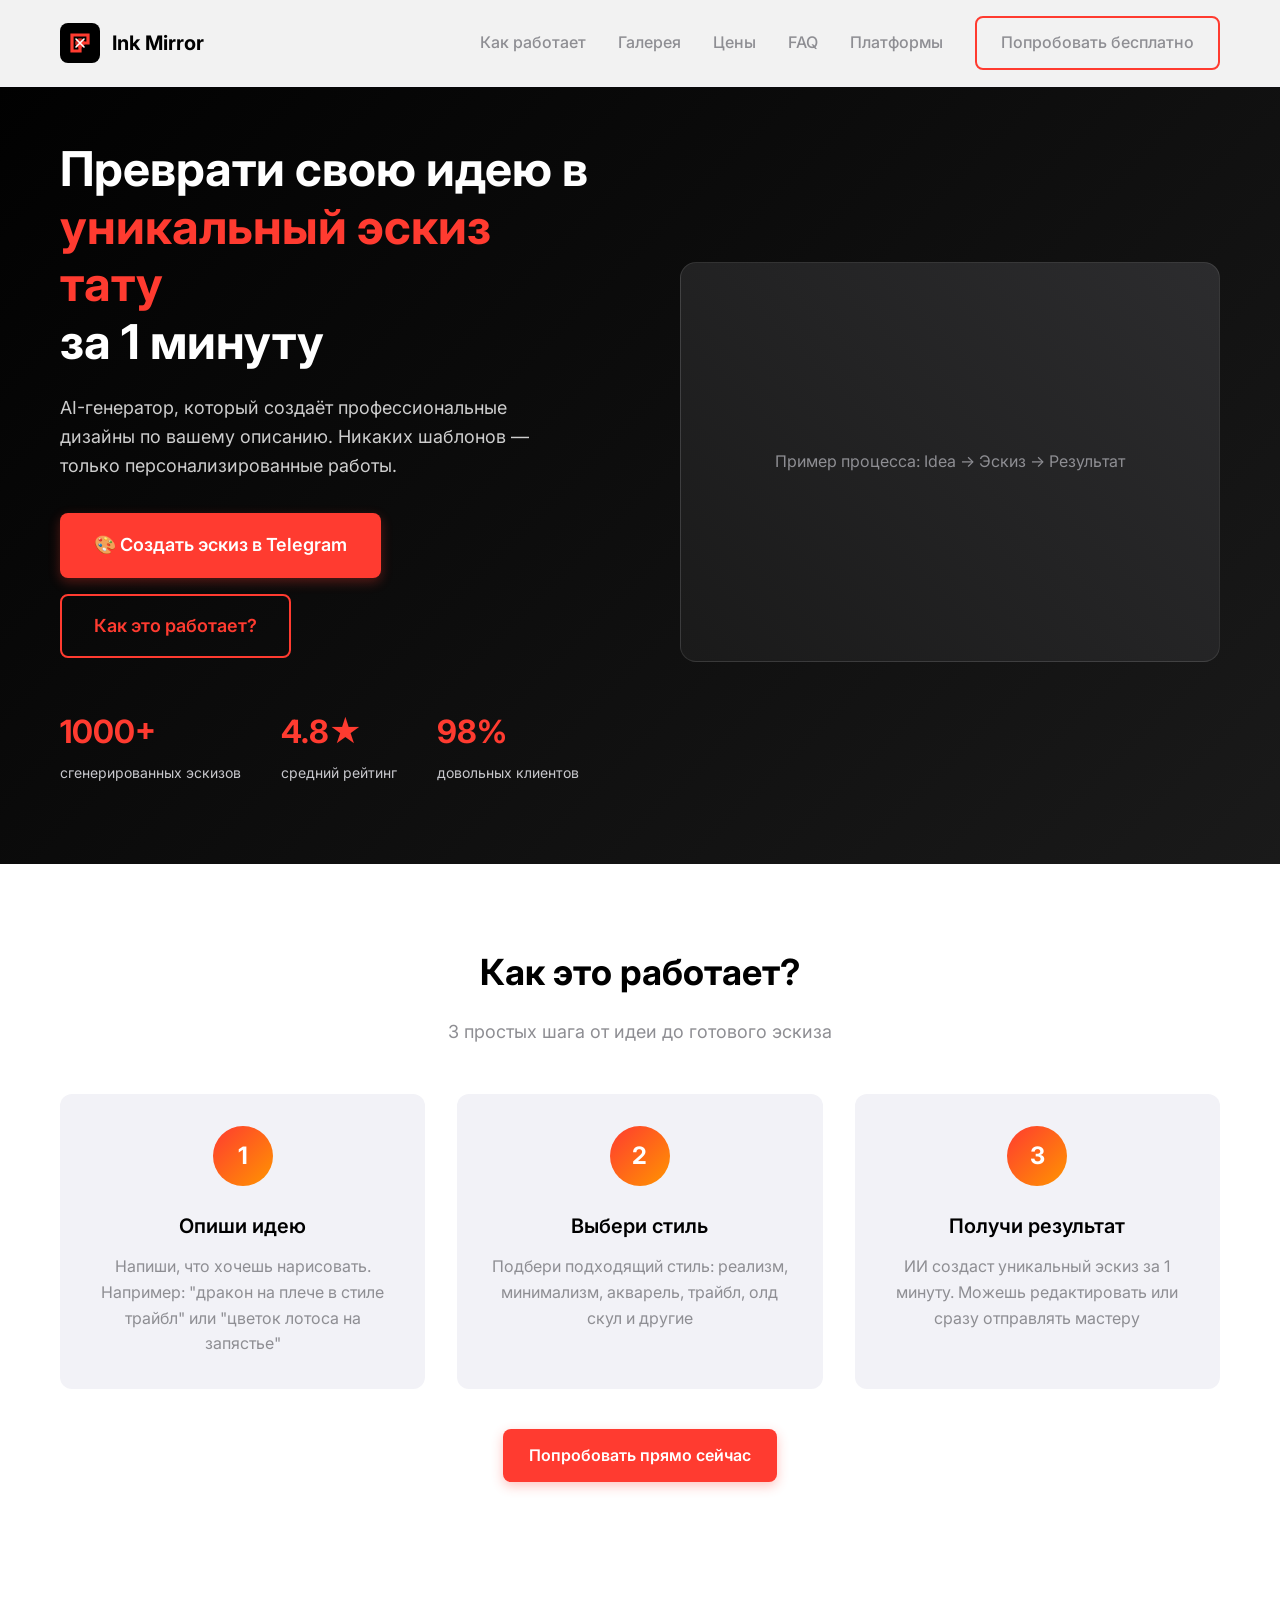
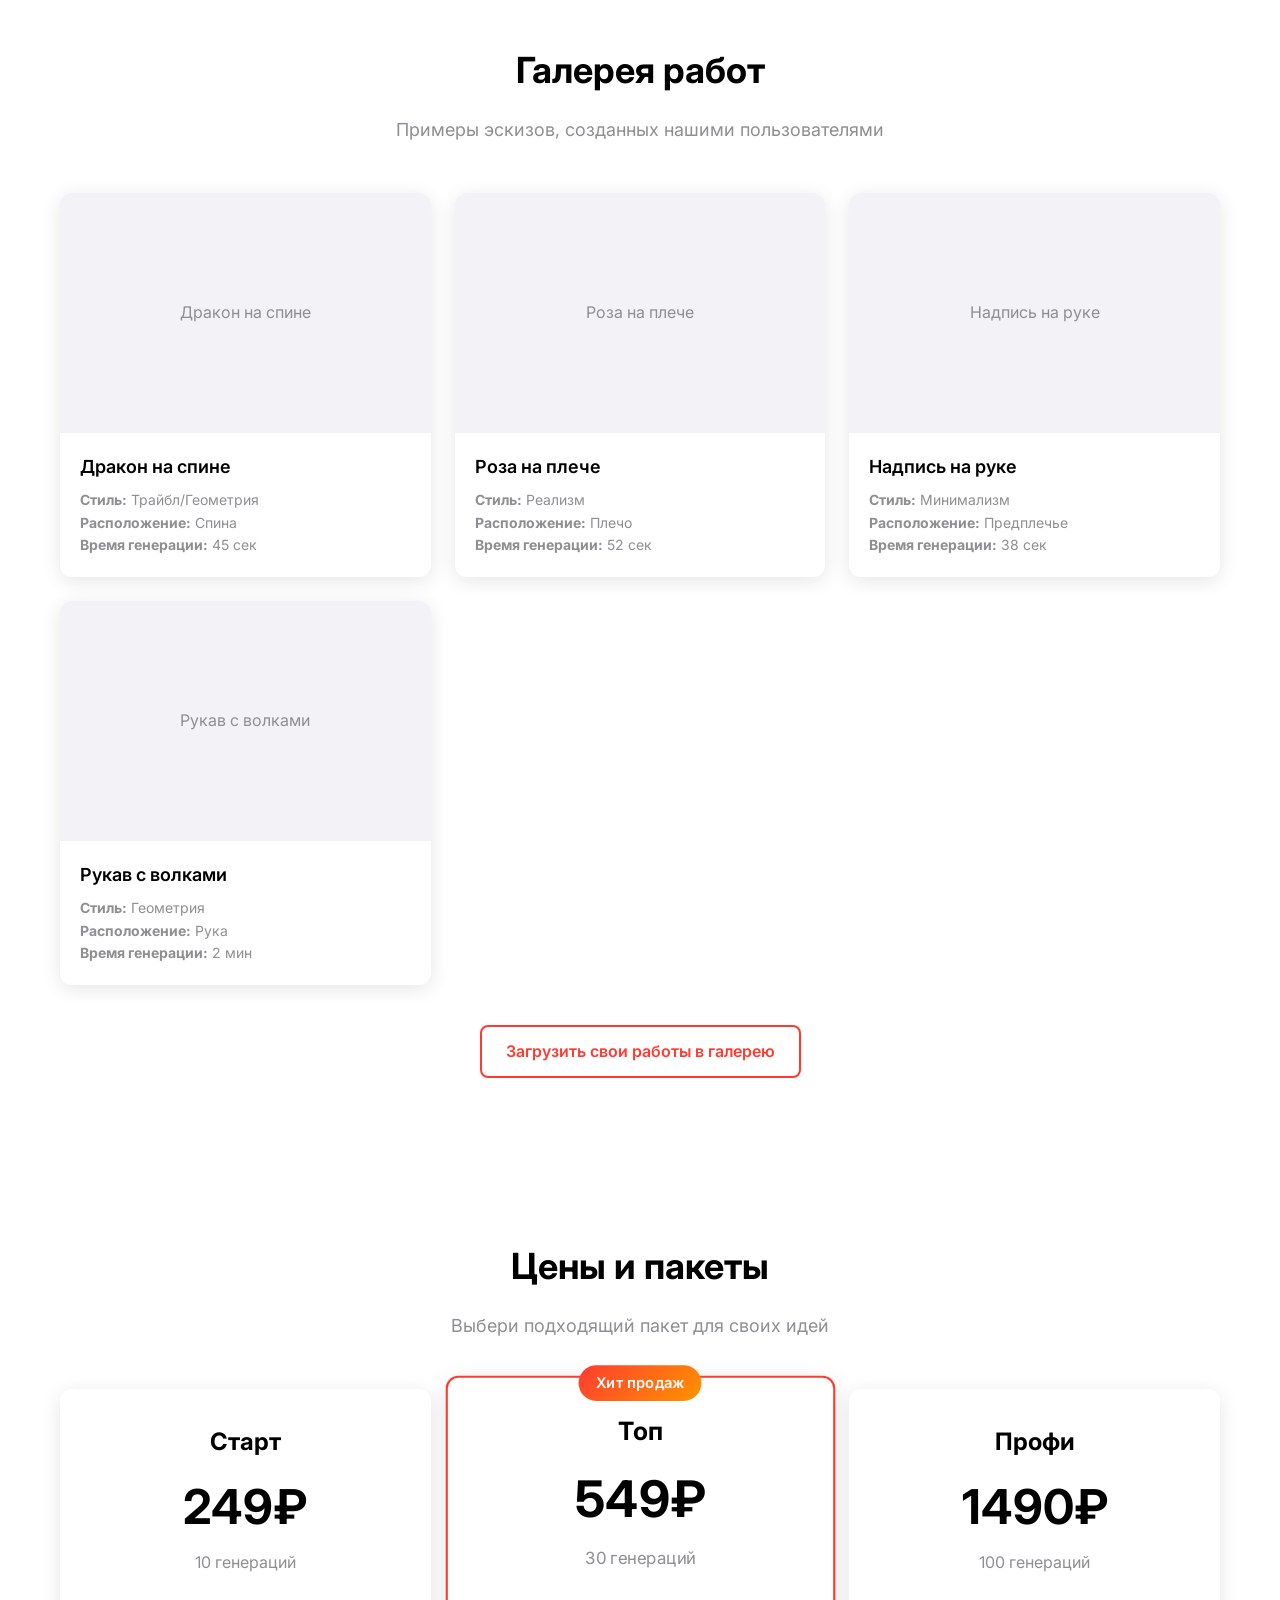
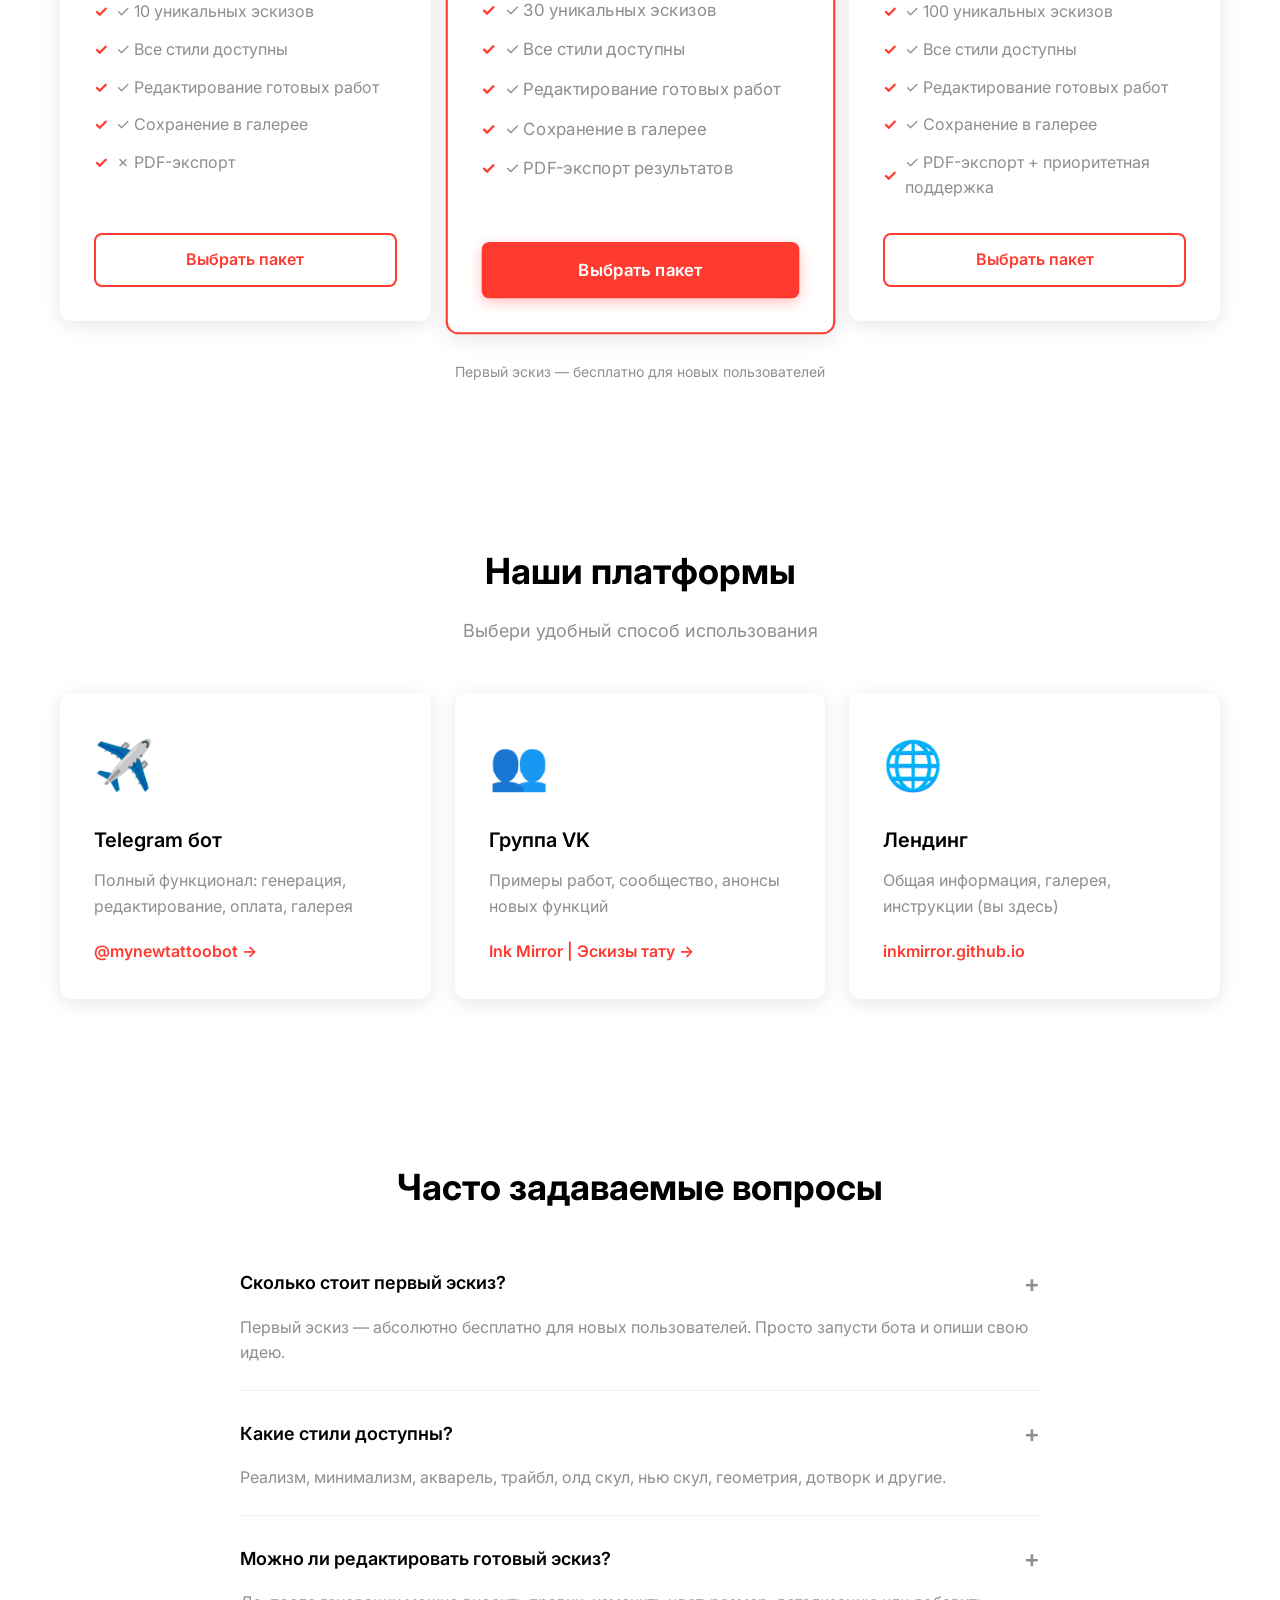
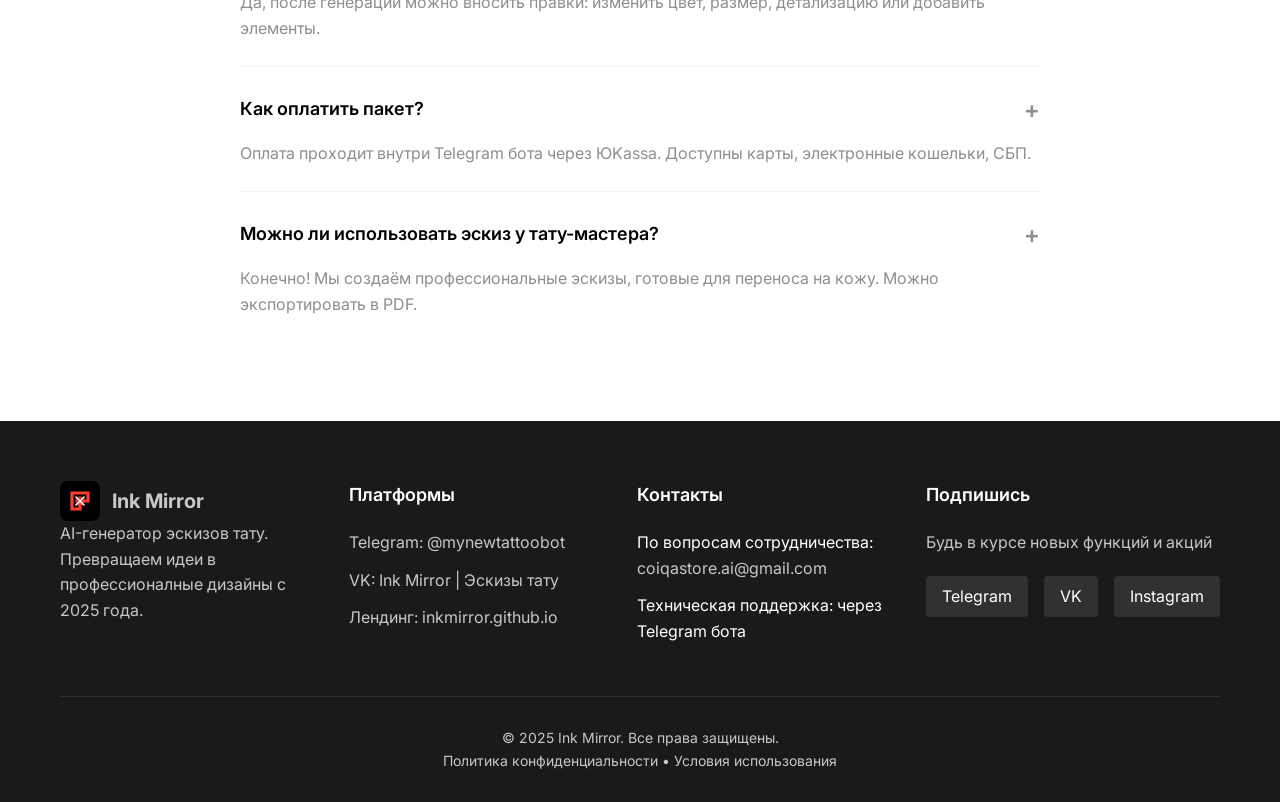
==== index.html @ 46ff6bea "Initial commit: Ink Mirror landing page" ====
<!DOCTYPE html>
<html lang="ru">
<head>
    <meta charset="UTF-8">
    <meta name="viewport" content="width=device-width, initial-scale=1.0">
    <title>Ink Mirror | AI генератор эскизов тату</title>
    <meta name="description" content="Преврати свою идею в уникальный эскиз тату за 1 минуту с помощью искусственного интеллекта. Быстро, просто, профессионально.">
    <meta name="keywords" content="тату, эскиз, генератор, AI, искусственный интеллект, дизайн татуировки, Ink Mirror">
    <link rel="preconnect" href="https://fonts.googleapis.com">
    <link rel="preconnect" href="https://fonts.gstatic.com" crossorigin>
    <link href="https://fonts.googleapis.com/css2?family=Inter:wght@300;400;500;600;700&display=swap" rel="stylesheet">
    <link rel="stylesheet" href="css/styles.css">
    <link rel="icon" href="images/favicon.svg" type="image/svg+xml">
    <!-- Open Graph -->
    <meta property="og:title" content="Ink Mirror | AI генератор эскизов тату">
    <meta property="og:description" content="Преврати свою идею в уникальный эскиз тату за 1 минуту с помощью ИИ">
    <meta property="og:image" content="images/og-image.jpg">
    <meta property="og:url" content="https://inkmirror.github.io">
    <meta property="og:type" content="website">
</head>
<body>
    <!-- Навигация -->
    <nav class="navbar">
        <div class="container">
            <a href="#" class="logo">
                <img src="images/logo.svg" alt="Ink Mirror" width="40" height="40">
                <span>Ink Mirror</span>
            </a>
            <div class="nav-links">
                <a href="#how-it-works">Как работает</a>
                <a href="#gallery">Галерея</a>
                <a href="#pricing">Цены</a>
                <a href="#faq">FAQ</a>
                <a href="#platforms">Платформы</a>
                <a href="https://t.me/mynewtattoobot" class="btn btn-outline" target="_blank">Попробовать бесплатно</a>
            </div>
            <button class="menu-toggle" aria-label="Меню">☰</button>
        </div>
    </nav>

    <!-- Герой-секция -->
    <section class="hero">
        <div class="container">
            <div class="hero-content">
                <h1 class="hero-title">Преврати свою идею в <span class="highlight">уникальный эскиз тату</span> за 1 минуту</h1>
                <p class="hero-subtitle">AI-генератор, который создаёт профессиональные дизайны по вашему описанию. Никаких шаблонов — только персонализированные работы.</p>
                <div class="hero-cta">
                    <a href="https://t.me/mynewtattoobot" class="btn btn-primary btn-large" target="_blank">🎨 Создать эскиз в Telegram</a>
                    <a href="#how-it-works" class="btn btn-outline btn-large">Как это работает?</a>
                </div>
                <div class="hero-stats">
                    <div class="stat">
                        <span class="stat-number">1000+</span>
                        <span class="stat-label">сгенерированных эскизов</span>
                    </div>
                    <div class="stat">
                        <span class="stat-number">4.8★</span>
                        <span class="stat-label">средний рейтинг</span>
                    </div>
                    <div class="stat">
                        <span class="stat-number">98%</span>
                        <span class="stat-label">довольных клиентов</span>
                    </div>
                </div>
            </div>
            <div class="hero-image">
                <div class="image-placeholder">
                    <div class="placeholder-text">Пример процесса: Idea → Эскиз → Результат</div>
                </div>
            </div>
        </div>
    </section>

    <!-- Как работает -->
    <section id="how-it-works" class="section how-it-works">
        <div class="container">
            <h2 class="section-title">Как это работает?</h2>
            <p class="section-subtitle">3 простых шага от идеи до готового эскиза</p>
            <div class="steps">
                <div class="step">
                    <div class="step-number">1</div>
                    <h3 class="step-title">Опиши идею</h3>
                    <p class="step-description">Напиши, что хочешь нарисовать. Например: "дракон на плече в стиле трайбл" или "цветок лотоса на запястье"</p>
                </div>
                <div class="step">
                    <div class="step-number">2</div>
                    <h3 class="step-title">Выбери стиль</h3>
                    <p class="step-description">Подбери подходящий стиль: реализм, минимализм, акварель, трайбл, олд скул и другие</p>
                </div>
                <div class="step">
                    <div class="step-number">3</div>
                    <h3 class="step-title">Получи результат</h3>
                    <p class="step-description">ИИ создаст уникальный эскиз за 1 минуту. Можешь редактировать или сразу отправлять мастеру</p>
                </div>
            </div>
            <div class="centered">
                <a href="https://t.me/mynewtattoobot" class="btn btn-primary" target="_blank">Попробовать прямо сейчас</a>
            </div>
        </div>
    </section>

    <!-- Галерея работ -->
    <section id="gallery" class="section gallery">
        <div class="container">
            <h2 class="section-title">Галерея работ</h2>
            <p class="section-subtitle">Примеры эскизов, созданных нашими пользователями</p>
            <div class="gallery-grid">
                <!-- Галерея будет загружена через JavaScript -->
                <div class="loading-gallery">Загрузка галереи...</div>
            </div>
            <div class="centered">
                <a href="#upload-gallery" class="btn btn-outline">Загрузить свои работы в галерею</a>
            </div>
        </div>
    </section>

    <!-- Цены и пакеты -->
    <section id="pricing" class="section pricing">
        <div class="container">
            <h2 class="section-title">Цены и пакеты</h2>
            <p class="section-subtitle">Выбери подходящий пакет для своих идей</p>
            <div class="pricing-cards">
                <div class="pricing-card">
                    <div class="pricing-header">
                        <h3>Старт</h3>
                        <div class="price">249₽</div>
                        <p class="price-subtitle">10 генераций</p>
                    </div>
                    <ul class="pricing-features">
                        <li>✓ 10 уникальных эскизов</li>
                        <li>✓ Все стили доступны</li>
                        <li>✓ Редактирование готовых работ</li>
                        <li>✓ Сохранение в галерее</li>
                        <li>✗ PDF-экспорт</li>
                    </ul>
                    <a href="https://t.me/mynewtattoobot" class="btn btn-outline" target="_blank">Выбрать пакет</a>
                </div>
                <div class="pricing-card popular">
                    <div class="popular-badge">Хит продаж</div>
                    <div class="pricing-header">
                        <h3>Топ</h3>
                        <div class="price">549₽</div>
                        <p class="price-subtitle">30 генераций</p>
                    </div>
                    <ul class="pricing-features">
                        <li>✓ 30 уникальных эскизов</li>
                        <li>✓ Все стили доступны</li>
                        <li>✓ Редактирование готовых работ</li>
                        <li>✓ Сохранение в галерее</li>
                        <li>✓ PDF-экспорт результатов</li>
                    </ul>
                    <a href="https://t.me/mynewtattoobot" class="btn btn-primary" target="_blank">Выбрать пакет</a>
                </div>
                <div class="pricing-card">
                    <div class="pricing-header">
                        <h3>Профи</h3>
                        <div class="price">1490₽</div>
                        <p class="price-subtitle">100 генераций</p>
                    </div>
                    <ul class="pricing-features">
                        <li>✓ 100 уникальных эскизов</li>
                        <li>✓ Все стили доступны</li>
                        <li>✓ Редактирование готовых работ</li>
                        <li>✓ Сохранение в галерее</li>
                        <li>✓ PDF-экспорт + приоритетная поддержка</li>
                    </ul>
                    <a href="https://t.me/mynewtattoobot" class="btn btn-outline" target="_blank">Выбрать пакет</a>
                </div>
            </div>
            <div class="centered">
                <p class="note">Первый эскиз — бесплатно для новых пользователей</p>
            </div>
        </div>
    </section>

    <!-- Платформы -->
    <section id="platforms" class="section platforms">
        <div class="container">
            <h2 class="section-title">Наши платформы</h2>
            <p class="section-subtitle">Выбери удобный способ использования</p>
            <div class="platform-cards">
                <a href="https://t.me/mynewtattoobot" class="platform-card" target="_blank">
                    <div class="platform-icon">✈️</div>
                    <h3>Telegram бот</h3>
                    <p>Полный функционал: генерация, редактирование, оплата, галерея</p>
                    <div class="platform-cta">@mynewtattoobot →</div>
                </a>
                <a href="https://vk.com/club238303460" class="platform-card" target="_blank">
                    <div class="platform-icon">👥</div>
                    <h3>Группа VK</h3>
                    <p>Примеры работ, сообщество, анонсы новых функций</p>
                    <div class="platform-cta">Ink Mirror | Эскизы тату →</div>
                </a>
                <div class="platform-card">
                    <div class="platform-icon">🌐</div>
                    <h3>Лендинг</h3>
                    <p>Общая информация, галерея, инструкции (вы здесь)</p>
                    <div class="platform-cta">inkmirror.github.io</div>
                </div>
            </div>
        </div>
    </section>

    <!-- FAQ -->
    <section id="faq" class="section faq">
        <div class="container">
            <h2 class="section-title">Часто задаваемые вопросы</h2>
            <div class="faq-list">
                <div class="faq-item">
                    <h3 class="faq-question">Сколько стоит первый эскиз?</h3>
                    <p class="faq-answer">Первый эскиз — абсолютно бесплатно для новых пользователей. Просто запусти бота и опиши свою идею.</p>
                </div>
                <div class="faq-item">
                    <h3 class="faq-question">Какие стили доступны?</h3>
                    <p class="faq-answer">Реализм, минимализм, акварель, трайбл, олд скул, нью скул, геометрия, дотворк и другие.</p>
                </div>
                <div class="faq-item">
                    <h3 class="faq-question">Можно ли редактировать готовый эскиз?</h3>
                    <p class="faq-answer">Да, после генерации можно вносить правки: изменить цвет, размер, детализацию или добавить элементы.</p>
                </div>
                <div class="faq-item">
                    <h3 class="faq-question">Как оплатить пакет?</h3>
                    <p class="faq-answer">Оплата проходит внутри Telegram бота через ЮKassa. Доступны карты, электронные кошельки, СБП.</p>
                </div>
                <div class="faq-item">
                    <h3 class="faq-question">Можно ли использовать эскиз у тату-мастера?</h3>
                    <p class="faq-answer">Конечно! Мы создаём профессиональные эскизы, готовые для переноса на кожу. Можно экспортировать в PDF.</p>
                </div>
            </div>
        </div>
    </section>

    <!-- Футер -->
    <footer class="footer">
        <div class="container">
            <div class="footer-content">
                <div class="footer-section">
                    <a href="#" class="logo">
                        <img src="images/logo.svg" alt="Ink Mirror" width="40" height="40">
                        <span>Ink Mirror</span>
                    </a>
                    <p>AI-генератор эскизов тату.<br>Превращаем идеи в профессионалные дизайны с 2025 года.</p>
                </div>
                <div class="footer-section">
                    <h4>Платформы</h4>
                    <ul>
                        <li><a href="https://t.me/mynewtattoobot" target="_blank">Telegram: @mynewtattoobot</a></li>
                        <li><a href="https://vk.com/club238303460" target="_blank">VK: Ink Mirror | Эскизы тату</a></li>
                        <li><a href="#">Лендинг: inkmirror.github.io</a></li>
                    </ul>
                </div>
                <div class="footer-section">
                    <h4>Контакты</h4>
                    <ul>
                        <li>По вопросам сотрудничества: <a href="mailto:coiqastore.ai@gmail.com">coiqastore.ai@gmail.com</a></li>
                        <li>Техническая поддержка: через Telegram бота</li>
                    </ul>
                </div>
                <div class="footer-section">
                    <h4>Подпишись</h4>
                    <p>Будь в курсе новых функций и акций</p>
                    <div class="social-links">
                        <a href="https://t.me/mynewtattoobot" target="_blank">Telegram</a>
                        <a href="https://vk.com/club238303460" target="_blank">VK</a>
                        <a href="#" target="_blank">Instagram</a>
                    </div>
                </div>
            </div>
            <div class="footer-bottom">
                <p>© 2025 Ink Mirror. Все права защищены.</p>
                <p><a href="#">Политика конфиденциальности</a> • <a href="#">Условия использования</a></p>
            </div>
        </div>
    </footer>

    <script src="js/script.js"></script>
    <script src="js/gallery-loader.js"></script>
</body>
</html>
---- css/styles.css ----
/* Ink Mirror — стили лендинга */
/* Цветовая палитра из бренд-бука */
:root {
    /* Основные цвета */
    --color-black: #000000;
    --color-white: #FFFFFF;
    --color-red: #FF3B30;
    --color-red-light: rgba(255, 59, 48, 0.1);
    
    /* Серые оттенки */
    --color-gray-dark: #1A1A1A;
    --color-gray-medium: #8E8E93;
    --color-gray-light: #C7C7CC;
    --color-gray-very-light: #F2F2F7;
    
    /* Градиенты */
    --gradient-dark: linear-gradient(135deg, #000000 0%, #1A1A1A 100%);
    --gradient-accent: linear-gradient(135deg, #FF3B30 0%, #FF9500 100%);
    
    /* Тени */
    --shadow-sm: 0 2px 8px rgba(0, 0, 0, 0.1);
    --shadow-md: 0 4px 20px rgba(0, 0, 0, 0.1);
    --shadow-lg: 0 8px 40px rgba(0, 0, 0, 0.15);
    --shadow-red: 0 4px 12px rgba(255, 59, 48, 0.3);
    
    /* Скругления */
    --radius-sm: 4px;
    --radius-md: 8px;
    --radius-lg: 12px;
    --radius-xl: 16px;
    
    /* Анимации */
    --transition-fast: 150ms ease;
    --transition-medium: 300ms ease;
    --transition-slow: 500ms ease;
}

/* Базовые стили */
* {
    margin: 0;
    padding: 0;
    box-sizing: border-box;
}

html {
    scroll-behavior: smooth;
}

body {
    font-family: 'Inter', -apple-system, BlinkMacSystemFont, 'Segoe UI', Roboto, sans-serif;
    font-size: 16px;
    line-height: 1.6;
    color: var(--color-black);
    background-color: var(--color-white);
    overflow-x: hidden;
}

.container {
    width: 100%;
    max-width: 1200px;
    margin: 0 auto;
    padding: 0 20px;
}

section {
    padding: 80px 0;
}

.section-title {
    font-size: 36px;
    font-weight: 700;
    text-align: center;
    margin-bottom: 16px;
    color: var(--color-black);
}

.section-subtitle {
    font-size: 18px;
    text-align: center;
    color: var(--color-gray-medium);
    margin-bottom: 48px;
    max-width: 600px;
    margin-left: auto;
    margin-right: auto;
}

.centered {
    text-align: center;
    margin-top: 40px;
}

.highlight {
    color: var(--color-red);
    position: relative;
    display: inline-block;
}

.highlight::after {
    content: '';
    position: absolute;
    bottom: 2px;
    left: 0;
    width: 100%;
    height: 6px;
    background-color: var(--color-red-light);
    z-index: -1;
    border-radius: var(--radius-sm);
}

/* Кнопки */
.btn {
    display: inline-flex;
    align-items: center;
    justify-content: center;
    padding: 12px 24px;
    font-family: 'Inter', sans-serif;
    font-size: 16px;
    font-weight: 600;
    text-decoration: none;
    border-radius: var(--radius-md);
    border: 2px solid transparent;
    cursor: pointer;
    transition: all var(--transition-fast);
    white-space: nowrap;
}

.btn-primary {
    background-color: var(--color-red);
    color: var(--color-white);
    box-shadow: var(--shadow-red);
}

.btn-primary:hover {
    transform: translateY(-2px);
    box-shadow: 0 6px 20px rgba(255, 59, 48, 0.4);
}

.btn-outline {
    background-color: transparent;
    color: var(--color-red);
    border-color: var(--color-red);
}

.btn-outline:hover {
    background-color: var(--color-red-light);
    transform: translateY(-2px);
}

.btn-large {
    padding: 16px 32px;
    font-size: 18px;
}

/* Навигация */
.navbar {
    position: fixed;
    top: 0;
    left: 0;
    width: 100%;
    background-color: rgba(255, 255, 255, 0.95);
    backdrop-filter: blur(10px);
    z-index: 1000;
    border-bottom: 1px solid var(--color-gray-very-light);
    padding: 16px 0;
}

.navbar .container {
    display: flex;
    align-items: center;
    justify-content: space-between;
}

.logo {
    display: flex;
    align-items: center;
    gap: 12px;
    text-decoration: none;
    font-size: 20px;
    font-weight: 700;
    color: var(--color-black);
}

.logo img {
    width: 40px;
    height: 40px;
}

.nav-links {
    display: flex;
    align-items: center;
    gap: 32px;
}

.nav-links a {
    text-decoration: none;
    color: var(--color-gray-medium);
    font-weight: 500;
    transition: color var(--transition-fast);
}

.nav-links a:hover {
    color: var(--color-red);
}

.menu-toggle {
    display: none;
    background: none;
    border: none;
    font-size: 24px;
    cursor: pointer;
    color: var(--color-black);
}

/* Герой-секция */
.hero {
    padding-top: 140px;
    padding-bottom: 80px;
    background: var(--gradient-dark);
    color: var(--color-white);
}

.hero .container {
    display: grid;
    grid-template-columns: 1fr 1fr;
    gap: 80px;
    align-items: center;
}

.hero-title {
    font-size: 48px;
    font-weight: 700;
    line-height: 1.2;
    margin-bottom: 24px;
}

.hero-subtitle {
    font-size: 18px;
    color: rgba(255, 255, 255, 0.8);
    margin-bottom: 32px;
    max-width: 500px;
}

.hero-cta {
    display: flex;
    gap: 16px;
    margin-bottom: 48px;
    flex-wrap: wrap;
}

.hero-stats {
    display: flex;
    gap: 40px;
}

.stat {
    display: flex;
    flex-direction: column;
}

.stat-number {
    font-size: 32px;
    font-weight: 700;
    color: var(--color-red);
}

.stat-label {
    font-size: 14px;
    color: var(--color-gray-light);
    margin-top: 4px;
}

.hero-image {
    display: flex;
    justify-content: center;
    align-items: center;
}

.image-placeholder {
    width: 100%;
    height: 400px;
    background: linear-gradient(45deg, #1A1A1A, #2C2C2E);
    border-radius: var(--radius-xl);
    display: flex;
    align-items: center;
    justify-content: center;
    border: 1px solid rgba(255, 255, 255, 0.1);
}

.placeholder-text {
    color: var(--color-gray-medium);
    font-size: 16px;
    text-align: center;
    padding: 20px;
}

/* Как работает */
.how-it-works .steps {
    display: grid;
    grid-template-columns: repeat(3, 1fr);
    gap: 32px;
    margin-top: 48px;
}

.step {
    text-align: center;
    padding: 32px;
    background-color: var(--color-gray-very-light);
    border-radius: var(--radius-lg);
    transition: transform var(--transition-medium);
}

.step:hover {
    transform: translateY(-8px);
}

.step-number {
    width: 60px;
    height: 60px;
    background: var(--gradient-accent);
    color: var(--color-white);
    font-size: 24px;
    font-weight: 700;
    border-radius: 50%;
    display: flex;
    align-items: center;
    justify-content: center;
    margin: 0 auto 24px;
}

.step-title {
    font-size: 20px;
    font-weight: 600;
    margin-bottom: 12px;
    color: var(--color-black);
}

.step-description {
    color: var(--color-gray-medium);
    font-size: 16px;
}

/* Галерея */
.gallery-grid {
    display: grid;
    grid-template-columns: repeat(auto-fill, minmax(280px, 1fr));
    gap: 24px;
    margin-top: 48px;
}

.gallery-item {
    background-color: var(--color-white);
    border-radius: var(--radius-lg);
    overflow: hidden;
    box-shadow: var(--shadow-md);
    transition: transform var(--transition-medium);
}

.gallery-item:hover {
    transform: translateY(-8px);
}

.gallery-placeholder {
    height: 240px;
    background-color: var(--color-gray-very-light);
    display: flex;
    align-items: center;
    justify-content: center;
}

.gallery-info {
    padding: 20px;
}

.gallery-info h3 {
    font-size: 18px;
    font-weight: 600;
    margin-bottom: 8px;
    color: var(--color-black);
}

.gallery-info p {
    font-size: 14px;
    color: var(--color-gray-medium);
}

/* Цены и пакеты */
.pricing-cards {
    display: grid;
    grid-template-columns: repeat(3, 1fr);
    gap: 24px;
    margin-top: 48px;
}

.pricing-card {
    background-color: var(--color-white);
    border-radius: var(--radius-lg);
    padding: 32px;
    box-shadow: var(--shadow-md);
    border: 2px solid transparent;
    transition: all var(--transition-medium);
    position: relative;
    display: flex;
    flex-direction: column;
}

.pricing-card:hover {
    transform: translateY(-8px);
    box-shadow: var(--shadow-lg);
}

.pricing-card.popular {
    border-color: var(--color-red);
    transform: scale(1.05);
}

.pricing-card.popular:hover {
    transform: scale(1.05) translateY(-8px);
}

.popular-badge {
    position: absolute;
    top: -12px;
    left: 50%;
    transform: translateX(-50%);
    background: var(--gradient-accent);
    color: var(--color-white);
    padding: 6px 16px;
    border-radius: 20px;
    font-size: 14px;
    font-weight: 600;
}

.pricing-header {
    text-align: center;
    margin-bottom: 24px;
}

.pricing-header h3 {
    font-size: 24px;
    font-weight: 700;
    color: var(--color-black);
    margin-bottom: 8px;
}

.price {
    font-size: 48px;
    font-weight: 700;
    color: var(--color-black);
    margin-bottom: 4px;
}

.price-subtitle {
    color: var(--color-gray-medium);
    font-size: 16px;
}

.pricing-features {
    list-style: none;
    margin-bottom: 32px;
    flex-grow: 1;
}

.pricing-features li {
    margin-bottom: 12px;
    display: flex;
    align-items: center;
    gap: 8px;
    color: var(--color-gray-medium);
}

.pricing-features li::before {
    content: '✓';
    color: var(--color-red);
    font-weight: 700;
}

.pricing-features li:last-child {
    margin-bottom: 0;
}

.note {
    color: var(--color-gray-medium);
    font-size: 14px;
    margin-top: 16px;
}

/* Платформы */
.platform-cards {
    display: grid;
    grid-template-columns: repeat(3, 1fr);
    gap: 24px;
    margin-top: 48px;
}

.platform-card {
    background-color: var(--color-white);
    border-radius: var(--radius-lg);
    padding: 32px;
    text-decoration: none;
    color: inherit;
    box-shadow: var(--shadow-md);
    border: 2px solid transparent;
    transition: all var(--transition-medium);
    display: flex;
    flex-direction: column;
}

.platform-card:hover {
    transform: translateY(-8px);
    box-shadow: var(--shadow-lg);
    border-color: var(--color-red);
}

.platform-icon {
    font-size: 48px;
    margin-bottom: 20px;
}

.platform-card h3 {
    font-size: 20px;
    font-weight: 600;
    margin-bottom: 12px;
    color: var(--color-black);
}

.platform-card p {
    color: var(--color-gray-medium);
    margin-bottom: 20px;
    flex-grow: 1;
}

.platform-cta {
    color: var(--color-red);
    font-weight: 600;
    font-size: 16px;
    margin-top: auto;
}

/* FAQ */
.faq-list {
    max-width: 800px;
    margin: 0 auto;
    margin-top: 48px;
}

.faq-item {
    margin-bottom: 24px;
    border-bottom: 1px solid var(--color-gray-very-light);
    padding-bottom: 24px;
}

.faq-item:last-child {
    margin-bottom: 0;
    border-bottom: none;
}

.faq-question {
    font-size: 18px;
    font-weight: 600;
    color: var(--color-black);
    margin-bottom: 12px;
    cursor: pointer;
    display: flex;
    justify-content: space-between;
    align-items: center;
}

.faq-question::after {
    content: '+';
    font-size: 24px;
    color: var(--color-gray-medium);
}

.faq-answer {
    color: var(--color-gray-medium);
    font-size: 16px;
    line-height: 1.6;
}

/* Футер */
.footer {
    background-color: var(--color-gray-dark);
    color: var(--color-white);
    padding: 60px 0 30px;
}

.footer-content {
    display: grid;
    grid-template-columns: repeat(4, 1fr);
    gap: 40px;
    margin-bottom: 40px;
}

.footer-section h4 {
    font-size: 18px;
    font-weight: 600;
    margin-bottom: 20px;
    color: var(--color-white);
}

.footer-section p {
    color: var(--color-gray-light);
    margin-bottom: 20px;
}

.footer-section ul {
    list-style: none;
}

.footer-section ul li {
    margin-bottom: 12px;
}

.footer-section a {
    color: var(--color-gray-light);
    text-decoration: none;
    transition: color var(--transition-fast);
}

.footer-section a:hover {
    color: var(--color-red);
}

.social-links {
    display: flex;
    gap: 16px;
    margin-top: 16px;
}

.social-links a {
    display: inline-block;
    padding: 8px 16px;
    background-color: rgba(255, 255, 255, 0.1);
    border-radius: var(--radius-sm);
    color: var(--color-white);
    text-decoration: none;
    transition: background-color var(--transition-fast);
}

.social-links a:hover {
    background-color: var(--color-red);
}

.footer-bottom {
    text-align: center;
    padding-top: 30px;
    border-top: 1px solid rgba(255, 255, 255, 0.1);
    color: var(--color-gray-light);
    font-size: 14px;
}

.footer-bottom a {
    color: var(--color-gray-light);
    text-decoration: none;
}

.footer-bottom a:hover {
    color: var(--color-red);
}

/* Адаптивность */
@media (max-width: 1024px) {
    .hero .container {
        grid-template-columns: 1fr;
        gap: 60px;
    }
    
    .hero-title {
        font-size: 40px;
    }
    
    .pricing-cards,
    .platform-cards {
        grid-template-columns: repeat(2, 1fr);
    }
    
    .footer-content {
        grid-template-columns: repeat(2, 1fr);
    }
}

@media (max-width: 768px) {
    section {
        padding: 60px 0;
    }
    
    .section-title {
        font-size: 32px;
    }
    
    .nav-links {
        display: none;
    }
    
    .menu-toggle {
        display: block;
    }
    
    .hero {
        padding-top: 120px;
    }
    
    .hero-title {
        font-size: 32px;
    }
    
    .hero-cta {
        flex-direction: column;
    }
    
    .hero-stats {
        flex-direction: column;
        gap: 20px;
    }
    
    .stat-number {
        font-size: 28px;
    }
    
    .how-it-works .steps,
    .pricing-cards,
    .platform-cards {
        grid-template-columns: 1fr;
    }
    
    .pricing-card.popular {
        transform: none;
    }
    
    .pricing-card.popular:hover {
        transform: translateY(-8px);
    }
    
    .gallery-grid {
        grid-template-columns: repeat(auto-fill, minmax(250px, 1fr));
    }
}

@media (max-width: 480px) {
    .container {
        padding: 0 16px;
    }
    
    .section-title {
        font-size: 28px;
    }
    
    .hero-title {
        font-size: 28px;
    }
    
    .btn {
        width: 100%;
        text-align: center;
    }
    
    .footer-content {
        grid-template-columns: 1fr;
    }
}

/* Утилиты */
.visually-hidden {
    position: absolute;
    width: 1px;
    height: 1px;
    padding: 0;
    margin: -1px;
    overflow: hidden;
    clip: rect(0, 0, 0, 0);
    white-space: nowrap;
    border: 0;
}
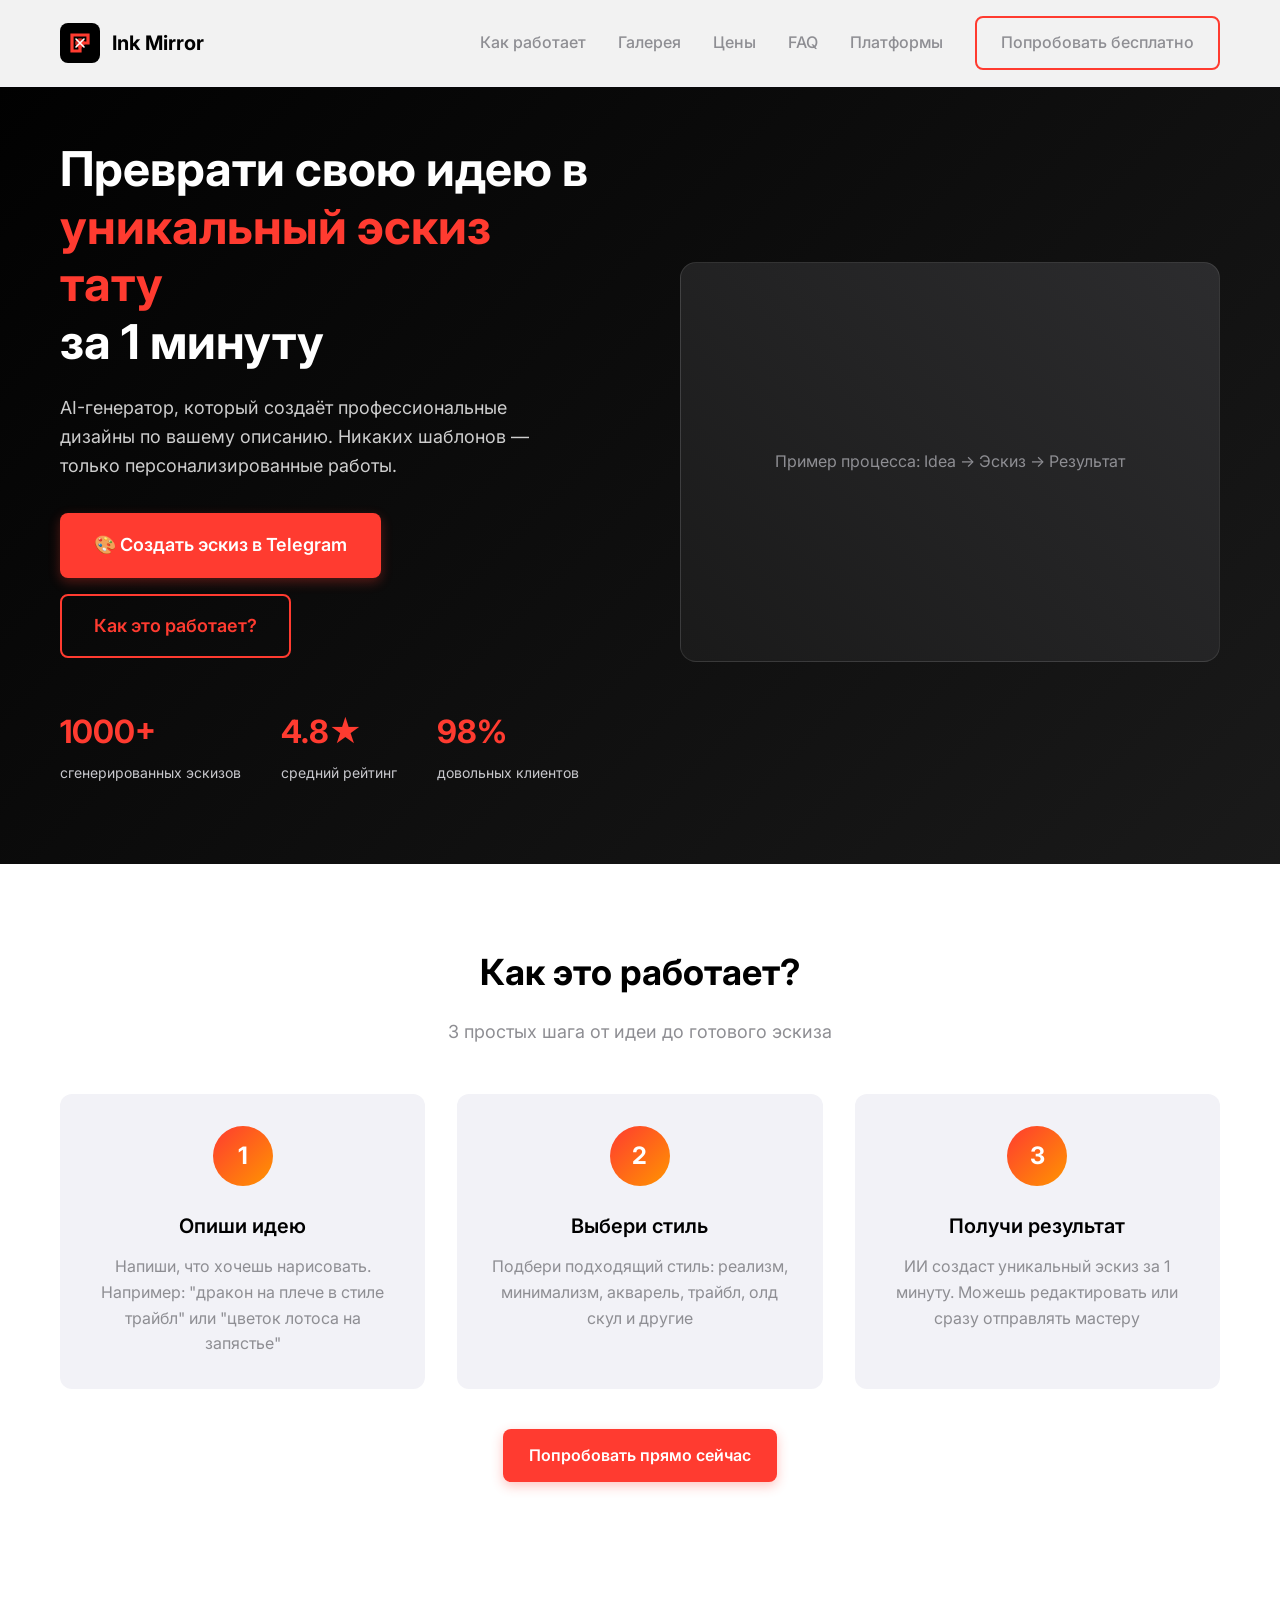
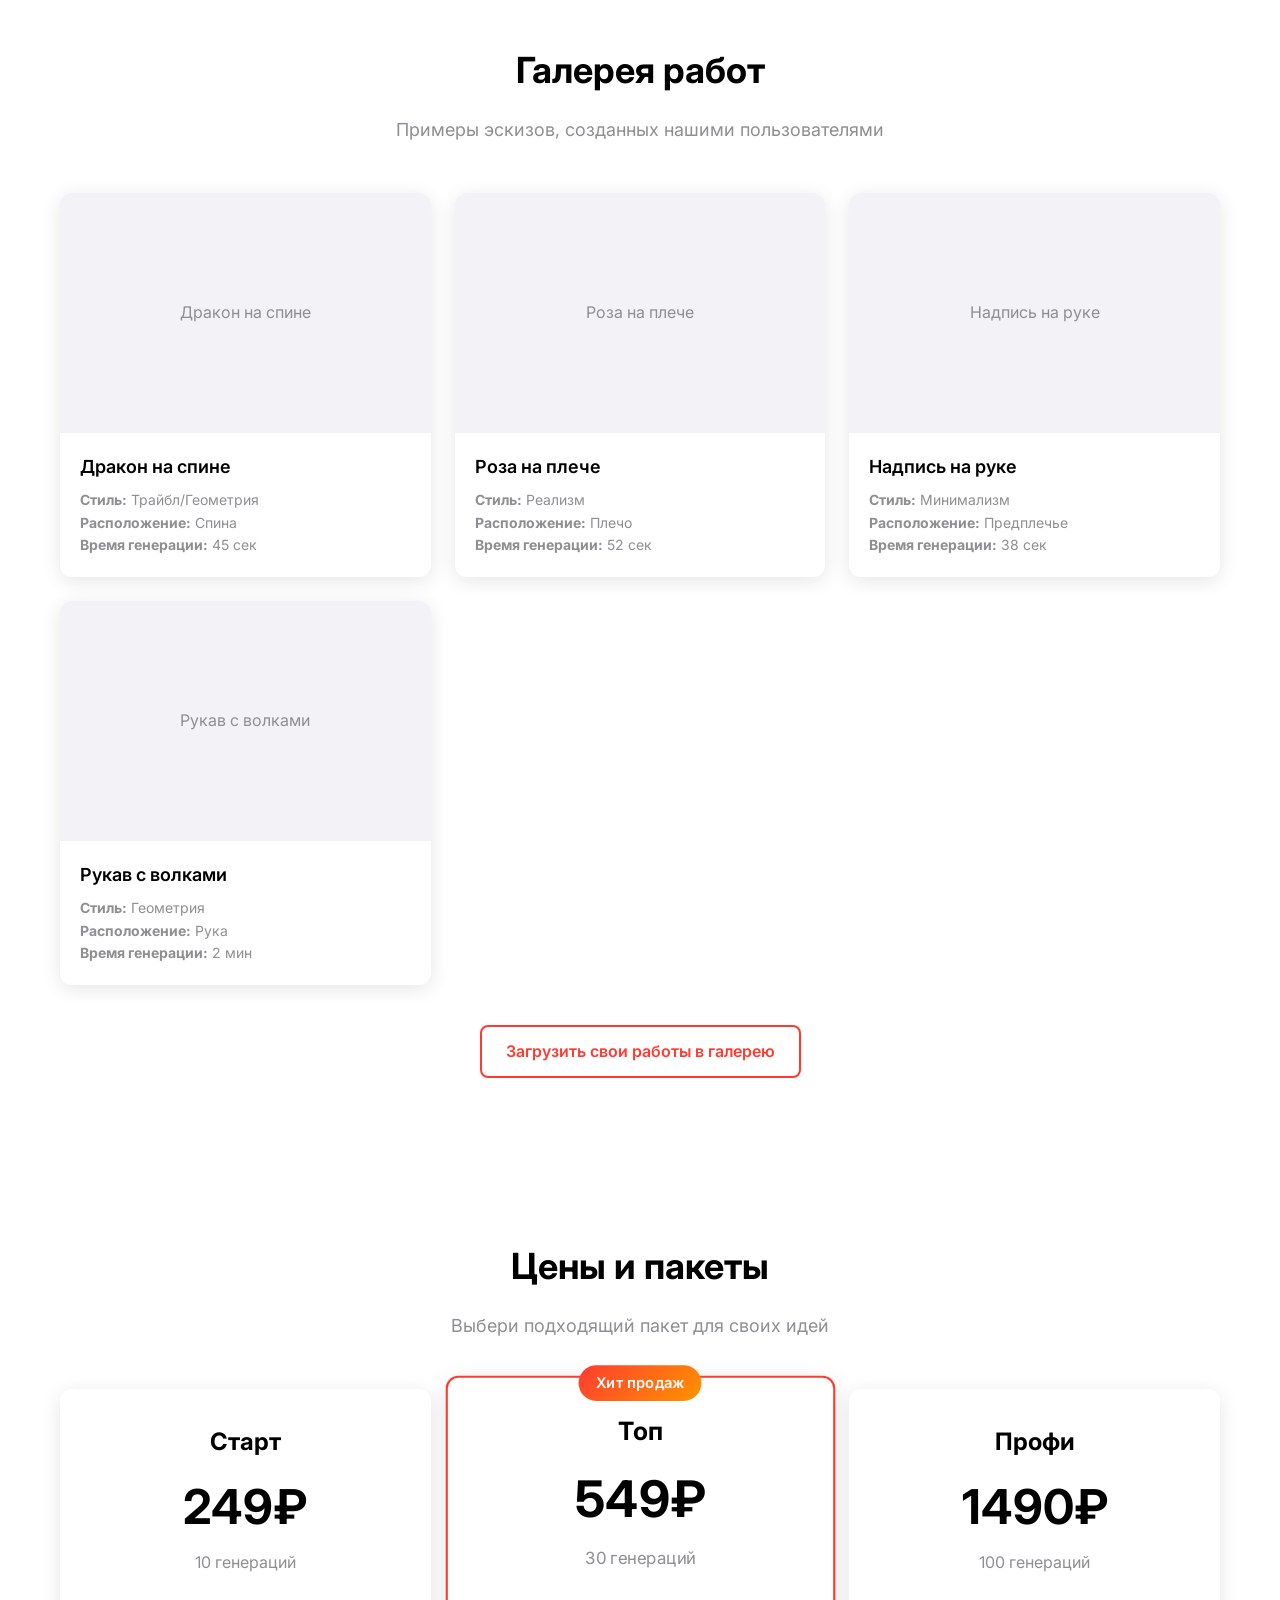
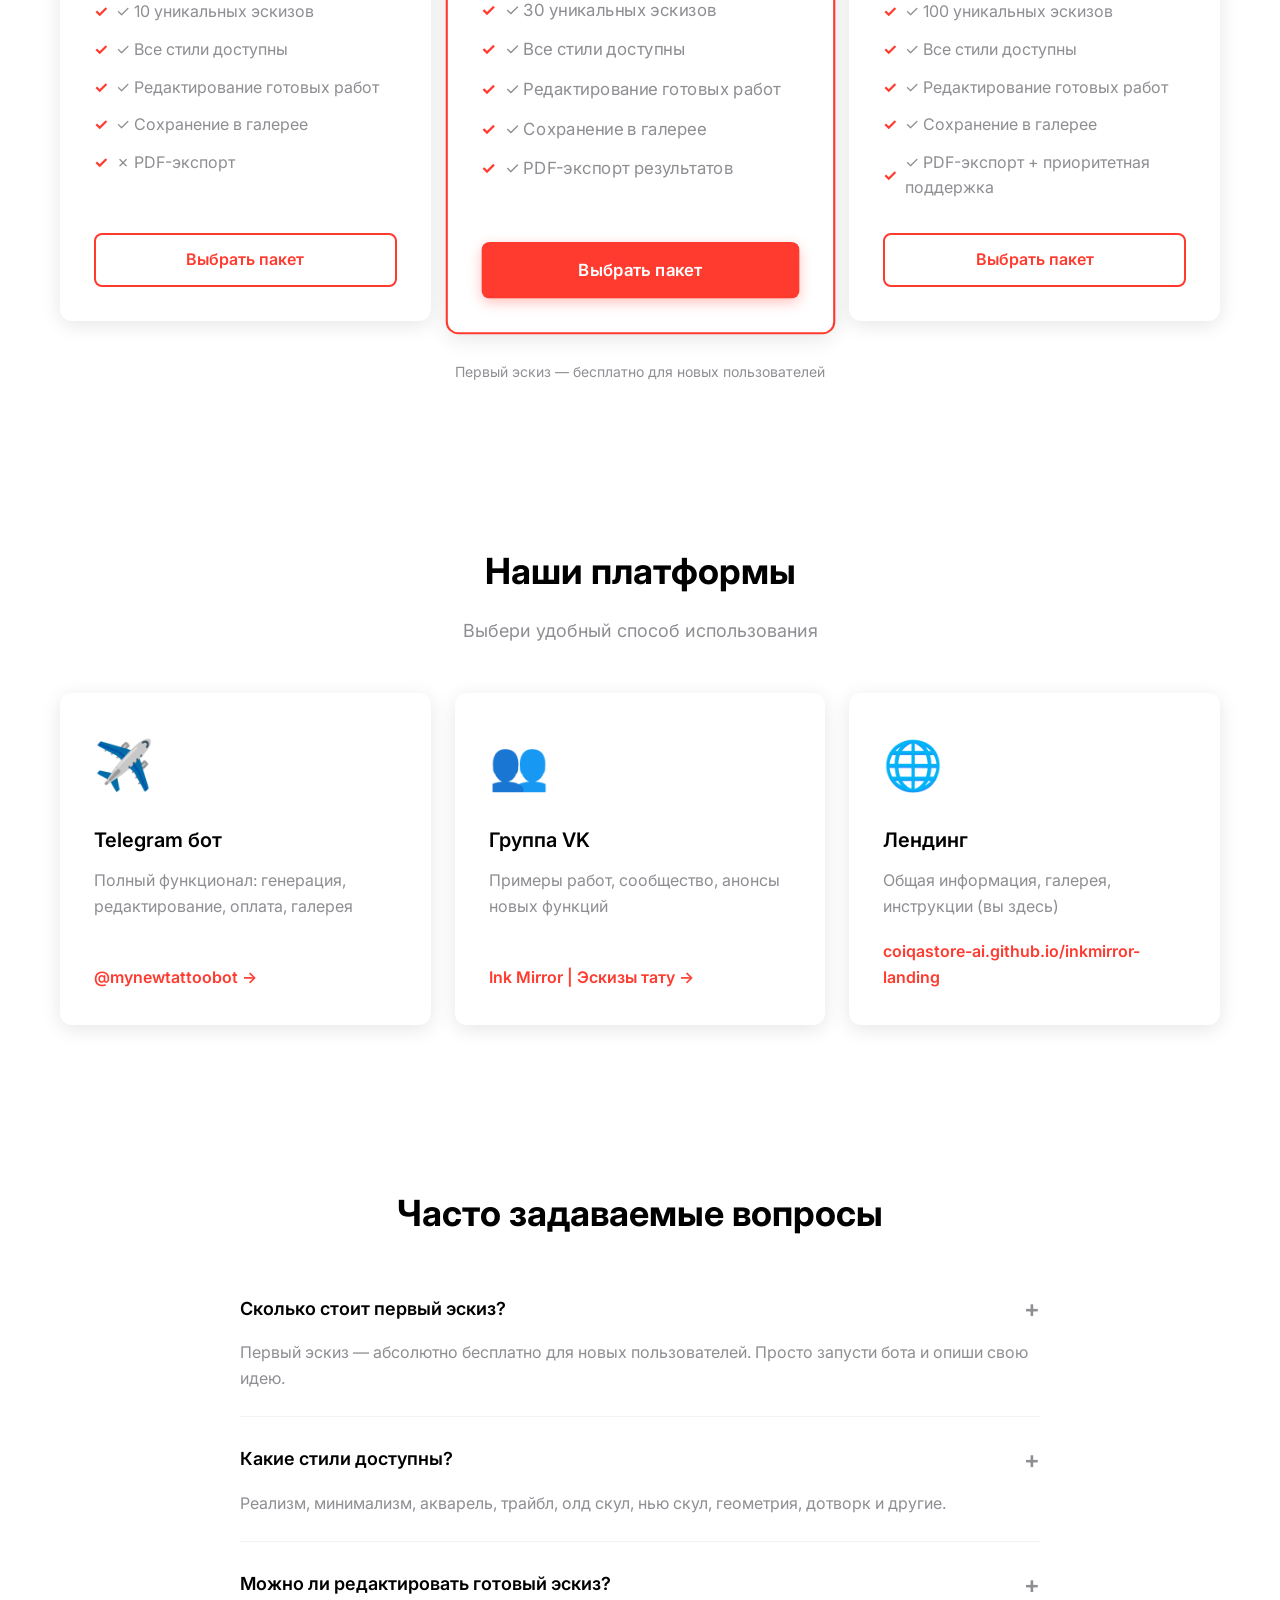
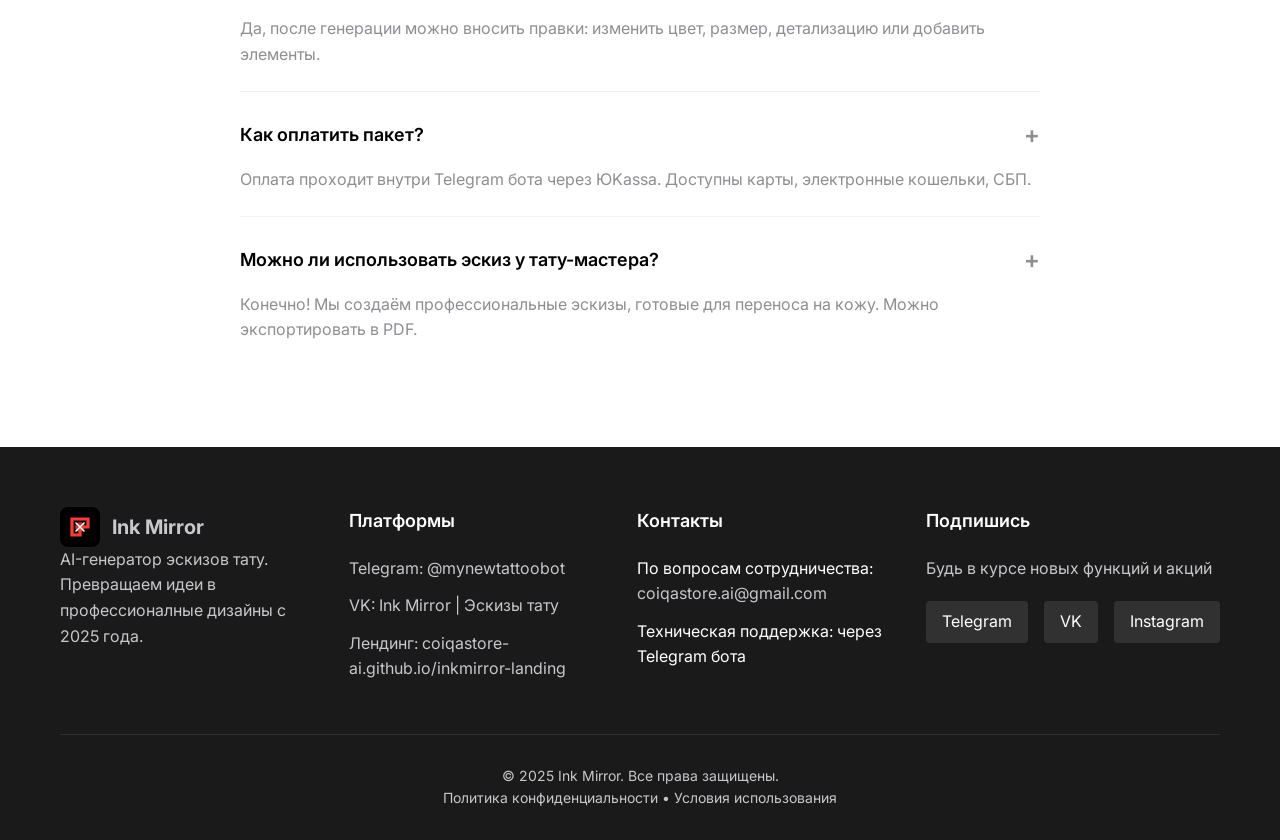
==== commit 26befcaf: "Fix links: update URLs to GitHub Pages" ====
--- a/index.html
+++ b/index.html
@@ -15,7 +15,7 @@
     <meta property="og:title" content="Ink Mirror | AI генератор эскизов тату">
     <meta property="og:description" content="Преврати свою идею в уникальный эскиз тату за 1 минуту с помощью ИИ">
     <meta property="og:image" content="images/og-image.jpg">
-    <meta property="og:url" content="https://inkmirror.github.io">
+    <meta property="og:url" content="https://coiqastore-ai.github.io/inkmirror-landing/">
     <meta property="og:type" content="website">
 </head>
 <body>
@@ -195,7 +195,7 @@
                     <div class="platform-icon">🌐</div>
                     <h3>Лендинг</h3>
                     <p>Общая информация, галерея, инструкции (вы здесь)</p>
-                    <div class="platform-cta">inkmirror.github.io</div>
+                    <div class="platform-cta">coiqastore-ai.github.io/inkmirror-landing</div>
                 </div>
             </div>
         </div>
@@ -246,7 +246,7 @@
                     <ul>
                         <li><a href="https://t.me/mynewtattoobot" target="_blank">Telegram: @mynewtattoobot</a></li>
                         <li><a href="https://vk.com/club238303460" target="_blank">VK: Ink Mirror | Эскизы тату</a></li>
-                        <li><a href="#">Лендинг: inkmirror.github.io</a></li>
+                        <li><a href="#">Лендинг: coiqastore-ai.github.io/inkmirror-landing</a></li>
                     </ul>
                 </div>
                 <div class="footer-section">
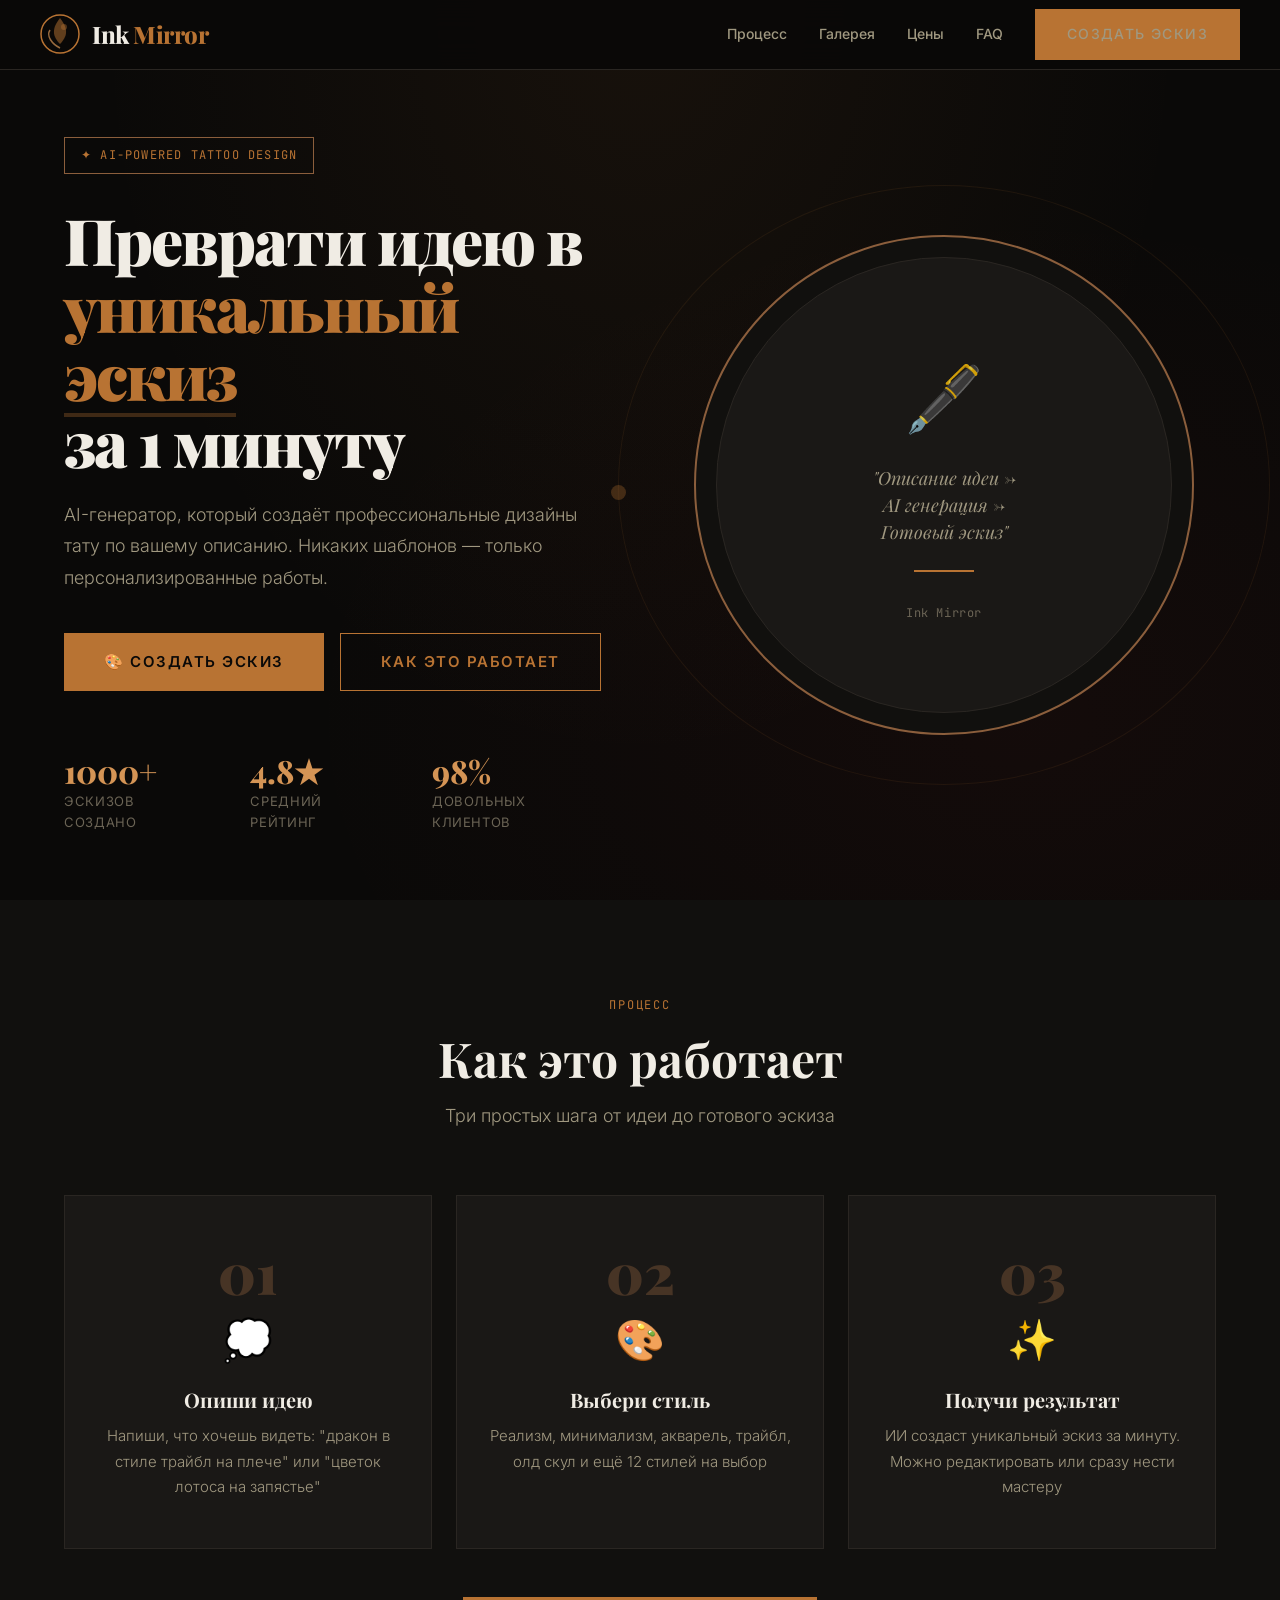
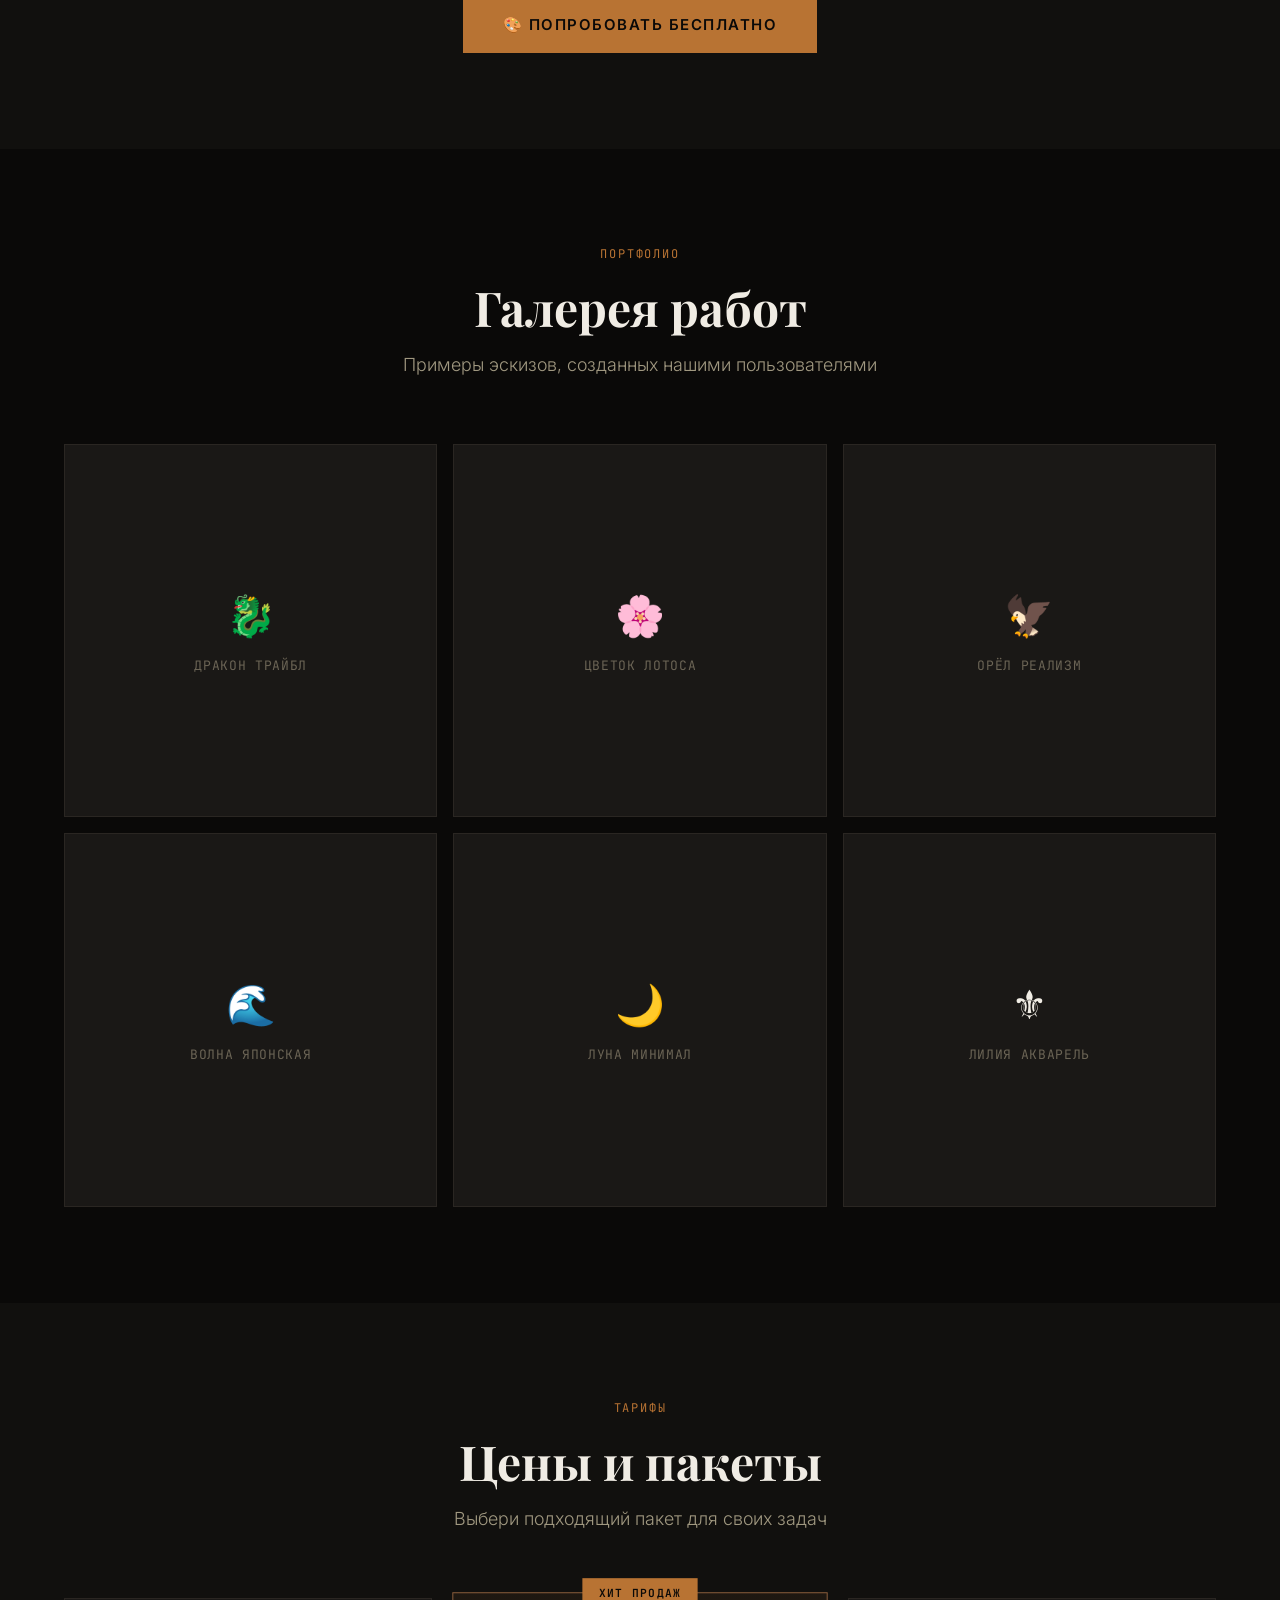
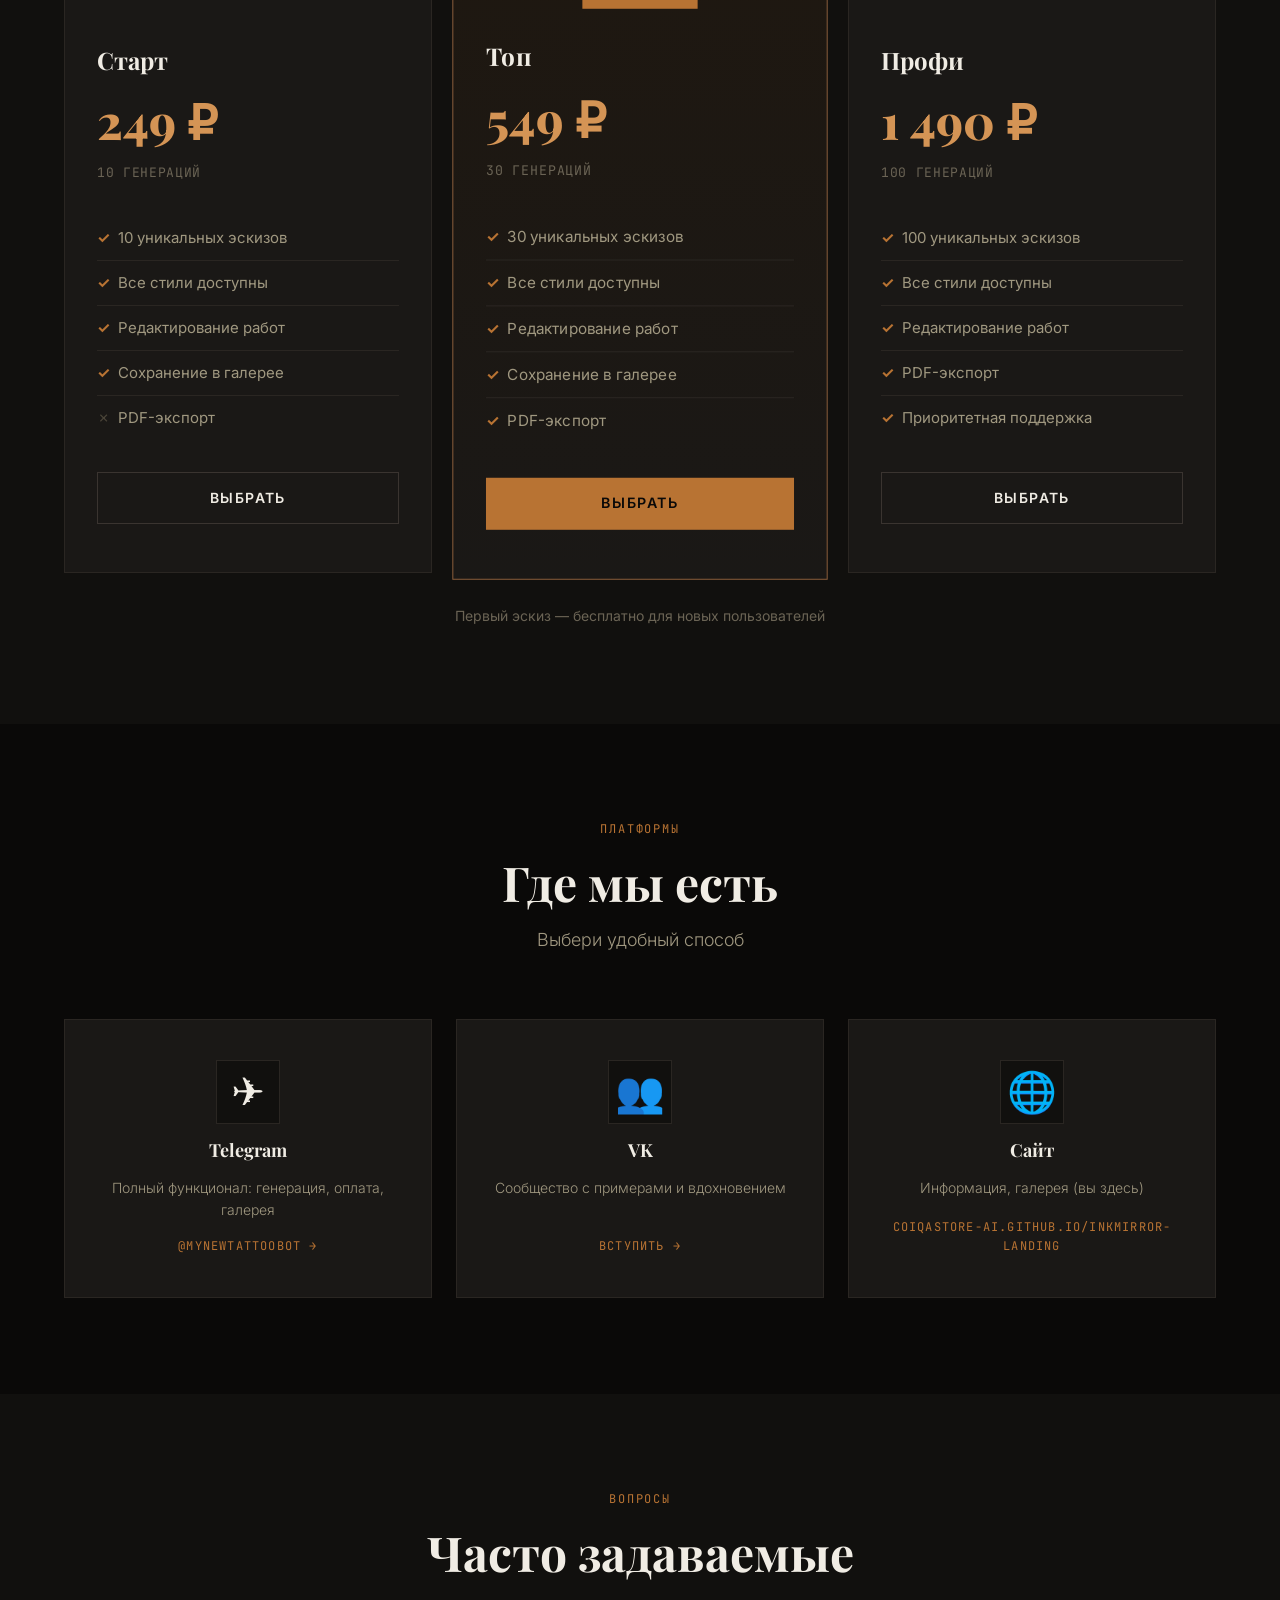
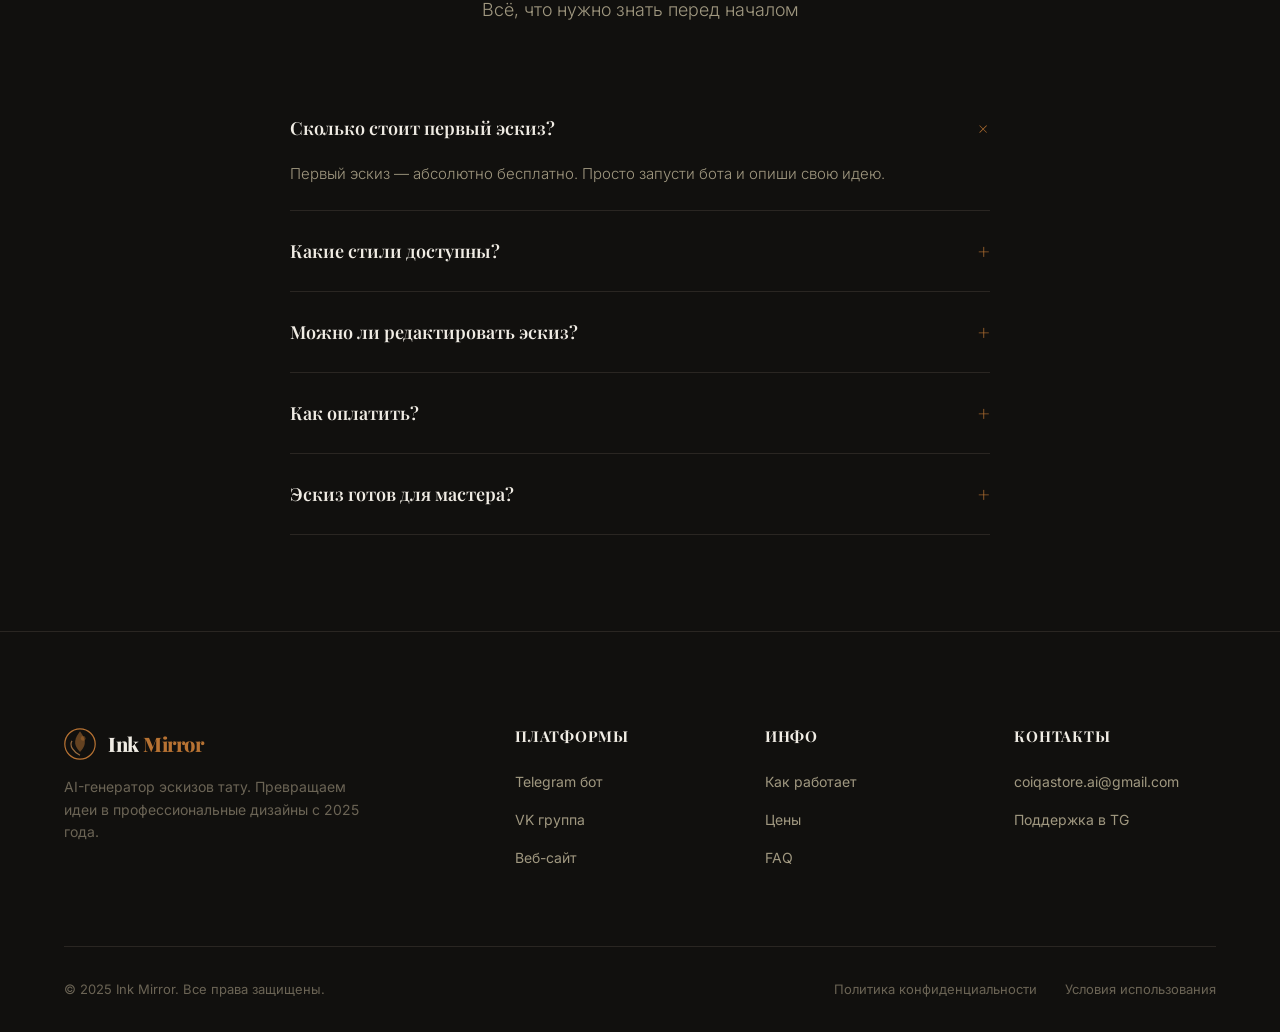
==== commit f13b481a: "Redesign: premium tattoo salon / barbershop dark copper theme" ====
--- a/index.html
+++ b/index.html
@@ -1,279 +1,332 @@
 <!DOCTYPE html>
 <html lang="ru">
 <head>
-    <meta charset="UTF-8">
-    <meta name="viewport" content="width=device-width, initial-scale=1.0">
-    <title>Ink Mirror | AI генератор эскизов тату</title>
-    <meta name="description" content="Преврати свою идею в уникальный эскиз тату за 1 минуту с помощью искусственного интеллекта. Быстро, просто, профессионально.">
-    <meta name="keywords" content="тату, эскиз, генератор, AI, искусственный интеллект, дизайн татуировки, Ink Mirror">
-    <link rel="preconnect" href="https://fonts.googleapis.com">
-    <link rel="preconnect" href="https://fonts.gstatic.com" crossorigin>
-    <link href="https://fonts.googleapis.com/css2?family=Inter:wght@300;400;500;600;700&display=swap" rel="stylesheet">
-    <link rel="stylesheet" href="css/styles.css">
-    <link rel="icon" href="images/favicon.svg" type="image/svg+xml">
-    <!-- Open Graph -->
-    <meta property="og:title" content="Ink Mirror | AI генератор эскизов тату">
-    <meta property="og:description" content="Преврати свою идею в уникальный эскиз тату за 1 минуту с помощью ИИ">
-    <meta property="og:image" content="images/og-image.jpg">
-    <meta property="og:url" content="https://coiqastore-ai.github.io/inkmirror-landing/">
-    <meta property="og:type" content="website">
+  <meta charset="UTF-8">
+  <meta name="viewport" content="width=device-width, initial-scale=1.0">
+  <title>Ink Mirror | AI генератор эскизов тату</title>
+  <meta name="description" content="Преврати свою идею в уникальный эскиз тату за 1 минуту с помощью ИИ">
+  <link rel="preconnect" href="https://fonts.googleapis.com">
+  <link rel="preconnect" href="https://fonts.gstatic.com" crossorigin>
+  <link href="https://fonts.googleapis.com/css2?family=Playfair+Display:wght@400;500;600;700;800;900&family=Inter:wght@300;400;500;600;700&family=JetBrains+Mono:wght@400;500&display=swap" rel="stylesheet">
+  <link rel="stylesheet" href="css/styles.css">
+  <link rel="icon" href="images/favicon.svg" type="image/svg+xml">
+  <meta property="og:title" content="Ink Mirror | AI генератор эскизов тату">
+  <meta property="og:description" content="Преврати свою идею в уникальный эскиз тату за 1 минуту с помощью ИИ">
+  <meta property="og:image" content="images/og-image.jpg">
+  <meta property="og:url" content="https://coiqastore-ai.github.io/inkmirror-landing/">
+  <meta property="og:type" content="website">
 </head>
 <body>
-    <!-- Навигация -->
-    <nav class="navbar">
-        <div class="container">
-            <a href="#" class="logo">
-                <img src="images/logo.svg" alt="Ink Mirror" width="40" height="40">
-                <span>Ink Mirror</span>
-            </a>
-            <div class="nav-links">
-                <a href="#how-it-works">Как работает</a>
-                <a href="#gallery">Галерея</a>
-                <a href="#pricing">Цены</a>
-                <a href="#faq">FAQ</a>
-                <a href="#platforms">Платформы</a>
-                <a href="https://t.me/mynewtattoobot" class="btn btn-outline" target="_blank">Попробовать бесплатно</a>
+
+<!-- Navbar -->
+<nav class="navbar">
+  <div class="container">
+    <a href="#" class="logo">
+      <svg width="40" height="40" viewBox="0 0 40 40" fill="none">
+        <circle cx="20" cy="20" r="19" stroke="#b87333" stroke-width="1.5"/>
+        <path d="M20 4C14 12 10 20 20 30C30 20 26 12 20 4Z" fill="#b87333" opacity=".5"/>
+        <path d="M10 16C6 22 12 30 20 34" stroke="#d49455" stroke-width="1.5" fill="none" opacity=".7"/>
+        <circle cx="24" cy="13" r="3" fill="#b87333" opacity=".4"/>
+      </svg>
+      <span>Ink <span class="accent">Mirror</span></span>
+    </a>
+    <div class="nav-links" id="nav">
+      <a href="#how">Процесс</a>
+      <a href="#gallery">Галерея</a>
+      <a href="#pricing">Цены</a>
+      <a href="#faq">FAQ</a>
+      <a href="https://t.me/mynewtattoobot" class="btn btn-primary" target="_blank">Создать эскиз</a>
+    </div>
+    <button class="menu-toggle" onclick="document.getElementById('nav').classList.toggle('open')">☰</button>
+  </div>
+</nav>
+
+<!-- Hero -->
+<section class="hero">
+  <div class="container">
+    <div class="hero-grid">
+      <div class="hero-content">
+        <div class="hero-badge">✦ AI-Powered Tattoo Design</div>
+        <h1 class="hero-title">
+          Преврати идею в<br>
+          <span class="highlight">уникальный эскиз</span><br>
+          за 1 минуту
+        </h1>
+        <p class="hero-subtitle">
+          AI-генератор, который создаёт профессиональные дизайны тату по вашему описанию.
+          Никаких шаблонов — только персонализированные работы.
+        </p>
+        <div class="hero-cta">
+          <a href="https://t.me/mynewtattoobot" class="btn btn-primary btn-large" target="_blank">🎨 Создать эскиз</a>
+          <a href="#how" class="btn btn-copper btn-large">Как это работает</a>
+        </div>
+        <div class="hero-stats">
+          <div class="hero-stat">
+            <div class="hero-stat-num">1000+</div>
+            <div class="hero-stat-label">эскизов создано</div>
+          </div>
+          <div class="hero-stat">
+            <div class="hero-stat-num">4.8★</div>
+            <div class="hero-stat-label">средний рейтинг</div>
+          </div>
+          <div class="hero-stat">
+            <div class="hero-stat-num">98%</div>
+            <div class="hero-stat-label">довольных клиентов</div>
+          </div>
+        </div>
+      </div>
+      <div class="hero-visual">
+        <div class="hero-ring"></div>
+        <div class="hero-frame">
+          <div class="hero-frame-inner">
+            <div class="hero-icon">🖋️</div>
+            <div class="hero-quote">
+              "Описание идеи →<br>AI генерация →<br>Готовый эскиз"
             </div>
-            <button class="menu-toggle" aria-label="Меню">☰</button>
+            <div class="copper-line centered" style="margin-top:1.5rem"></div>
+            <div style="font-size:.75rem;color:var(--text-muted);font-family:var(--font-mono);margin-top:.5rem;letter-spacing:.05em">Ink Mirror</div>
+          </div>
         </div>
-    </nav>
-
-    <!-- Герой-секция -->
-    <section class="hero">
-        <div class="container">
-            <div class="hero-content">
-                <h1 class="hero-title">Преврати свою идею в <span class="highlight">уникальный эскиз тату</span> за 1 минуту</h1>
-                <p class="hero-subtitle">AI-генератор, который создаёт профессиональные дизайны по вашему описанию. Никаких шаблонов — только персонализированные работы.</p>
-                <div class="hero-cta">
-                    <a href="https://t.me/mynewtattoobot" class="btn btn-primary btn-large" target="_blank">🎨 Создать эскиз в Telegram</a>
-                    <a href="#how-it-works" class="btn btn-outline btn-large">Как это работает?</a>
-                </div>
-                <div class="hero-stats">
-                    <div class="stat">
-                        <span class="stat-number">1000+</span>
-                        <span class="stat-label">сгенерированных эскизов</span>
-                    </div>
-                    <div class="stat">
-                        <span class="stat-number">4.8★</span>
-                        <span class="stat-label">средний рейтинг</span>
-                    </div>
-                    <div class="stat">
-                        <span class="stat-number">98%</span>
-                        <span class="stat-label">довольных клиентов</span>
-                    </div>
-                </div>
-            </div>
-            <div class="hero-image">
-                <div class="image-placeholder">
-                    <div class="placeholder-text">Пример процесса: Idea → Эскиз → Результат</div>
-                </div>
-            </div>
-        </div>
-    </section>
-
-    <!-- Как работает -->
-    <section id="how-it-works" class="section how-it-works">
-        <div class="container">
-            <h2 class="section-title">Как это работает?</h2>
-            <p class="section-subtitle">3 простых шага от идеи до готового эскиза</p>
-            <div class="steps">
-                <div class="step">
-                    <div class="step-number">1</div>
-                    <h3 class="step-title">Опиши идею</h3>
-                    <p class="step-description">Напиши, что хочешь нарисовать. Например: "дракон на плече в стиле трайбл" или "цветок лотоса на запястье"</p>
-                </div>
-                <div class="step">
-                    <div class="step-number">2</div>
-                    <h3 class="step-title">Выбери стиль</h3>
-                    <p class="step-description">Подбери подходящий стиль: реализм, минимализм, акварель, трайбл, олд скул и другие</p>
-                </div>
-                <div class="step">
-                    <div class="step-number">3</div>
-                    <h3 class="step-title">Получи результат</h3>
-                    <p class="step-description">ИИ создаст уникальный эскиз за 1 минуту. Можешь редактировать или сразу отправлять мастеру</p>
-                </div>
-            </div>
-            <div class="centered">
-                <a href="https://t.me/mynewtattoobot" class="btn btn-primary" target="_blank">Попробовать прямо сейчас</a>
-            </div>
-        </div>
-    </section>
-
-    <!-- Галерея работ -->
-    <section id="gallery" class="section gallery">
-        <div class="container">
-            <h2 class="section-title">Галерея работ</h2>
-            <p class="section-subtitle">Примеры эскизов, созданных нашими пользователями</p>
-            <div class="gallery-grid">
-                <!-- Галерея будет загружена через JavaScript -->
-                <div class="loading-gallery">Загрузка галереи...</div>
-            </div>
-            <div class="centered">
-                <a href="#upload-gallery" class="btn btn-outline">Загрузить свои работы в галерею</a>
-            </div>
-        </div>
-    </section>
-
-    <!-- Цены и пакеты -->
-    <section id="pricing" class="section pricing">
-        <div class="container">
-            <h2 class="section-title">Цены и пакеты</h2>
-            <p class="section-subtitle">Выбери подходящий пакет для своих идей</p>
-            <div class="pricing-cards">
-                <div class="pricing-card">
-                    <div class="pricing-header">
-                        <h3>Старт</h3>
-                        <div class="price">249₽</div>
-                        <p class="price-subtitle">10 генераций</p>
-                    </div>
-                    <ul class="pricing-features">
-                        <li>✓ 10 уникальных эскизов</li>
-                        <li>✓ Все стили доступны</li>
-                        <li>✓ Редактирование готовых работ</li>
-                        <li>✓ Сохранение в галерее</li>
-                        <li>✗ PDF-экспорт</li>
-                    </ul>
-                    <a href="https://t.me/mynewtattoobot" class="btn btn-outline" target="_blank">Выбрать пакет</a>
-                </div>
-                <div class="pricing-card popular">
-                    <div class="popular-badge">Хит продаж</div>
-                    <div class="pricing-header">
-                        <h3>Топ</h3>
-                        <div class="price">549₽</div>
-                        <p class="price-subtitle">30 генераций</p>
-                    </div>
-                    <ul class="pricing-features">
-                        <li>✓ 30 уникальных эскизов</li>
-                        <li>✓ Все стили доступны</li>
-                        <li>✓ Редактирование готовых работ</li>
-                        <li>✓ Сохранение в галерее</li>
-                        <li>✓ PDF-экспорт результатов</li>
-                    </ul>
-                    <a href="https://t.me/mynewtattoobot" class="btn btn-primary" target="_blank">Выбрать пакет</a>
-                </div>
-                <div class="pricing-card">
-                    <div class="pricing-header">
-                        <h3>Профи</h3>
-                        <div class="price">1490₽</div>
-                        <p class="price-subtitle">100 генераций</p>
-                    </div>
-                    <ul class="pricing-features">
-                        <li>✓ 100 уникальных эскизов</li>
-                        <li>✓ Все стили доступны</li>
-                        <li>✓ Редактирование готовых работ</li>
-                        <li>✓ Сохранение в галерее</li>
-                        <li>✓ PDF-экспорт + приоритетная поддержка</li>
-                    </ul>
-                    <a href="https://t.me/mynewtattoobot" class="btn btn-outline" target="_blank">Выбрать пакет</a>
-                </div>
-            </div>
-            <div class="centered">
-                <p class="note">Первый эскиз — бесплатно для новых пользователей</p>
-            </div>
-        </div>
-    </section>
-
-    <!-- Платформы -->
-    <section id="platforms" class="section platforms">
-        <div class="container">
-            <h2 class="section-title">Наши платформы</h2>
-            <p class="section-subtitle">Выбери удобный способ использования</p>
-            <div class="platform-cards">
-                <a href="https://t.me/mynewtattoobot" class="platform-card" target="_blank">
-                    <div class="platform-icon">✈️</div>
-                    <h3>Telegram бот</h3>
-                    <p>Полный функционал: генерация, редактирование, оплата, галерея</p>
-                    <div class="platform-cta">@mynewtattoobot →</div>
-                </a>
-                <a href="https://vk.com/club238303460" class="platform-card" target="_blank">
-                    <div class="platform-icon">👥</div>
-                    <h3>Группа VK</h3>
-                    <p>Примеры работ, сообщество, анонсы новых функций</p>
-                    <div class="platform-cta">Ink Mirror | Эскизы тату →</div>
-                </a>
-                <div class="platform-card">
-                    <div class="platform-icon">🌐</div>
-                    <h3>Лендинг</h3>
-                    <p>Общая информация, галерея, инструкции (вы здесь)</p>
-                    <div class="platform-cta">coiqastore-ai.github.io/inkmirror-landing</div>
-                </div>
-            </div>
-        </div>
-    </section>
-
-    <!-- FAQ -->
-    <section id="faq" class="section faq">
-        <div class="container">
-            <h2 class="section-title">Часто задаваемые вопросы</h2>
-            <div class="faq-list">
-                <div class="faq-item">
-                    <h3 class="faq-question">Сколько стоит первый эскиз?</h3>
-                    <p class="faq-answer">Первый эскиз — абсолютно бесплатно для новых пользователей. Просто запусти бота и опиши свою идею.</p>
-                </div>
-                <div class="faq-item">
-                    <h3 class="faq-question">Какие стили доступны?</h3>
-                    <p class="faq-answer">Реализм, минимализм, акварель, трайбл, олд скул, нью скул, геометрия, дотворк и другие.</p>
-                </div>
-                <div class="faq-item">
-                    <h3 class="faq-question">Можно ли редактировать готовый эскиз?</h3>
-                    <p class="faq-answer">Да, после генерации можно вносить правки: изменить цвет, размер, детализацию или добавить элементы.</p>
-                </div>
-                <div class="faq-item">
-                    <h3 class="faq-question">Как оплатить пакет?</h3>
-                    <p class="faq-answer">Оплата проходит внутри Telegram бота через ЮKassa. Доступны карты, электронные кошельки, СБП.</p>
-                </div>
-                <div class="faq-item">
-                    <h3 class="faq-question">Можно ли использовать эскиз у тату-мастера?</h3>
-                    <p class="faq-answer">Конечно! Мы создаём профессиональные эскизы, готовые для переноса на кожу. Можно экспортировать в PDF.</p>
-                </div>
-            </div>
-        </div>
-    </section>
-
-    <!-- Футер -->
-    <footer class="footer">
-        <div class="container">
-            <div class="footer-content">
-                <div class="footer-section">
-                    <a href="#" class="logo">
-                        <img src="images/logo.svg" alt="Ink Mirror" width="40" height="40">
-                        <span>Ink Mirror</span>
-                    </a>
-                    <p>AI-генератор эскизов тату.<br>Превращаем идеи в профессионалные дизайны с 2025 года.</p>
-                </div>
-                <div class="footer-section">
-                    <h4>Платформы</h4>
-                    <ul>
-                        <li><a href="https://t.me/mynewtattoobot" target="_blank">Telegram: @mynewtattoobot</a></li>
-                        <li><a href="https://vk.com/club238303460" target="_blank">VK: Ink Mirror | Эскизы тату</a></li>
-                        <li><a href="#">Лендинг: coiqastore-ai.github.io/inkmirror-landing</a></li>
-                    </ul>
-                </div>
-                <div class="footer-section">
-                    <h4>Контакты</h4>
-                    <ul>
-                        <li>По вопросам сотрудничества: <a href="mailto:coiqastore.ai@gmail.com">coiqastore.ai@gmail.com</a></li>
-                        <li>Техническая поддержка: через Telegram бота</li>
-                    </ul>
-                </div>
-                <div class="footer-section">
-                    <h4>Подпишись</h4>
-                    <p>Будь в курсе новых функций и акций</p>
-                    <div class="social-links">
-                        <a href="https://t.me/mynewtattoobot" target="_blank">Telegram</a>
-                        <a href="https://vk.com/club238303460" target="_blank">VK</a>
-                        <a href="#" target="_blank">Instagram</a>
-                    </div>
-                </div>
-            </div>
-            <div class="footer-bottom">
-                <p>© 2025 Ink Mirror. Все права защищены.</p>
-                <p><a href="#">Политика конфиденциальности</a> • <a href="#">Условия использования</a></p>
-            </div>
-        </div>
-    </footer>
-
-    <script src="js/script.js"></script>
-    <script src="js/gallery-loader.js"></script>
+      </div>
+    </div>
+  </div>
+</section>
+
+<!-- How It Works -->
+<section id="how" class="section section-dark">
+  <div class="container">
+    <div class="section-header">
+      <span class="section-tag">Процесс</span>
+      <h2 class="section-title">Как это работает</h2>
+      <p class="section-subtitle">Три простых шага от идеи до готового эскиза</p>
+    </div>
+    <div class="steps">
+      <div class="step-card">
+        <div class="step-num">01</div>
+        <div class="step-icon">💭</div>
+        <h3 class="step-title">Опиши идею</h3>
+        <p class="step-desc">Напиши, что хочешь видеть: "дракон в стиле трайбл на плече" или "цветок лотоса на запястье"</p>
+      </div>
+      <div class="step-card">
+        <div class="step-num">02</div>
+        <div class="step-icon">🎨</div>
+        <h3 class="step-title">Выбери стиль</h3>
+        <p class="step-desc">Реализм, минимализм, акварель, трайбл, олд скул и ещё 12 стилей на выбор</p>
+      </div>
+      <div class="step-card">
+        <div class="step-num">03</div>
+        <div class="step-icon">✨</div>
+        <h3 class="step-title">Получи результат</h3>
+        <p class="step-desc">ИИ создаст уникальный эскиз за минуту. Можно редактировать или сразу нести мастеру</p>
+      </div>
+    </div>
+    <div class="centered">
+      <a href="https://t.me/mynewtattoobot" class="btn btn-primary btn-large" target="_blank">🎨 Попробовать бесплатно</a>
+    </div>
+  </div>
+</section>
+
+<!-- Gallery -->
+<section id="gallery" class="section">
+  <div class="container">
+    <div class="section-header">
+      <span class="section-tag">Портфолио</span>
+      <h2 class="section-title">Галерея работ</h2>
+      <p class="section-subtitle">Примеры эскизов, созданных нашими пользователями</p>
+    </div>
+    <div class="gallery-grid">
+      <div class="gallery-item"><div class="gallery-placeholder"><span>🐉</span><p>Дракон трайбл</p></div></div>
+      <div class="gallery-item"><div class="gallery-placeholder"><span>🌸</span><p>Цветок лотоса</p></div></div>
+      <div class="gallery-item"><div class="gallery-placeholder"><span>🦅</span><p>Орёл реализм</p></div></div>
+      <div class="gallery-item"><div class="gallery-placeholder"><span>🌊</span><p>Волна японская</p></div></div>
+      <div class="gallery-item"><div class="gallery-placeholder"><span>🌙</span><p>Луна минимал</p></div></div>
+      <div class="gallery-item"><div class="gallery-placeholder"><span>⚜️</span><p>Лилия акварель</p></div></div>
+    </div>
+  </div>
+</section>
+
+<!-- Pricing -->
+<section id="pricing" class="section section-dark">
+  <div class="container">
+    <div class="section-header">
+      <span class="section-tag">Тарифы</span>
+      <h2 class="section-title">Цены и пакеты</h2>
+      <p class="section-subtitle">Выбери подходящий пакет для своих задач</p>
+    </div>
+    <div class="pricing-grid">
+      <div class="pricing-card">
+        <h3 class="pricing-name">Старт</h3>
+        <div class="pricing-price">249 ₽</div>
+        <div class="pricing-sub">10 генераций</div>
+        <ul class="pricing-features">
+          <li><span class="check">✓</span> 10 уникальных эскизов</li>
+          <li><span class="check">✓</span> Все стили доступны</li>
+          <li><span class="check">✓</span> Редактирование работ</li>
+          <li><span class="check">✓</span> Сохранение в галерее</li>
+          <li><span class="cross">✗</span> PDF-экспорт</li>
+        </ul>
+        <a href="https://t.me/mynewtattoobot" class="btn btn-outline" style="width:100%" target="_blank">Выбрать</a>
+      </div>
+      <div class="pricing-card featured">
+        <div class="pricing-badge">Хит продаж</div>
+        <h3 class="pricing-name">Топ</h3>
+        <div class="pricing-price">549 ₽</div>
+        <div class="pricing-sub">30 генераций</div>
+        <ul class="pricing-features">
+          <li><span class="check">✓</span> 30 уникальных эскизов</li>
+          <li><span class="check">✓</span> Все стили доступны</li>
+          <li><span class="check">✓</span> Редактирование работ</li>
+          <li><span class="check">✓</span> Сохранение в галерее</li>
+          <li><span class="check">✓</span> PDF-экспорт</li>
+        </ul>
+        <a href="https://t.me/mynewtattoobot" class="btn btn-primary" style="width:100%" target="_blank">Выбрать</a>
+      </div>
+      <div class="pricing-card">
+        <h3 class="pricing-name">Профи</h3>
+        <div class="pricing-price">1 490 ₽</div>
+        <div class="pricing-sub">100 генераций</div>
+        <ul class="pricing-features">
+          <li><span class="check">✓</span> 100 уникальных эскизов</li>
+          <li><span class="check">✓</span> Все стили доступны</li>
+          <li><span class="check">✓</span> Редактирование работ</li>
+          <li><span class="check">✓</span> PDF-экспорт</li>
+          <li><span class="check">✓</span> Приоритетная поддержка</li>
+        </ul>
+        <a href="https://t.me/mynewtattoobot" class="btn btn-outline" style="width:100%" target="_blank">Выбрать</a>
+      </div>
+    </div>
+    <p class="pricing-note">Первый эскиз — бесплатно для новых пользователей</p>
+  </div>
+</section>
+
+<!-- Platforms -->
+<section id="platforms" class="section">
+  <div class="container">
+    <div class="section-header">
+      <span class="section-tag">Платформы</span>
+      <h2 class="section-title">Где мы есть</h2>
+      <p class="section-subtitle">Выбери удобный способ</p>
+    </div>
+    <div class="platform-grid">
+      <a href="https://t.me/mynewtattoobot" class="platform-card" target="_blank">
+        <div class="platform-icon">✈️</div>
+        <h3 class="platform-title">Telegram</h3>
+        <p class="platform-desc">Полный функционал: генерация, оплата, галерея</p>
+        <span class="platform-cta">@mynewtattoobot →</span>
+      </a>
+      <a href="https://vk.com/club238303460" class="platform-card" target="_blank">
+        <div class="platform-icon">👥</div>
+        <h3 class="platform-title">VK</h3>
+        <p class="platform-desc">Сообщество с примерами и вдохновением</p>
+        <span class="platform-cta">Вступить →</span>
+      </a>
+      <div class="platform-card">
+        <div class="platform-icon">🌐</div>
+        <h3 class="platform-title">Сайт</h3>
+        <p class="platform-desc">Информация, галерея (вы здесь)</p>
+        <span class="platform-cta">coiqastore-ai.github.io/inkmirror-landing</span>
+      </div>
+    </div>
+  </div>
+</section>
+
+<!-- FAQ -->
+<section id="faq" class="section section-dark">
+  <div class="container">
+    <div class="section-header">
+      <span class="section-tag">Вопросы</span>
+      <h2 class="section-title">Часто задаваемые</h2>
+      <p class="section-subtitle">Всё, что нужно знать перед началом</p>
+    </div>
+    <div class="faq-list">
+      <div class="faq-item open">
+        <div class="faq-q">Сколько стоит первый эскиз?</div>
+        <div class="faq-a">Первый эскиз — абсолютно бесплатно. Просто запусти бота и опиши свою идею.</div>
+      </div>
+      <div class="faq-item">
+        <div class="faq-q">Какие стили доступны?</div>
+        <div class="faq-a">Реализм, минимализм, акварель, трайбл, олд скул, нью скул, геометрия, дотворк, блэкворк, нео-традишнл, японский, чикано, скетч, фэнтези, биомеханика.</div>
+      </div>
+      <div class="faq-item">
+        <div class="faq-q">Можно ли редактировать эскиз?</div>
+        <div class="faq-a">Да, после генерации доступно до 5 правок: изменить цвет, детализацию, добавить элементы.</div>
+      </div>
+      <div class="faq-item">
+        <div class="faq-q">Как оплатить?</div>
+        <div class="faq-a">Оплата внутри Telegram бота через ЮKassa. Карты, СБП, электронные кошельки.</div>
+      </div>
+      <div class="faq-item">
+        <div class="faq-q">Эскиз готов для мастера?</div>
+        <div class="faq-a">Да! Профессиональные эскизы, готовые для переноса на кожу. Можно экспортировать в PDF.</div>
+      </div>
+    </div>
+  </div>
+</section>
+
+<!-- Footer -->
+<footer class="footer">
+  <div class="container">
+    <div class="footer-grid">
+      <div class="footer-brand">
+        <a href="#" class="logo">
+          <svg width="32" height="32" viewBox="0 0 40 40" fill="none">
+            <circle cx="20" cy="20" r="19" stroke="#b87333" stroke-width="1.5"/>
+            <path d="M20 4C14 12 10 20 20 30C30 20 26 12 20 4Z" fill="#b87333" opacity=".5"/>
+            <path d="M10 16C6 22 12 30 20 34" stroke="#d49455" stroke-width="1.5" fill="none" opacity=".7"/>
+            <circle cx="24" cy="13" r="3" fill="#b87333" opacity=".4"/>
+          </svg>
+          <span style="font-size:1.25rem">Ink <span class="accent">Mirror</span></span>
+        </a>
+        <p>AI-генератор эскизов тату. Превращаем идеи в профессиональные дизайны с 2025 года.</p>
+      </div>
+      <div>
+        <h4 class="footer-title">Платформы</h4>
+        <ul class="footer-links">
+          <li><a href="https://t.me/mynewtattoobot" target="_blank">Telegram бот</a></li>
+          <li><a href="https://vk.com/club238303460" target="_blank">VK группа</a></li>
+          <li><a href="#">Веб-сайт</a></li>
+        </ul>
+      </div>
+      <div>
+        <h4 class="footer-title">Инфо</h4>
+        <ul class="footer-links">
+          <li><a href="#how">Как работает</a></li>
+          <li><a href="#pricing">Цены</a></li>
+          <li><a href="#faq">FAQ</a></li>
+        </ul>
+      </div>
+      <div>
+        <h4 class="footer-title">Контакты</h4>
+        <ul class="footer-links">
+          <li><a href="mailto:coiqastore.ai@gmail.com">coiqastore.ai@gmail.com</a></li>
+          <li><a href="https://t.me/mynewtattoobot" target="_blank">Поддержка в TG</a></li>
+        </ul>
+      </div>
+    </div>
+    <div class="footer-bottom">
+      <p>© 2025 Ink Mirror. Все права защищены.</p>
+      <div>
+        <a href="#" style="margin-right:1.5rem">Политика конфиденциальности</a>
+        <a href="#">Условия использования</a>
+      </div>
+    </div>
+  </div>
+</footer>
+
+<script>
+document.querySelectorAll('.faq-q').forEach(q => {
+  q.addEventListener('click', () => q.parentElement.classList.toggle('open'));
+});
+document.querySelectorAll('a[href^="#"]').forEach(a => {
+  a.addEventListener('click', function(e) {
+    const t = document.querySelector(this.getAttribute('href'));
+    if(t){e.preventDefault();t.scrollIntoView({behavior:'smooth'})}
+  });
+});
+document.querySelectorAll('.nav-links a').forEach(a => {
+  a.addEventListener('click', () => document.getElementById('nav').classList.remove('open'));
+});
+</script>
+
 </body>
-</html>+</html>
--- a/css/styles.css
+++ b/css/styles.css
@@ -1,773 +1,177 @@
-/* Ink Mirror — стили лендинга */
-/* Цветовая палитра из бренд-бука */
+/* Ink Mirror — Premium Tattoo Salon / Barbershop Style */
 :root {
-    /* Основные цвета */
-    --color-black: #000000;
-    --color-white: #FFFFFF;
-    --color-red: #FF3B30;
-    --color-red-light: rgba(255, 59, 48, 0.1);
-    
-    /* Серые оттенки */
-    --color-gray-dark: #1A1A1A;
-    --color-gray-medium: #8E8E93;
-    --color-gray-light: #C7C7CC;
-    --color-gray-very-light: #F2F2F7;
-    
-    /* Градиенты */
-    --gradient-dark: linear-gradient(135deg, #000000 0%, #1A1A1A 100%);
-    --gradient-accent: linear-gradient(135deg, #FF3B30 0%, #FF9500 100%);
-    
-    /* Тени */
-    --shadow-sm: 0 2px 8px rgba(0, 0, 0, 0.1);
-    --shadow-md: 0 4px 20px rgba(0, 0, 0, 0.1);
-    --shadow-lg: 0 8px 40px rgba(0, 0, 0, 0.15);
-    --shadow-red: 0 4px 12px rgba(255, 59, 48, 0.3);
-    
-    /* Скругления */
-    --radius-sm: 4px;
-    --radius-md: 8px;
-    --radius-lg: 12px;
-    --radius-xl: 16px;
-    
-    /* Анимации */
-    --transition-fast: 150ms ease;
-    --transition-medium: 300ms ease;
-    --transition-slow: 500ms ease;
+  --bg-deep: #0a0908;
+  --bg-dark: #11100e;
+  --bg-card: #1a1816;
+  --bg-elevated: #24201d;
+  --copper: #b87333;
+  --copper-light: #d49455;
+  --copper-dark: #8b5e3c;
+  --gold: #c9a84c;
+  --red-accent: #cc3333;
+  --red-glow: #8b0000;
+  --text-primary: #f0ece4;
+  --text-secondary: #a09880;
+  --text-muted: #6b6455;
+  --text-dim: #4a4438;
+  --border: #2a2622;
+  --border-light: #3a3430;
+  --font-display: 'Playfair Display', Georgia, serif;
+  --font-body: 'Inter', system-ui, -apple-system, sans-serif;
+  --font-mono: 'JetBrains Mono', monospace;
+  --transition: 0.3s cubic-bezier(0.4, 0, 0.2, 1);
 }
+*,*::before,*::after{margin:0;padding:0;box-sizing:border-box}
+html{scroll-behavior:smooth}
+body{font-family:var(--font-body);background:var(--bg-deep);color:var(--text-primary);line-height:1.6;-webkit-font-smoothing:antialiased;overflow-x:hidden}
+a{color:inherit;text-decoration:none}
+img{max-width:100%;display:block}
+ul{list-style:none}
+h1,h2,h3,h4{font-family:var(--font-display);font-weight:700;line-height:1.15}
+.container{max-width:1200px;margin:0 auto;padding:0 1.5rem}
+.section{padding:6rem 0;position:relative}
+.section-dark{background:var(--bg-dark)}
+.section-header{text-align:center;margin-bottom:4rem}
+.section-tag{font-family:var(--font-mono);font-size:0.75rem;letter-spacing:.15em;text-transform:uppercase;color:var(--copper);margin-bottom:1rem;display:block}
+.section-title{font-size:clamp(2rem,4vw,3rem);margin-bottom:1rem}
+.section-subtitle{font-size:1.125rem;color:var(--text-secondary);max-width:600px;margin:0 auto 3rem;font-weight:300}
+.copper-line{width:60px;height:2px;background:var(--copper);margin:1.5rem 0}
+.copper-line.centered{margin:1.5rem auto}
 
-/* Базовые стили */
-* {
-    margin: 0;
-    padding: 0;
-    box-sizing: border-box;
-}
+/* Navbar */
+.navbar{position:fixed;top:0;left:0;right:0;z-index:1000;background:rgba(10,9,8,.95);backdrop-filter:blur(20px);border-bottom:1px solid var(--border);padding:0 1.5rem;height:70px;display:flex;align-items:center}
+.navbar .container{display:flex;align-items:center;justify-content:space-between;width:100%;padding:0}
+.logo{display:flex;align-items:center;gap:.75rem;font-family:var(--font-display);font-size:1.5rem;font-weight:800;letter-spacing:-.02em}
+.logo .accent{color:var(--copper)}
+.nav-links{display:flex;align-items:center;gap:2rem}
+.nav-links a{font-size:.875rem;font-weight:500;color:var(--text-secondary);transition:color var(--transition);position:relative}
+.nav-links a:hover{color:var(--copper-light)}
+.nav-links a::after{content:'';position:absolute;bottom:-4px;left:0;width:0;height:1px;background:var(--copper);transition:width var(--transition)}
+.nav-links a:hover::after{width:100%}
+.menu-toggle{display:none;background:none;border:none;color:var(--text-primary);font-size:1.5rem;cursor:pointer}
 
-html {
-    scroll-behavior: smooth;
-}
+/* Buttons */
+.btn{display:inline-flex;align-items:center;justify-content:center;gap:.5rem;padding:.875rem 2rem;font-size:.875rem;font-weight:600;text-transform:uppercase;letter-spacing:.1em;cursor:pointer;transition:all var(--transition);border:none;position:relative}
+.btn-primary{background:var(--copper);color:#0a0908}
+.btn-primary:hover{background:var(--copper-light);transform:translateY(-2px);box-shadow:0 4px 20px rgba(184,115,51,.3)}
+.btn-outline{background:transparent;color:var(--text-primary);border:1px solid var(--border-light)}
+.btn-outline:hover{border-color:var(--copper);color:var(--copper-light)}
+.btn-large{padding:1rem 2.5rem;font-size:.9375rem}
+.btn-copper{background:transparent;color:var(--copper);border:1px solid var(--copper)}
+.btn-copper:hover{background:var(--copper);color:#0a0908;transform:translateY(-2px)}
 
-body {
-    font-family: 'Inter', -apple-system, BlinkMacSystemFont, 'Segoe UI', Roboto, sans-serif;
-    font-size: 16px;
-    line-height: 1.6;
-    color: var(--color-black);
-    background-color: var(--color-white);
-    overflow-x: hidden;
-}
+/* Hero */
+.hero{min-height:100vh;display:flex;align-items:center;padding-top:70px;overflow:hidden;position:relative}
+.hero::before{content:'';position:absolute;inset:0;background:radial-gradient(ellipse at 50% 0,rgba(184,115,51,.08) 0,transparent 60%),radial-gradient(ellipse at 80% 80%,rgba(204,51,51,.05) 0,transparent 50%);pointer-events:none}
+.hero-grid{display:grid;grid-template-columns:1fr 1fr;gap:4rem;align-items:center;position:relative;z-index:1;padding:4rem 0}
+.hero-content{max-width:600px}
+.hero-badge{display:inline-flex;align-items:center;gap:.5rem;padding:.5rem 1rem;border:1px solid var(--copper-dark);font-family:var(--font-mono);font-size:.75rem;letter-spacing:.1em;text-transform:uppercase;color:var(--copper);margin-bottom:2rem}
+.hero-title{font-size:clamp(2.5rem,5vw,4.5rem);font-weight:900;line-height:1.05;letter-spacing:-.03em;margin-bottom:1.5rem}
+.hero-title .highlight{color:var(--copper);position:relative}
+.hero-title .highlight::after{content:'';position:absolute;bottom:0;left:0;right:0;height:4px;background:var(--copper);opacity:.3}
+.hero-subtitle{font-size:1.125rem;color:var(--text-secondary);line-height:1.75;margin-bottom:2.5rem;font-weight:300;max-width:520px}
+.hero-cta{display:flex;gap:1rem;flex-wrap:wrap;margin-bottom:4rem}
+.hero-stats{display:flex;gap:2.5rem}
+.hero-stat{}
+.hero-stat-num{font-family:var(--font-display);font-size:2rem;font-weight:800;color:var(--copper-light);line-height:1}
+.hero-stat-label{font-size:.8125rem;color:var(--text-muted);text-transform:uppercase;letter-spacing:.05em;margin-top:.25rem}
+.hero-visual{display:flex;align-items:center;justify-content:center;position:relative}
+.hero-ring{position:absolute;width:120%;height:120%;top:-10%;left:-10%;border:1px solid rgba(184,115,51,.1);border-radius:50%;animation:rotate 30s linear infinite;pointer-events:none}
+.hero-ring::before{content:'';position:absolute;width:15px;height:15px;background:var(--copper);border-radius:50%;top:50%;left:-7.5px;opacity:.3}
+@keyframes rotate{to{transform:rotate(360deg)}}
+.hero-frame{width:100%;max-width:500px;aspect-ratio:1;border-radius:50%;border:2px solid var(--copper-dark);overflow:hidden;background:var(--bg-dark);display:flex;align-items:center;justify-content:center;position:relative}
+.hero-frame-inner{width:92%;height:92%;border-radius:50%;background:var(--bg-card);display:flex;flex-direction:column;align-items:center;justify-content:center;padding:2rem;text-align:center;border:1px solid var(--border)}
+.hero-icon{font-size:4rem;margin-bottom:1rem;opacity:.8}
+.hero-quote{font-family:var(--font-display);font-size:1.125rem;color:var(--text-secondary);font-style:italic;line-height:1.5}
 
-.container {
-    width: 100%;
-    max-width: 1200px;
-    margin: 0 auto;
-    padding: 0 20px;
-}
+/* Steps */
+.steps{display:grid;grid-template-columns:repeat(3,1fr);gap:1.5rem}
+.step-card{background:var(--bg-card);border:1px solid var(--border);padding:3rem 2rem;text-align:center;transition:all var(--transition)}
+.step-card:hover{border-color:var(--copper-dark);transform:translateY(-4px);box-shadow:0 8px 30px rgba(0,0,0,.3)}
+.step-num{font-family:var(--font-display);font-size:3.5rem;font-weight:900;color:var(--copper-dark);opacity:.4;line-height:1;margin-bottom:.5rem}
+.step-icon{font-size:2.5rem;margin-bottom:1rem}
+.step-title{font-size:1.25rem;font-weight:700;margin-bottom:.75rem;font-family:var(--font-display)}
+.step-desc{font-size:.9375rem;color:var(--text-secondary);line-height:1.7;font-weight:300}
 
-section {
-    padding: 80px 0;
-}
+/* Gallery */
+.gallery-grid{display:grid;grid-template-columns:repeat(3,1fr);gap:1rem}
+.gallery-item{aspect-ratio:1;background:var(--bg-card);border:1px solid var(--border);display:flex;align-items:center;justify-content:center;transition:all var(--transition);cursor:pointer}
+.gallery-item:hover{border-color:var(--copper-dark)}
+.gallery-placeholder{display:flex;flex-direction:column;align-items:center;gap:.5rem;padding:1rem;text-align:center}
+.gallery-placeholder span{font-size:2.5rem}
+.gallery-placeholder p{font-size:.8125rem;color:var(--text-muted);font-family:var(--font-mono);text-transform:uppercase;letter-spacing:.05em}
 
-.section-title {
-    font-size: 36px;
-    font-weight: 700;
-    text-align: center;
-    margin-bottom: 16px;
-    color: var(--color-black);
-}
+/* Pricing */
+.pricing-grid{display:grid;grid-template-columns:repeat(3,1fr);gap:1.5rem}
+.pricing-card{background:var(--bg-card);border:1px solid var(--border);padding:3rem 2rem;display:flex;flex-direction:column;transition:all var(--transition);position:relative}
+.pricing-card:hover{border-color:var(--copper-dark);transform:translateY(-4px);box-shadow:0 8px 30px rgba(0,0,0,.3)}
+.pricing-card.featured{border-color:var(--copper-dark);background:linear-gradient(180deg,rgba(184,115,51,.08),var(--bg-card) 100%);transform:scale(1.02)}
+.pricing-card.featured:hover{transform:scale(1.02) translateY(-4px)}
+.pricing-badge{position:absolute;top:0;left:50%;transform:translate(-50%,-50%);background:var(--copper);color:#0a0908;font-family:var(--font-mono);font-size:.6875rem;font-weight:600;text-transform:uppercase;letter-spacing:.1em;padding:.375rem 1rem;white-space:nowrap}
+.pricing-name{font-family:var(--font-display);font-size:1.5rem;font-weight:700;margin-bottom:.5rem}
+.pricing-price{font-family:var(--font-display);font-size:3rem;font-weight:800;color:var(--copper-light);margin-bottom:.25rem}
+.pricing-sub{font-size:.8125rem;color:var(--text-muted);font-family:var(--font-mono);text-transform:uppercase;letter-spacing:.05em;margin-bottom:2rem}
+.pricing-features{list-style:none;margin-bottom:2rem;flex:1}
+.pricing-features li{padding:.625rem 0;font-size:.9375rem;color:var(--text-secondary);border-bottom:1px solid var(--border);display:flex;align-items:center;gap:.5rem}
+.pricing-features li:last-child{border-bottom:none}
+.pricing-features .check{color:var(--copper);font-weight:700}
+.pricing-features .cross{color:var(--text-dim)}
+.pricing-note{text-align:center;margin-top:2rem;font-size:.875rem;color:var(--text-muted)}
 
-.section-subtitle {
-    font-size: 18px;
-    text-align: center;
-    color: var(--color-gray-medium);
-    margin-bottom: 48px;
-    max-width: 600px;
-    margin-left: auto;
-    margin-right: auto;
-}
-
-.centered {
-    text-align: center;
-    margin-top: 40px;
-}
-
-.highlight {
-    color: var(--color-red);
-    position: relative;
-    display: inline-block;
-}
-
-.highlight::after {
-    content: '';
-    position: absolute;
-    bottom: 2px;
-    left: 0;
-    width: 100%;
-    height: 6px;
-    background-color: var(--color-red-light);
-    z-index: -1;
-    border-radius: var(--radius-sm);
-}
-
-/* Кнопки */
-.btn {
-    display: inline-flex;
-    align-items: center;
-    justify-content: center;
-    padding: 12px 24px;
-    font-family: 'Inter', sans-serif;
-    font-size: 16px;
-    font-weight: 600;
-    text-decoration: none;
-    border-radius: var(--radius-md);
-    border: 2px solid transparent;
-    cursor: pointer;
-    transition: all var(--transition-fast);
-    white-space: nowrap;
-}
-
-.btn-primary {
-    background-color: var(--color-red);
-    color: var(--color-white);
-    box-shadow: var(--shadow-red);
-}
-
-.btn-primary:hover {
-    transform: translateY(-2px);
-    box-shadow: 0 6px 20px rgba(255, 59, 48, 0.4);
-}
-
-.btn-outline {
-    background-color: transparent;
-    color: var(--color-red);
-    border-color: var(--color-red);
-}
-
-.btn-outline:hover {
-    background-color: var(--color-red-light);
-    transform: translateY(-2px);
-}
-
-.btn-large {
-    padding: 16px 32px;
-    font-size: 18px;
-}
-
-/* Навигация */
-.navbar {
-    position: fixed;
-    top: 0;
-    left: 0;
-    width: 100%;
-    background-color: rgba(255, 255, 255, 0.95);
-    backdrop-filter: blur(10px);
-    z-index: 1000;
-    border-bottom: 1px solid var(--color-gray-very-light);
-    padding: 16px 0;
-}
-
-.navbar .container {
-    display: flex;
-    align-items: center;
-    justify-content: space-between;
-}
-
-.logo {
-    display: flex;
-    align-items: center;
-    gap: 12px;
-    text-decoration: none;
-    font-size: 20px;
-    font-weight: 700;
-    color: var(--color-black);
-}
-
-.logo img {
-    width: 40px;
-    height: 40px;
-}
-
-.nav-links {
-    display: flex;
-    align-items: center;
-    gap: 32px;
-}
-
-.nav-links a {
-    text-decoration: none;
-    color: var(--color-gray-medium);
-    font-weight: 500;
-    transition: color var(--transition-fast);
-}
-
-.nav-links a:hover {
-    color: var(--color-red);
-}
-
-.menu-toggle {
-    display: none;
-    background: none;
-    border: none;
-    font-size: 24px;
-    cursor: pointer;
-    color: var(--color-black);
-}
-
-/* Герой-секция */
-.hero {
-    padding-top: 140px;
-    padding-bottom: 80px;
-    background: var(--gradient-dark);
-    color: var(--color-white);
-}
-
-.hero .container {
-    display: grid;
-    grid-template-columns: 1fr 1fr;
-    gap: 80px;
-    align-items: center;
-}
-
-.hero-title {
-    font-size: 48px;
-    font-weight: 700;
-    line-height: 1.2;
-    margin-bottom: 24px;
-}
-
-.hero-subtitle {
-    font-size: 18px;
-    color: rgba(255, 255, 255, 0.8);
-    margin-bottom: 32px;
-    max-width: 500px;
-}
-
-.hero-cta {
-    display: flex;
-    gap: 16px;
-    margin-bottom: 48px;
-    flex-wrap: wrap;
-}
-
-.hero-stats {
-    display: flex;
-    gap: 40px;
-}
-
-.stat {
-    display: flex;
-    flex-direction: column;
-}
-
-.stat-number {
-    font-size: 32px;
-    font-weight: 700;
-    color: var(--color-red);
-}
-
-.stat-label {
-    font-size: 14px;
-    color: var(--color-gray-light);
-    margin-top: 4px;
-}
-
-.hero-image {
-    display: flex;
-    justify-content: center;
-    align-items: center;
-}
-
-.image-placeholder {
-    width: 100%;
-    height: 400px;
-    background: linear-gradient(45deg, #1A1A1A, #2C2C2E);
-    border-radius: var(--radius-xl);
-    display: flex;
-    align-items: center;
-    justify-content: center;
-    border: 1px solid rgba(255, 255, 255, 0.1);
-}
-
-.placeholder-text {
-    color: var(--color-gray-medium);
-    font-size: 16px;
-    text-align: center;
-    padding: 20px;
-}
-
-/* Как работает */
-.how-it-works .steps {
-    display: grid;
-    grid-template-columns: repeat(3, 1fr);
-    gap: 32px;
-    margin-top: 48px;
-}
-
-.step {
-    text-align: center;
-    padding: 32px;
-    background-color: var(--color-gray-very-light);
-    border-radius: var(--radius-lg);
-    transition: transform var(--transition-medium);
-}
-
-.step:hover {
-    transform: translateY(-8px);
-}
-
-.step-number {
-    width: 60px;
-    height: 60px;
-    background: var(--gradient-accent);
-    color: var(--color-white);
-    font-size: 24px;
-    font-weight: 700;
-    border-radius: 50%;
-    display: flex;
-    align-items: center;
-    justify-content: center;
-    margin: 0 auto 24px;
-}
-
-.step-title {
-    font-size: 20px;
-    font-weight: 600;
-    margin-bottom: 12px;
-    color: var(--color-black);
-}
-
-.step-description {
-    color: var(--color-gray-medium);
-    font-size: 16px;
-}
-
-/* Галерея */
-.gallery-grid {
-    display: grid;
-    grid-template-columns: repeat(auto-fill, minmax(280px, 1fr));
-    gap: 24px;
-    margin-top: 48px;
-}
-
-.gallery-item {
-    background-color: var(--color-white);
-    border-radius: var(--radius-lg);
-    overflow: hidden;
-    box-shadow: var(--shadow-md);
-    transition: transform var(--transition-medium);
-}
-
-.gallery-item:hover {
-    transform: translateY(-8px);
-}
-
-.gallery-placeholder {
-    height: 240px;
-    background-color: var(--color-gray-very-light);
-    display: flex;
-    align-items: center;
-    justify-content: center;
-}
-
-.gallery-info {
-    padding: 20px;
-}
-
-.gallery-info h3 {
-    font-size: 18px;
-    font-weight: 600;
-    margin-bottom: 8px;
-    color: var(--color-black);
-}
-
-.gallery-info p {
-    font-size: 14px;
-    color: var(--color-gray-medium);
-}
-
-/* Цены и пакеты */
-.pricing-cards {
-    display: grid;
-    grid-template-columns: repeat(3, 1fr);
-    gap: 24px;
-    margin-top: 48px;
-}
-
-.pricing-card {
-    background-color: var(--color-white);
-    border-radius: var(--radius-lg);
-    padding: 32px;
-    box-shadow: var(--shadow-md);
-    border: 2px solid transparent;
-    transition: all var(--transition-medium);
-    position: relative;
-    display: flex;
-    flex-direction: column;
-}
-
-.pricing-card:hover {
-    transform: translateY(-8px);
-    box-shadow: var(--shadow-lg);
-}
-
-.pricing-card.popular {
-    border-color: var(--color-red);
-    transform: scale(1.05);
-}
-
-.pricing-card.popular:hover {
-    transform: scale(1.05) translateY(-8px);
-}
-
-.popular-badge {
-    position: absolute;
-    top: -12px;
-    left: 50%;
-    transform: translateX(-50%);
-    background: var(--gradient-accent);
-    color: var(--color-white);
-    padding: 6px 16px;
-    border-radius: 20px;
-    font-size: 14px;
-    font-weight: 600;
-}
-
-.pricing-header {
-    text-align: center;
-    margin-bottom: 24px;
-}
-
-.pricing-header h3 {
-    font-size: 24px;
-    font-weight: 700;
-    color: var(--color-black);
-    margin-bottom: 8px;
-}
-
-.price {
-    font-size: 48px;
-    font-weight: 700;
-    color: var(--color-black);
-    margin-bottom: 4px;
-}
-
-.price-subtitle {
-    color: var(--color-gray-medium);
-    font-size: 16px;
-}
-
-.pricing-features {
-    list-style: none;
-    margin-bottom: 32px;
-    flex-grow: 1;
-}
-
-.pricing-features li {
-    margin-bottom: 12px;
-    display: flex;
-    align-items: center;
-    gap: 8px;
-    color: var(--color-gray-medium);
-}
-
-.pricing-features li::before {
-    content: '✓';
-    color: var(--color-red);
-    font-weight: 700;
-}
-
-.pricing-features li:last-child {
-    margin-bottom: 0;
-}
-
-.note {
-    color: var(--color-gray-medium);
-    font-size: 14px;
-    margin-top: 16px;
-}
-
-/* Платформы */
-.platform-cards {
-    display: grid;
-    grid-template-columns: repeat(3, 1fr);
-    gap: 24px;
-    margin-top: 48px;
-}
-
-.platform-card {
-    background-color: var(--color-white);
-    border-radius: var(--radius-lg);
-    padding: 32px;
-    text-decoration: none;
-    color: inherit;
-    box-shadow: var(--shadow-md);
-    border: 2px solid transparent;
-    transition: all var(--transition-medium);
-    display: flex;
-    flex-direction: column;
-}
-
-.platform-card:hover {
-    transform: translateY(-8px);
-    box-shadow: var(--shadow-lg);
-    border-color: var(--color-red);
-}
-
-.platform-icon {
-    font-size: 48px;
-    margin-bottom: 20px;
-}
-
-.platform-card h3 {
-    font-size: 20px;
-    font-weight: 600;
-    margin-bottom: 12px;
-    color: var(--color-black);
-}
-
-.platform-card p {
-    color: var(--color-gray-medium);
-    margin-bottom: 20px;
-    flex-grow: 1;
-}
-
-.platform-cta {
-    color: var(--color-red);
-    font-weight: 600;
-    font-size: 16px;
-    margin-top: auto;
-}
+/* Platforms */
+.platform-grid{display:grid;grid-template-columns:repeat(3,1fr);gap:1.5rem}
+.platform-card{background:var(--bg-card);border:1px solid var(--border);padding:2.5rem 2rem;text-align:center;display:flex;flex-direction:column;align-items:center;gap:1rem;transition:all var(--transition)}
+.platform-card:hover{border-color:var(--copper-dark);transform:translateY(-4px);box-shadow:0 8px 30px rgba(0,0,0,.3)}
+.platform-icon{font-size:2.5rem;width:64px;height:64px;display:flex;align-items:center;justify-content:center;border:1px solid var(--border);background:var(--bg-dark)}
+.platform-title{font-family:var(--font-display);font-size:1.125rem;font-weight:700}
+.platform-desc{font-size:.875rem;color:var(--text-secondary);line-height:1.6;font-weight:300}
+.platform-cta{font-family:var(--font-mono);font-size:.75rem;text-transform:uppercase;letter-spacing:.1em;color:var(--copper);margin-top:auto}
 
 /* FAQ */
-.faq-list {
-    max-width: 800px;
-    margin: 0 auto;
-    margin-top: 48px;
+.faq-list{max-width:700px;margin:0 auto}
+.faq-item{border-bottom:1px solid var(--border);padding:1.5rem 0}
+.faq-q{font-family:var(--font-display);font-size:1.125rem;font-weight:600;cursor:pointer;display:flex;justify-content:space-between;align-items:center;user-select:none}
+.faq-q::after{content:'+';font-size:1.25rem;color:var(--copper);transition:transform var(--transition)}
+.faq-item.open .faq-q::after{transform:rotate(45deg)}
+.faq-a{font-size:.9375rem;color:var(--text-secondary);line-height:1.7;margin-top:1rem;display:none;font-weight:300}
+.faq-item.open .faq-a{display:block}
+
+/* Footer */
+.footer{background:var(--bg-dark);border-top:1px solid var(--border);padding:6rem 0 2rem}
+.footer-grid{display:grid;grid-template-columns:2fr 1fr 1fr 1fr;gap:3rem;margin-bottom:4rem}
+.footer-brand p{font-size:.875rem;color:var(--text-muted);margin-top:1rem;line-height:1.6;max-width:300px}
+.footer-title{font-family:var(--font-display);font-size:.9375rem;font-weight:700;margin-bottom:1.5rem;text-transform:uppercase;letter-spacing:.05em}
+.footer-links li{margin-bottom:.75rem}
+.footer-links a{font-size:.875rem;color:var(--text-secondary);transition:color var(--transition)}
+.footer-links a:hover{color:var(--copper-light)}
+.footer-bottom{border-top:1px solid var(--border);padding-top:2rem;display:flex;justify-content:space-between;align-items:center;font-size:.8125rem;color:var(--text-muted);flex-wrap:wrap;gap:1rem}
+.footer-bottom a{color:var(--text-muted);transition:color var(--transition)}
+.footer-bottom a:hover{color:var(--copper-light)}
+.centered{text-align:center;margin-top:3rem}
+
+/* Mobile */
+@media(max-width:1024px){
+  .hero-grid{grid-template-columns:1fr;gap:2rem;text-align:center}
+  .hero-content{margin:0 auto}
+  .hero-stats{justify-content:center}
+  .hero-cta{justify-content:center}
+  .copper-line{margin:1.5rem auto}
+  .hero-subtitle{margin-left:auto;margin-right:auto}
+  .hero-visual{display:none}
+  .steps,.gallery-grid,.pricing-grid,.platform-grid{grid-template-columns:repeat(2,1fr)}
+  .footer-grid{grid-template-columns:repeat(2,1fr)}
 }
-
-.faq-item {
-    margin-bottom: 24px;
-    border-bottom: 1px solid var(--color-gray-very-light);
-    padding-bottom: 24px;
+@media(max-width:768px){
+  .nav-links{display:none}
+  .menu-toggle{display:block}
+  .hero-title{font-size:2.5rem}
+  .hero-stats{flex-direction:column;align-items:center;gap:1.5rem}
+  .section-title{font-size:2rem}
+  .steps,.gallery-grid,.pricing-grid,.platform-grid{grid-template-columns:1fr}
+  .pricing-card.featured{transform:none}
+  .pricing-card.featured:hover{transform:translateY(-4px)}
+  .footer-grid{grid-template-columns:1fr}
+  .footer-bottom{flex-direction:column;text-align:center}
+  .section{padding:4rem 0}
+  .nav-links.open{display:flex;flex-direction:column;position:fixed;top:70px;left:0;right:0;background:rgba(10,9,8,.98);backdrop-filter:blur(20px);padding:2rem;gap:1.5rem;border-bottom:1px solid var(--border);z-index:999}
 }
-
-.faq-item:last-child {
-    margin-bottom: 0;
-    border-bottom: none;
-}
-
-.faq-question {
-    font-size: 18px;
-    font-weight: 600;
-    color: var(--color-black);
-    margin-bottom: 12px;
-    cursor: pointer;
-    display: flex;
-    justify-content: space-between;
-    align-items: center;
-}
-
-.faq-question::after {
-    content: '+';
-    font-size: 24px;
-    color: var(--color-gray-medium);
-}
-
-.faq-answer {
-    color: var(--color-gray-medium);
-    font-size: 16px;
-    line-height: 1.6;
-}
-
-/* Футер */
-.footer {
-    background-color: var(--color-gray-dark);
-    color: var(--color-white);
-    padding: 60px 0 30px;
-}
-
-.footer-content {
-    display: grid;
-    grid-template-columns: repeat(4, 1fr);
-    gap: 40px;
-    margin-bottom: 40px;
-}
-
-.footer-section h4 {
-    font-size: 18px;
-    font-weight: 600;
-    margin-bottom: 20px;
-    color: var(--color-white);
-}
-
-.footer-section p {
-    color: var(--color-gray-light);
-    margin-bottom: 20px;
-}
-
-.footer-section ul {
-    list-style: none;
-}
-
-.footer-section ul li {
-    margin-bottom: 12px;
-}
-
-.footer-section a {
-    color: var(--color-gray-light);
-    text-decoration: none;
-    transition: color var(--transition-fast);
-}
-
-.footer-section a:hover {
-    color: var(--color-red);
-}
-
-.social-links {
-    display: flex;
-    gap: 16px;
-    margin-top: 16px;
-}
-
-.social-links a {
-    display: inline-block;
-    padding: 8px 16px;
-    background-color: rgba(255, 255, 255, 0.1);
-    border-radius: var(--radius-sm);
-    color: var(--color-white);
-    text-decoration: none;
-    transition: background-color var(--transition-fast);
-}
-
-.social-links a:hover {
-    background-color: var(--color-red);
-}
-
-.footer-bottom {
-    text-align: center;
-    padding-top: 30px;
-    border-top: 1px solid rgba(255, 255, 255, 0.1);
-    color: var(--color-gray-light);
-    font-size: 14px;
-}
-
-.footer-bottom a {
-    color: var(--color-gray-light);
-    text-decoration: none;
-}
-
-.footer-bottom a:hover {
-    color: var(--color-red);
-}
-
-/* Адаптивность */
-@media (max-width: 1024px) {
-    .hero .container {
-        grid-template-columns: 1fr;
-        gap: 60px;
-    }
-    
-    .hero-title {
-        font-size: 40px;
-    }
-    
-    .pricing-cards,
-    .platform-cards {
-        grid-template-columns: repeat(2, 1fr);
-    }
-    
-    .footer-content {
-        grid-template-columns: repeat(2, 1fr);
-    }
-}
-
-@media (max-width: 768px) {
-    section {
-        padding: 60px 0;
-    }
-    
-    .section-title {
-        font-size: 32px;
-    }
-    
-    .nav-links {
-        display: none;
-    }
-    
-    .menu-toggle {
-        display: block;
-    }
-    
-    .hero {
-        padding-top: 120px;
-    }
-    
-    .hero-title {
-        font-size: 32px;
-    }
-    
-    .hero-cta {
-        flex-direction: column;
-    }
-    
-    .hero-stats {
-        flex-direction: column;
-        gap: 20px;
-    }
-    
-    .stat-number {
-        font-size: 28px;
-    }
-    
-    .how-it-works .steps,
-    .pricing-cards,
-    .platform-cards {
-        grid-template-columns: 1fr;
-    }
-    
-    .pricing-card.popular {
-        transform: none;
-    }
-    
-    .pricing-card.popular:hover {
-        transform: translateY(-8px);
-    }
-    
-    .gallery-grid {
-        grid-template-columns: repeat(auto-fill, minmax(250px, 1fr));
-    }
-}
-
-@media (max-width: 480px) {
-    .container {
-        padding: 0 16px;
-    }
-    
-    .section-title {
-        font-size: 28px;
-    }
-    
-    .hero-title {
-        font-size: 28px;
-    }
-    
-    .btn {
-        width: 100%;
-        text-align: center;
-    }
-    
-    .footer-content {
-        grid-template-columns: 1fr;
-    }
-}
-
-/* Утилиты */
-.visually-hidden {
-    position: absolute;
-    width: 1px;
-    height: 1px;
-    padding: 0;
-    margin: -1px;
-    overflow: hidden;
-    clip: rect(0, 0, 0, 0);
-    white-space: nowrap;
-    border: 0;
-}
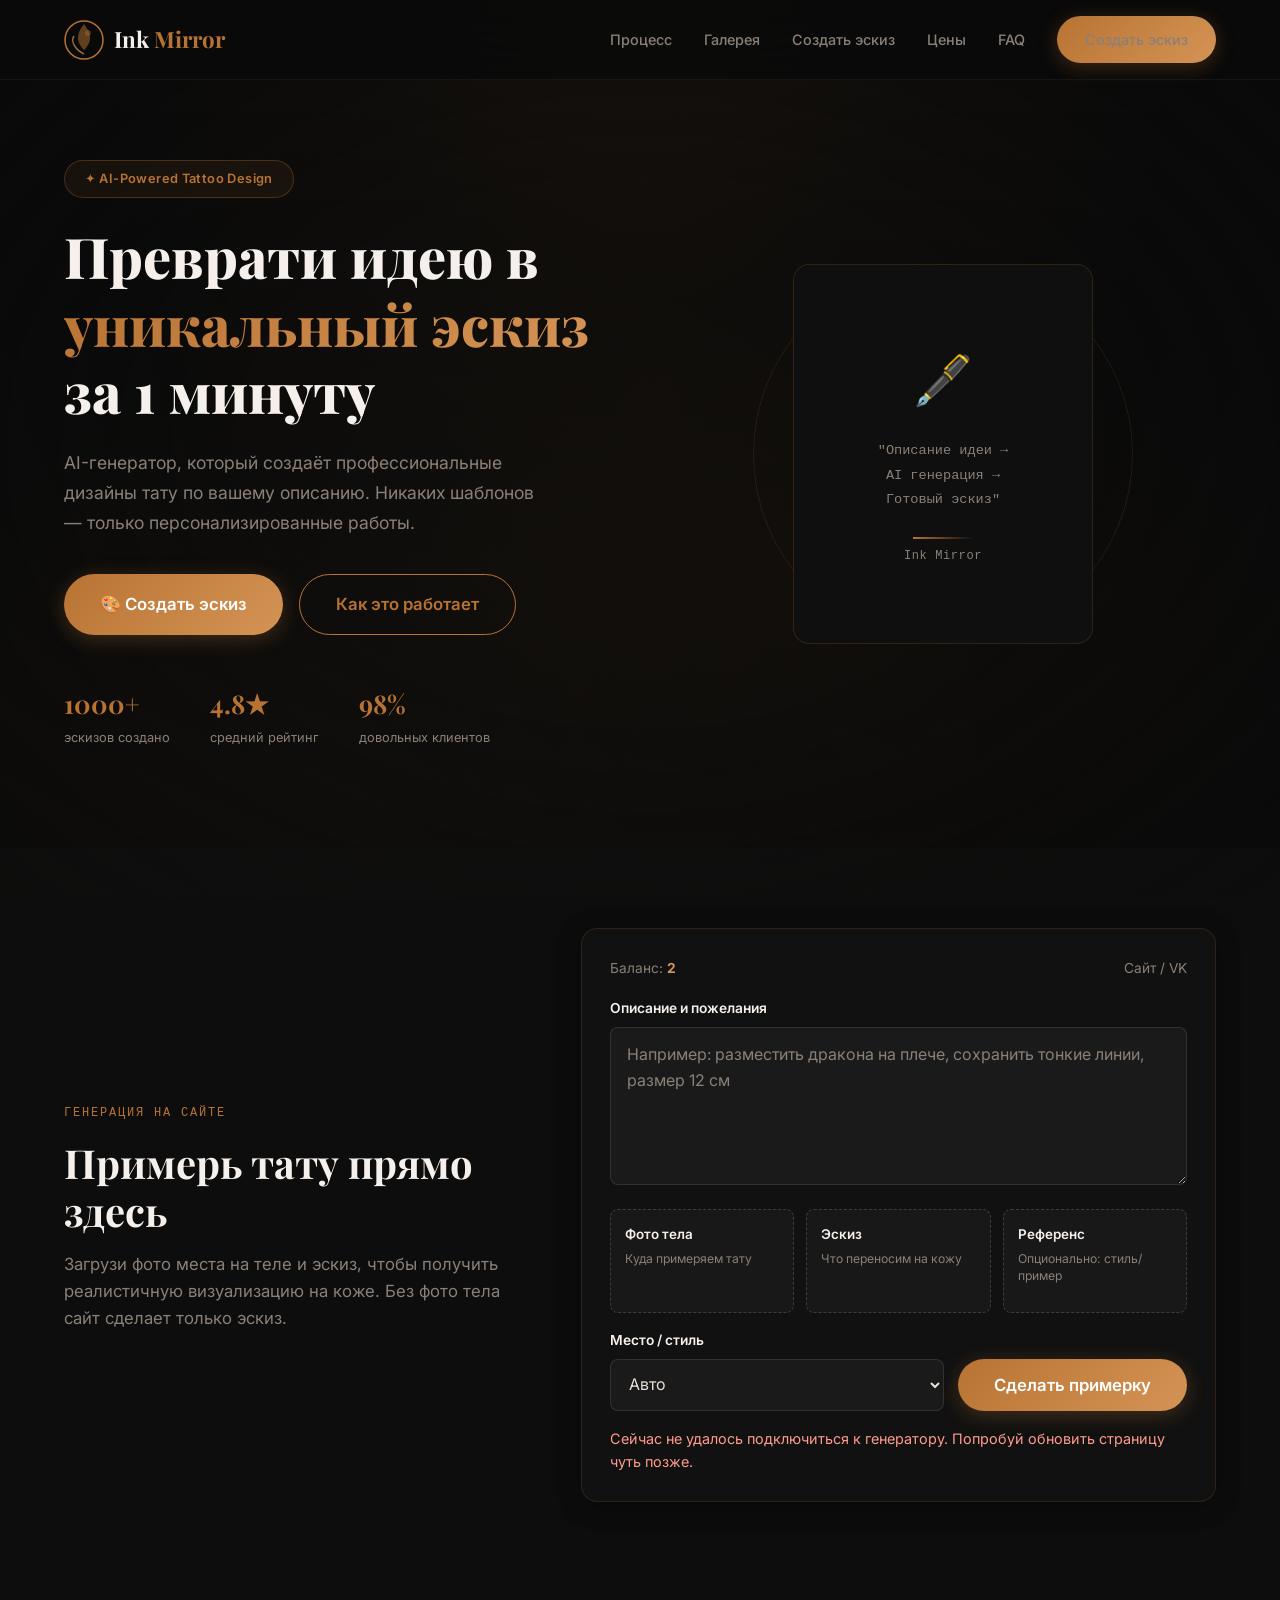
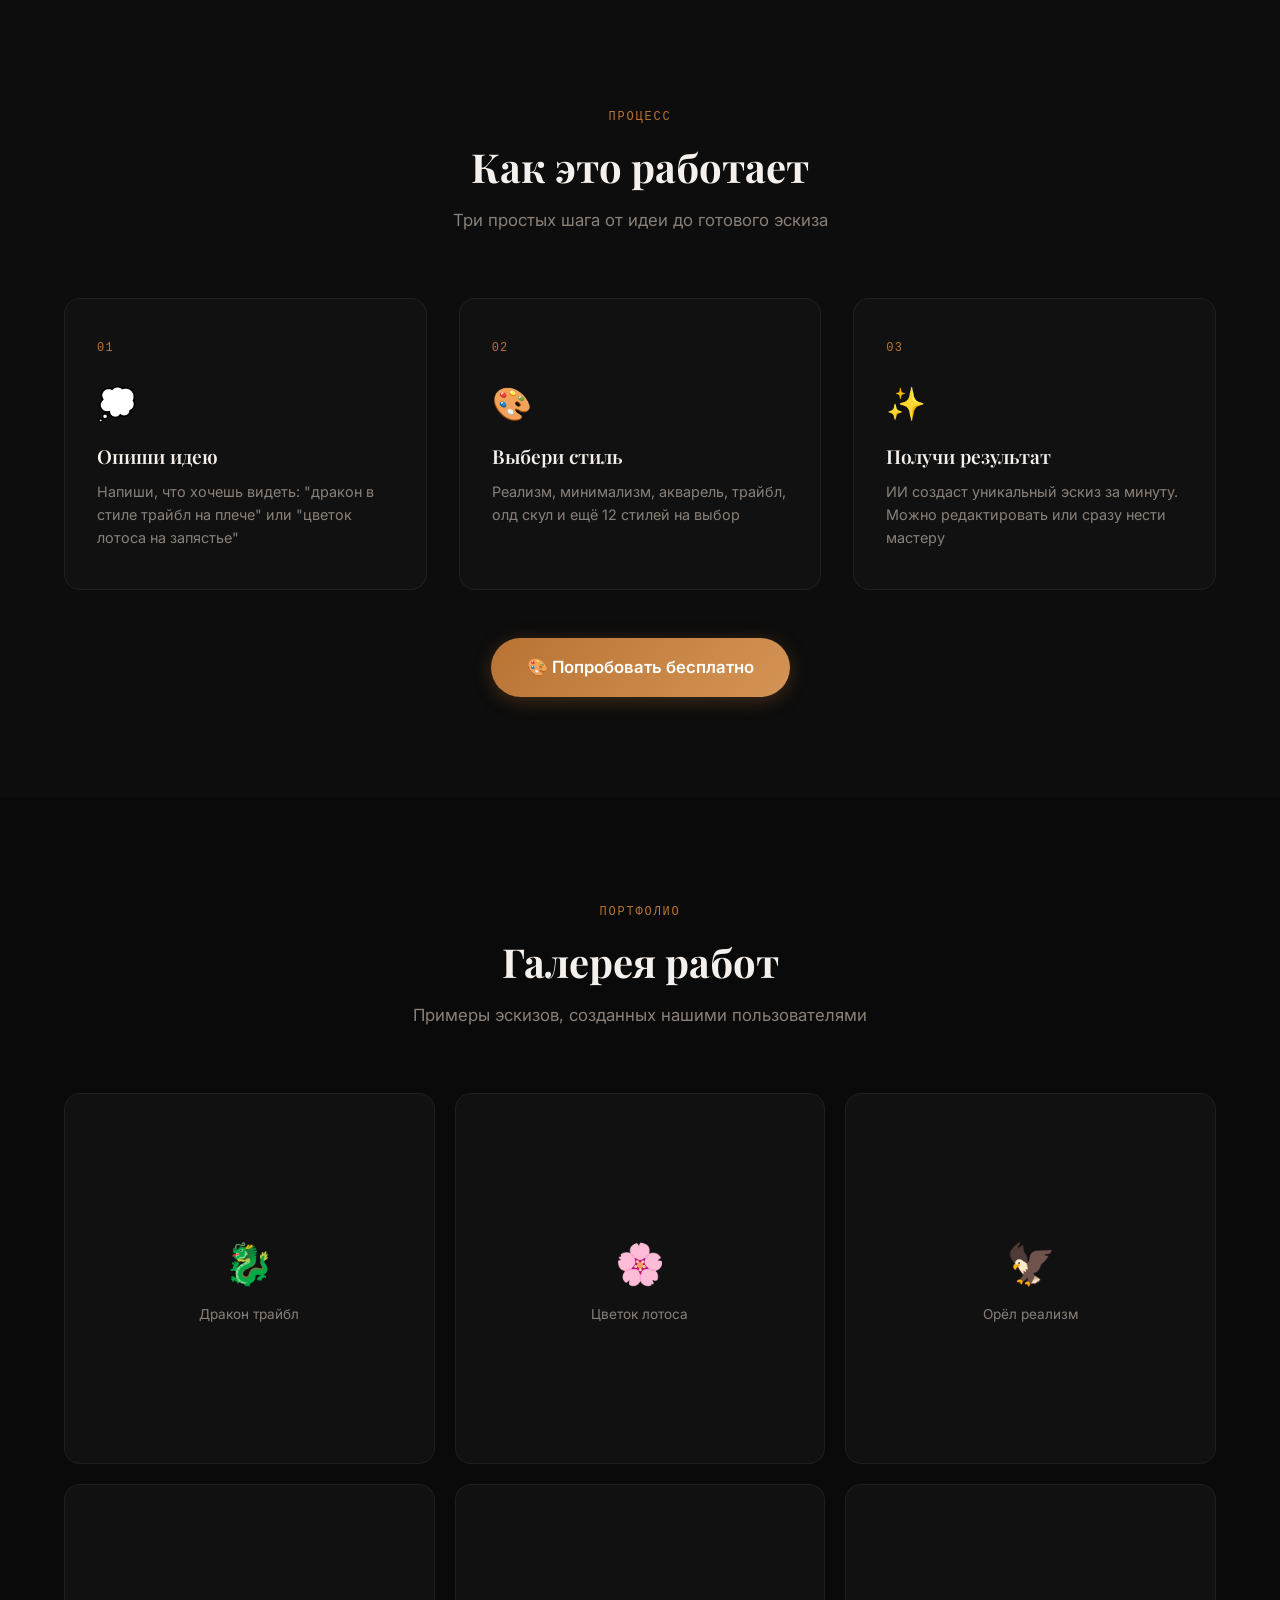
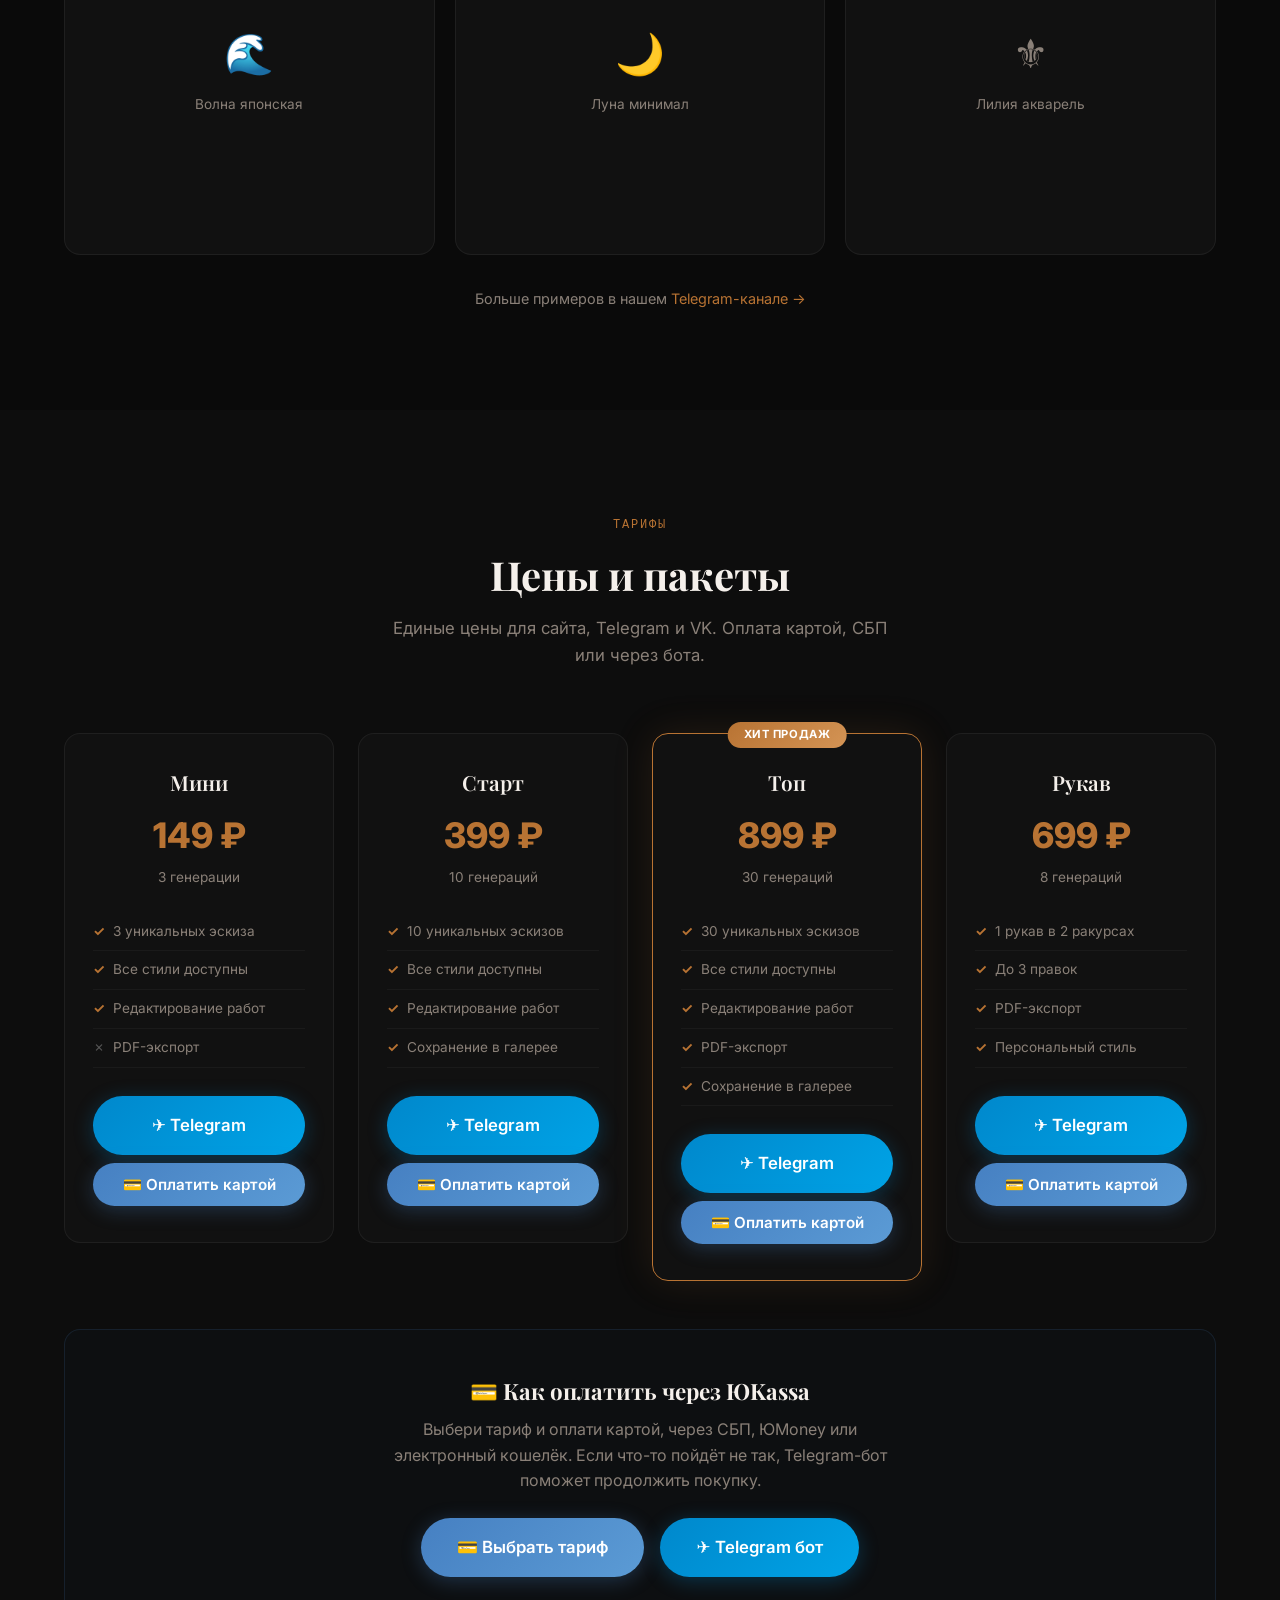
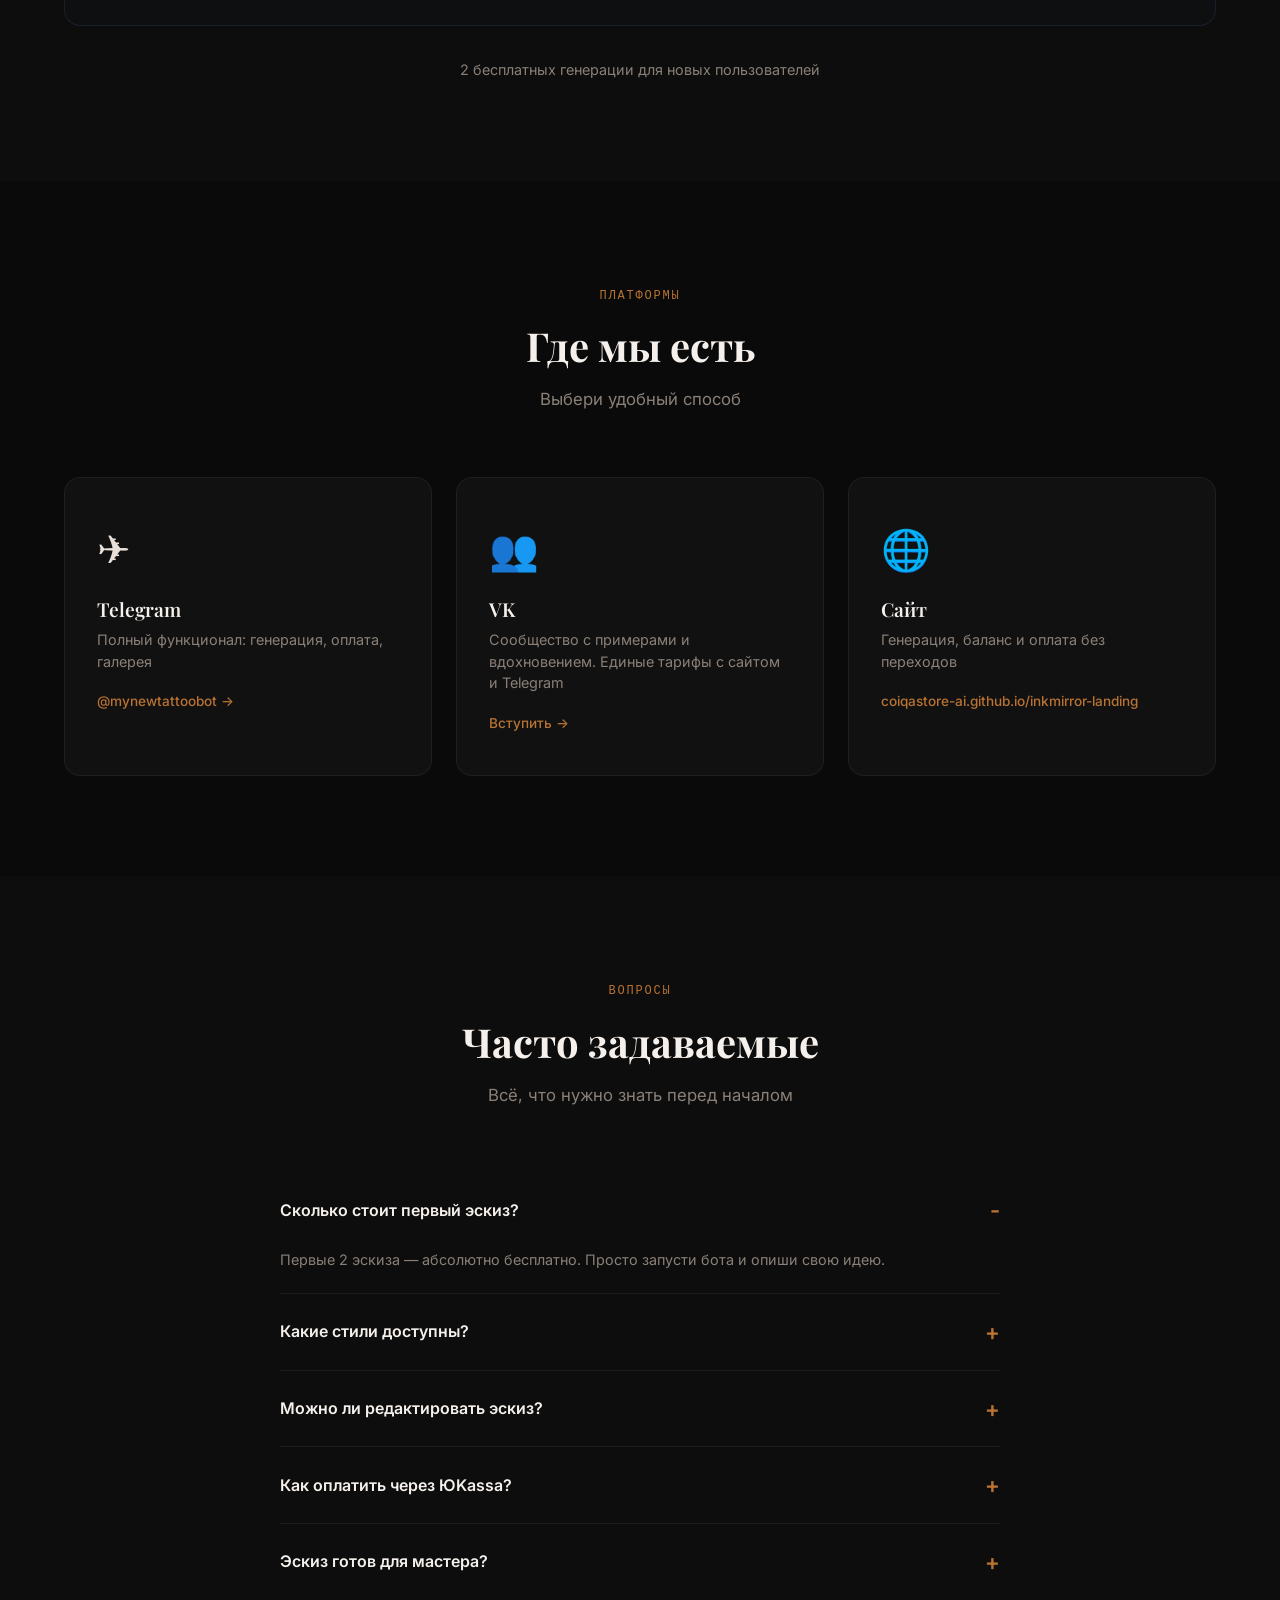
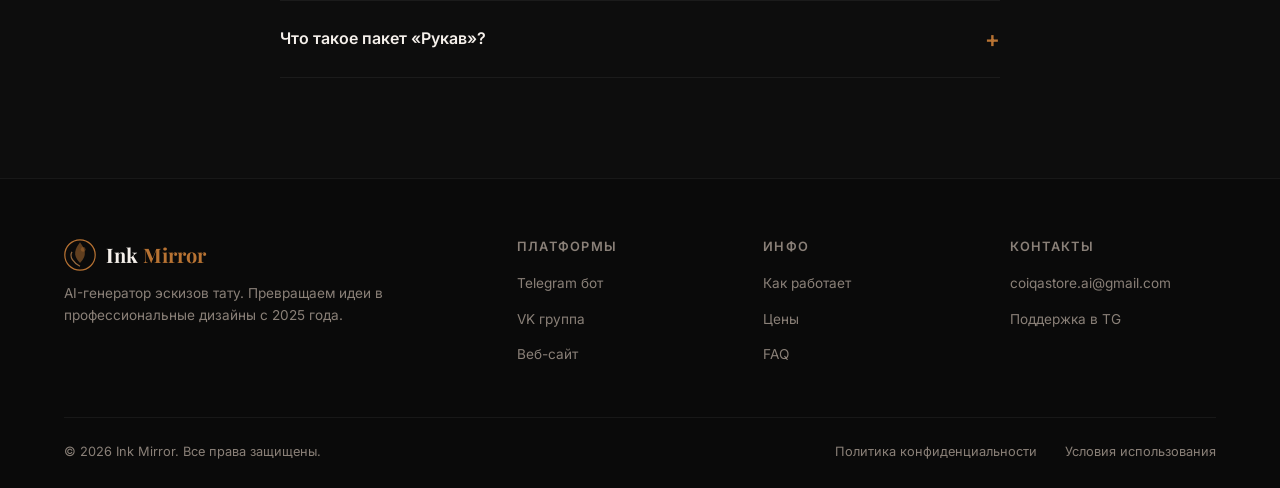
==== commit 09b13405: "fix: publish generation form" ====
--- a/index.html
+++ b/index.html
@@ -7,21 +7,643 @@
   <meta name="description" content="Преврати свою идею в уникальный эскиз тату за 1 минуту с помощью ИИ">
   <link rel="preconnect" href="https://fonts.googleapis.com">
   <link rel="preconnect" href="https://fonts.gstatic.com" crossorigin>
-  <link href="https://fonts.googleapis.com/css2?family=Playfair+Display:wght@400;500;600;700;800;900&family=Inter:wght@300;400;500;600;700&family=JetBrains+Mono:wght@400;500&display=swap" rel="stylesheet">
-  <link rel="stylesheet" href="css/styles.css">
+  <link href="https://fonts.googleapis.com/css2?family=Playfair+Display:wght@400;600;700;900&family=Inter:wght@300;400;500;600&display=swap&subset=cyrillic&display=swap" rel="stylesheet" media="print" onload="this.media='all'">
   <link rel="icon" href="images/favicon.svg" type="image/svg+xml">
   <meta property="og:title" content="Ink Mirror | AI генератор эскизов тату">
   <meta property="og:description" content="Преврати свою идею в уникальный эскиз тату за 1 минуту с помощью ИИ">
   <meta property="og:image" content="images/og-image.jpg">
   <meta property="og:url" content="https://coiqastore-ai.github.io/inkmirror-landing/">
   <meta property="og:type" content="website">
+  <style>
+    /* ===== CSS Variables ===== */
+    :root {
+      --bg: #0A0A0A;
+      --font-heading-fallback: Georgia, "Times New Roman", serif;
+      --font-body-fallback: -apple-system, BlinkMacSystemFont, "Segoe UI", system-ui, sans-serif;
+      --bg-card: #111111;
+      --bg-card-hover: #1a1a1a;
+      --copper: #b87333;
+      --copper-light: #d49455;
+      --copper-dark: #8a5522;
+      --accent: #b87333;
+      --text: #e8e0d8;
+      --text-muted: #8a8078;
+      --text-heading: #f5f0eb;
+      --vk-blue: #4680C2;
+      --tg-blue: #0088cc;
+      --font-heading: 'Playfair Display', var(--font-heading-fallback);
+      --font-body: 'Inter', var(--font-body-fallback);
+      --font-mono: Menlo, Monaco, Consolas, monospace;
+      --radius: 16px;
+      --radius-sm: 8px;
+      --shadow: 0 4px 24px rgba(0,0,0,.4);
+      --transition: .3s cubic-bezier(.4,0,.2,1);
+    }
+
+    /* ===== Reset & Base ===== */
+    *, *::before, *::after { box-sizing: border-box; margin: 0; padding: 0; }
+    html { scroll-behavior: smooth; }
+    body {
+      font-family: var(--font-body);
+      background: var(--bg);
+      color: var(--text);
+      line-height: 1.6;
+      overflow-x: hidden;
+      position: relative;
+    }
+
+    /* ===== Animated Gradient Background (CSS-only - lightweight) ===== */
+    body::before {
+      content: '';
+      position: fixed;
+      top: 0; left: 0;
+      width: 100%; height: 100%;
+      z-index: 0;
+      pointer-events: none;
+      background:
+        radial-gradient(ellipse at 50% 0%, rgba(184,115,51,.06) 0%, transparent 60%),
+        radial-gradient(ellipse at 30% 80%, rgba(212,148,85,.03) 0%, transparent 50%),
+        radial-gradient(ellipse at 70% 70%, rgba(138,85,34,.04) 0%, transparent 40%),
+        radial-gradient(ellipse at 50% 50%, rgba(10,10,10,0) 40%, #0A0A0A 100%);
+      animation: bg-pulse 8s ease-in-out infinite alternate;
+    }
+    @keyframes bg-pulse {
+      0% { opacity: 0.7; }
+      100% { opacity: 1; }
+    }
+
+    /* ===== Layout ===== */
+    .container { max-width: 1200px; margin: 0 auto; padding: 0 24px; position: relative; z-index: 1; }
+    .centered { text-align: center; }
+
+    /* ===== Typography ===== */
+    h1, h2, h3, h4 { font-family: var(--font-heading); color: var(--text-heading); line-height: 1.2; }
+    .accent { color: var(--copper); }
+    .highlight {
+      background: linear-gradient(135deg, var(--copper), var(--copper-light));
+      -webkit-background-clip: text;
+      -webkit-text-fill-color: transparent;
+      background-clip: text;
+    }
+    .copper-line { width: 60px; height: 2px; background: linear-gradient(90deg, var(--copper), transparent); }
+    .copper-line.centered { margin-left: auto; margin-right: auto; }
+
+    /* ===== Buttons ===== */
+    .btn {
+      display: inline-flex; align-items: center; gap: 8px;
+      padding: 12px 28px;
+      border-radius: 50px;
+      font-family: var(--font-body);
+      font-weight: 600; font-size: .95rem;
+      text-decoration: none;
+      transition: var(--transition);
+      border: none; cursor: pointer;
+    }
+    .btn-primary {
+      background: linear-gradient(135deg, var(--copper), var(--copper-light));
+      color: #fff;
+      box-shadow: 0 4px 20px rgba(184,115,51,.3);
+    }
+    .btn-primary:hover { transform: translateY(-2px); box-shadow: 0 6px 28px rgba(184,115,51,.45); }
+    .btn-copper {
+      background: transparent;
+      color: var(--copper);
+      border: 1.5px solid var(--copper);
+    }
+    .btn-copper:hover { background: rgba(184,115,51,.1); }
+    .btn-outline {
+      background: transparent;
+      color: var(--text);
+      border: 1.5px solid rgba(255,255,255,.15);
+    }
+    .btn-outline:hover { border-color: var(--copper); color: var(--copper); }
+    .btn-large { padding: 16px 36px; font-size: 1.05rem; }
+
+    /* ===== Payment Buttons ===== */
+    .btn-vk {
+      background: linear-gradient(135deg, var(--vk-blue), #5b9bd5);
+      color: #fff;
+      box-shadow: 0 4px 20px rgba(70,128,194,.3);
+    }
+    .btn-vk:hover { transform: translateY(-2px); box-shadow: 0 6px 28px rgba(70,128,194,.45); }
+    .btn-tg {
+      background: linear-gradient(135deg, var(--tg-blue), #00a3e6);
+      color: #fff;
+      box-shadow: 0 4px 20px rgba(0,136,204,.3);
+    }
+    .btn-tg:hover { transform: translateY(-2px); box-shadow: 0 6px 28px rgba(0,136,204,.45); }
+
+    /* ===== Navbar ===== */
+    .navbar {
+      position: fixed; top: 0; left: 0; right: 0;
+      z-index: 100;
+      padding: 16px 0;
+      background: rgba(10,10,10,.85);
+      backdrop-filter: blur(20px);
+      border-bottom: 1px solid rgba(255,255,255,.05);
+    }
+    .navbar .container { display: flex; align-items: center; justify-content: space-between; }
+    .logo {
+      display: flex; align-items: center; gap: 10px;
+      text-decoration: none; color: var(--text-heading);
+      font-family: var(--font-heading); font-size: 1.4rem; font-weight: 700;
+    }
+    .nav-links { display: flex; align-items: center; gap: 32px; }
+    .nav-links a {
+      color: var(--text-muted); text-decoration: none;
+      font-size: .9rem; font-weight: 500;
+      transition: var(--transition);
+    }
+    .nav-links a:hover { color: var(--copper); }
+    .menu-toggle {
+      display: none;
+      background: none; border: none; color: var(--text); font-size: 1.5rem; cursor: pointer;
+    }
+
+    /* ===== Hero ===== */
+    .hero {
+      padding: 160px 0 100px;
+      position: relative;
+    }
+    .hero-grid { display: grid; grid-template-columns: 1fr 1fr; gap: 60px; align-items: center; }
+    .hero-badge {
+      display: inline-block;
+      padding: 8px 20px;
+      border-radius: 50px;
+      font-size: .8rem; font-weight: 600;
+      color: var(--copper);
+      border: 1px solid rgba(184,115,51,.3);
+      background: rgba(184,115,51,.08);
+      margin-bottom: 24px;
+      letter-spacing: .03em;
+    }
+    .hero-title { font-size: 3.5rem; font-weight: 800; margin-bottom: 24px; }
+    .hero-subtitle { font-size: 1.1rem; color: var(--text-muted); max-width: 480px; margin-bottom: 36px; line-height: 1.7; }
+    .hero-cta { display: flex; gap: 16px; margin-bottom: 48px; flex-wrap: wrap; }
+    .hero-stats { display: flex; gap: 40px; }
+    .hero-stat-num { font-family: var(--font-heading); font-size: 1.6rem; font-weight: 700; color: var(--copper); }
+    .hero-stat-label { font-size: .8rem; color: var(--text-muted); margin-top: 4px; }
+
+    .hero-visual { display: flex; justify-content: center; align-items: center; position: relative; }
+    .hero-ring {
+      position: absolute; width: 380px; height: 380px;
+      border-radius: 50%;
+      border: 1px solid rgba(184,115,51,.15);
+      animation: ring-pulse 4s ease-in-out infinite;
+    }
+    @keyframes ring-pulse {
+      0%,100% { transform: scale(1); opacity: .3; }
+      50% { transform: scale(1.08); opacity: .6; }
+    }
+    .hero-frame {
+      width: 300px; height: 380px;
+      border-radius: var(--radius);
+      border: 1px solid rgba(184,115,51,.2);
+      background: rgba(17,17,17,.8);
+      backdrop-filter: blur(10px);
+      display: flex; align-items: center; justify-content: center;
+      position: relative;
+    }
+    .hero-frame-inner { text-align: center; padding: 40px; }
+    .hero-icon { font-size: 3rem; margin-bottom: 20px; }
+    .hero-quote {
+      font-family: var(--font-mono);
+      font-size: .85rem;
+      color: var(--text-muted);
+      line-height: 1.8;
+    }
+
+    /* ===== Sections ===== */
+    .section { padding: 100px 0; position: relative; }
+    .section-dark { background: rgba(17,17,17,.5); }
+    .section-header { text-align: center; margin-bottom: 64px; }
+    .section-tag {
+      display: inline-block;
+      font-family: var(--font-mono);
+      font-size: .75rem;
+      color: var(--copper);
+      letter-spacing: .15em;
+      text-transform: uppercase;
+      margin-bottom: 16px;
+    }
+    .section-title { font-size: 2.5rem; font-weight: 700; margin-bottom: 16px; }
+    .section-subtitle { font-size: 1.05rem; color: var(--text-muted); max-width: 500px; margin: 0 auto; }
+
+    /* ===== Generator ===== */
+    .generator-section { padding-top: 80px; }
+    .generator-layout {
+      display: grid;
+      grid-template-columns: minmax(0, .85fr) minmax(320px, 1.15fr);
+      gap: 48px;
+      align-items: center;
+    }
+    .generator-copy { margin: 0; text-align: left; max-width: 460px; }
+    .generator-panel {
+      background: var(--bg-card);
+      border: 1px solid rgba(184,115,51,.18);
+      border-radius: var(--radius);
+      padding: 28px;
+      box-shadow: var(--shadow);
+    }
+    .generator-topline {
+      display: flex;
+      justify-content: space-between;
+      gap: 16px;
+      color: var(--text-muted);
+      font-size: .86rem;
+      margin-bottom: 18px;
+    }
+    .generator-topline strong { color: var(--copper-light); }
+    .generator-label {
+      display: block;
+      color: var(--text-heading);
+      font-size: .86rem;
+      font-weight: 600;
+      margin-bottom: 8px;
+    }
+    .generator-textarea,
+    .generator-select {
+      width: 100%;
+      border-radius: var(--radius-sm);
+      border: 1px solid rgba(255,255,255,.1);
+      background: rgba(255,255,255,.04);
+      color: var(--text);
+      font: inherit;
+      outline: none;
+      transition: var(--transition);
+    }
+    .generator-textarea { min-height: 140px; resize: vertical; padding: 14px 16px; }
+    .generator-select { height: 52px; padding: 0 14px; }
+    .generator-select option { background: #111; color: var(--text); }
+    .generator-textarea:focus,
+    .generator-select:focus { border-color: var(--copper); }
+    .generator-textarea::placeholder { color: var(--text-muted); }
+    .generator-controls {
+      display: grid;
+      grid-template-columns: minmax(0, 1fr) auto;
+      gap: 14px;
+      align-items: end;
+      margin-top: 16px;
+    }
+    .generator-uploads {
+      display: grid;
+      grid-template-columns: repeat(3, 1fr);
+      gap: 12px;
+      margin-top: 16px;
+    }
+    .upload-tile {
+      display: block;
+      min-height: 104px;
+      padding: 14px;
+      border-radius: var(--radius-sm);
+      border: 1px dashed rgba(255,255,255,.16);
+      background: rgba(255,255,255,.03);
+      cursor: pointer;
+      transition: var(--transition);
+    }
+    .upload-tile:hover { border-color: rgba(184,115,51,.55); }
+    .upload-tile input { display: none; }
+    .upload-title {
+      display: block;
+      color: var(--text-heading);
+      font-size: .84rem;
+      font-weight: 600;
+      margin-bottom: 6px;
+    }
+    .upload-hint {
+      display: block;
+      color: var(--text-muted);
+      font-size: .76rem;
+      line-height: 1.35;
+    }
+    .upload-tile.has-file {
+      border-color: rgba(184,115,51,.55);
+      background: rgba(184,115,51,.08);
+    }
+    .generator-status {
+      min-height: 24px;
+      margin-top: 16px;
+      color: var(--text-muted);
+      font-size: .9rem;
+    }
+    .generator-status.error { color: #ff9b8c; }
+    .generator-status.success { color: var(--copper-light); }
+    .generation-result {
+      margin-top: 18px;
+      overflow: hidden;
+      border-radius: var(--radius-sm);
+      border: 1px solid rgba(255,255,255,.08);
+      background: rgba(0,0,0,.2);
+    }
+    .generation-result img {
+      display: block;
+      width: 100%;
+      aspect-ratio: 1 / 1;
+      object-fit: cover;
+      background: #080808;
+    }
+    .generation-result-footer {
+      display: flex;
+      justify-content: space-between;
+      gap: 16px;
+      padding: 12px 14px;
+      font-size: .9rem;
+      color: var(--text-muted);
+    }
+    .generation-result-footer a { color: var(--copper-light); text-decoration: none; }
+    .generation-result-footer a:hover { text-decoration: underline; }
+
+    /* ===== Steps ===== */
+    .steps { display: grid; grid-template-columns: repeat(3, 1fr); gap: 32px; margin-bottom: 48px; }
+    .step-card {
+      background: var(--bg-card);
+      border: 1px solid rgba(255,255,255,.06);
+      border-radius: var(--radius);
+      padding: 40px 32px;
+      transition: var(--transition);
+      position: relative;
+    }
+    .step-card:hover { border-color: rgba(184,115,51,.2); transform: translateY(-4px); }
+    .step-num {
+      font-family: var(--font-mono);
+      font-size: .75rem;
+      color: var(--copper);
+      letter-spacing: .1em;
+      margin-bottom: 20px;
+    }
+    .step-icon { font-size: 2rem; margin-bottom: 16px; }
+    .step-title { font-size: 1.2rem; font-weight: 600; margin-bottom: 12px; }
+    .step-desc { font-size: .9rem; color: var(--text-muted); line-height: 1.6; }
+
+    /* ===== Gallery ===== */
+    .gallery-grid {
+      display: grid;
+      grid-template-columns: repeat(3, 1fr);
+      gap: 20px;
+    }
+    .gallery-item {
+      aspect-ratio: 1;
+      border-radius: var(--radius);
+      overflow: hidden;
+      border: 1px solid rgba(255,255,255,.06);
+      background: var(--bg-card);
+      transition: var(--transition);
+    }
+    .gallery-item:hover { border-color: rgba(184,115,51,.3); transform: scale(1.02); }
+    .gallery-item img {
+      width: 100%; height: 100%;
+      object-fit: cover;
+    }
+    .gallery-placeholder {
+      width: 100%; height: 100%;
+      display: flex; flex-direction: column;
+      align-items: center; justify-content: center;
+      color: var(--text-muted);
+    }
+    .gallery-placeholder span { font-size: 2.5rem; margin-bottom: 8px; }
+    .gallery-placeholder p { font-size: .85rem; }
+    .gallery-note {
+      text-align: center;
+      margin-top: 32px;
+      font-size: .9rem;
+      color: var(--text-muted);
+    }
+    .gallery-note a { color: var(--copper); text-decoration: none; }
+    .gallery-note a:hover { text-decoration: underline; }
+
+    /* ===== Pricing ===== */
+    .pricing-grid {
+      display: grid;
+      grid-template-columns: repeat(4, 1fr);
+      gap: 24px;
+      align-items: start;
+    }
+    .pricing-card {
+      background: var(--bg-card);
+      border: 1px solid rgba(255,255,255,.06);
+      border-radius: var(--radius);
+      padding: 36px 28px;
+      text-align: center;
+      transition: var(--transition);
+      position: relative;
+    }
+    .pricing-card:hover { border-color: rgba(184,115,51,.2); transform: translateY(-4px); }
+    .pricing-card.featured {
+      border-color: var(--copper);
+      box-shadow: 0 0 40px rgba(184,115,51,.15);
+    }
+    .pricing-badge {
+      position: absolute;
+      top: -12px; left: 50%; transform: translateX(-50%);
+      background: linear-gradient(135deg, var(--copper), var(--copper-light));
+      color: #fff;
+      font-size: .7rem; font-weight: 700;
+      padding: 4px 16px;
+      border-radius: 50px;
+      letter-spacing: .05em;
+      text-transform: uppercase;
+      white-space: nowrap;
+    }
+    .pricing-name { font-size: 1.3rem; font-weight: 600; margin-bottom: 12px; }
+    .pricing-price { font-size: 2.2rem; font-weight: 800; color: var(--copper); margin-bottom: 4px; }
+    .pricing-sub { font-size: .85rem; color: var(--text-muted); margin-bottom: 24px; }
+    .pricing-features { list-style: none; text-align: left; margin-bottom: 28px; }
+    .pricing-features li {
+      padding: 8px 0;
+      font-size: .85rem;
+      color: var(--text-muted);
+      border-bottom: 1px solid rgba(255,255,255,.04);
+      display: flex; align-items: center; gap: 8px;
+    }
+    .check { color: var(--copper); font-weight: 700; }
+    .cross { color: #555; }
+    .pricing-actions { display: flex; flex-direction: column; gap: 8px; }
+    .pricing-actions .btn { width: 100%; justify-content: center; }
+    .pricing-note {
+      text-align: center;
+      margin-top: 32px;
+      font-size: .9rem;
+      color: var(--text-muted);
+    }
+
+    /* ===== Platforms ===== */
+    .platform-grid { display: grid; grid-template-columns: repeat(3, 1fr); gap: 24px; }
+    .platform-card {
+      background: var(--bg-card);
+      border: 1px solid rgba(255,255,255,.06);
+      border-radius: var(--radius);
+      padding: 40px 32px;
+      text-decoration: none;
+      color: var(--text);
+      transition: var(--transition);
+      display: block;
+    }
+    .platform-card:hover { border-color: rgba(184,115,51,.2); transform: translateY(-4px); }
+    .platform-icon { font-size: 2.5rem; margin-bottom: 16px; }
+    .platform-title { font-size: 1.2rem; font-weight: 600; margin-bottom: 8px; }
+    .platform-desc { font-size: .9rem; color: var(--text-muted); margin-bottom: 16px; line-height: 1.5; }
+    .platform-cta { font-size: .85rem; color: var(--copper); font-weight: 500; }
+
+    /* ===== YooKassa Section ===== */
+    .vkpay-section {
+      background: rgba(70,128,194,.03);
+      border: 1px solid rgba(70,128,194,.15);
+      border-radius: var(--radius);
+      padding: 48px 36px;
+      margin-top: 48px;
+      text-align: center;
+    }
+    .vkpay-section h3 { font-size: 1.4rem; margin-bottom: 12px; }
+    .vkpay-section p { color: var(--text-muted); margin-bottom: 24px; max-width: 500px; margin-left: auto; margin-right: auto; }
+    .vkpay-methods { display: flex; gap: 16px; justify-content: center; flex-wrap: wrap; }
+
+    /* ===== FAQ ===== */
+    .faq-list { max-width: 720px; margin: 0 auto; }
+    .faq-item {
+      border-bottom: 1px solid rgba(255,255,255,.06);
+    }
+    .faq-q {
+      padding: 20px 0;
+      font-weight: 600;
+      font-size: 1rem;
+      cursor: pointer;
+      display: flex; justify-content: space-between; align-items: center;
+      color: var(--text-heading);
+      transition: var(--transition);
+    }
+    .faq-q:hover { color: var(--copper); }
+    .faq-q::after { content: '+'; font-size: 1.4rem; color: var(--copper); transition: var(--transition); }
+    .faq-item.open .faq-q::after { content: '-'; }
+    .faq-a {
+      max-height: 0; overflow: hidden;
+      font-size: .9rem; color: var(--text-muted);
+      line-height: 1.7;
+      transition: max-height .3s ease, padding .3s ease;
+    }
+    .faq-item.open .faq-a { max-height: 200px; padding-bottom: 20px; }
+
+    /* ===== Footer ===== */
+    .footer {
+      padding: 60px 0 30px;
+      border-top: 1px solid rgba(255,255,255,.06);
+      position: relative;
+    }
+    .footer-grid { display: grid; grid-template-columns: 2fr 1fr 1fr 1fr; gap: 40px; margin-bottom: 40px; }
+    .footer-brand p { font-size: .85rem; color: var(--text-muted); margin-top: 12px; line-height: 1.6; }
+    .footer-title { font-size: .8rem; letter-spacing: .1em; text-transform: uppercase; color: var(--text-muted); margin-bottom: 16px; font-family: var(--font-body); font-weight: 600; }
+    .footer-links { list-style: none; }
+    .footer-links li { margin-bottom: 10px; }
+    .footer-links a { color: var(--text-muted); text-decoration: none; font-size: .85rem; transition: var(--transition); }
+    .footer-links a:hover { color: var(--copper); }
+    .footer-bottom {
+      display: flex; justify-content: space-between; align-items: center;
+      padding-top: 24px;
+      border-top: 1px solid rgba(255,255,255,.06);
+      font-size: .8rem; color: var(--text-muted);
+    }
+    .footer-bottom a { color: var(--text-muted); text-decoration: none; }
+    .footer-bottom a:hover { color: var(--copper); }
+
+    /* ===== Mobile ===== */
+    @media (max-width: 768px) {
+      .hero-grid { grid-template-columns: 1fr; text-align: center; }
+      .hero-title { font-size: 2.2rem; }
+      .hero-subtitle { margin-left: auto; margin-right: auto; }
+      .hero-cta { justify-content: center; }
+      .hero-stats { justify-content: center; }
+      .hero-visual { display: none; }
+      .generator-layout { grid-template-columns: 1fr; text-align: center; }
+      .generator-copy { margin: 0 auto; text-align: center; }
+      .generator-panel { padding: 22px; text-align: left; }
+      .generator-controls { grid-template-columns: 1fr; }
+      .generator-controls .btn { justify-content: center; width: 100%; }
+      .generator-uploads { grid-template-columns: 1fr; }
+      .steps { grid-template-columns: 1fr; }
+      .gallery-grid { grid-template-columns: repeat(2, 1fr); }
+      .pricing-grid { grid-template-columns: 1fr; max-width: 360px; margin: 0 auto; }
+      .platform-grid { grid-template-columns: 1fr; }
+      .footer-grid { grid-template-columns: 1fr; }
+      .footer-bottom { flex-direction: column; gap: 12px; text-align: center; }
+      .nav-links {
+        display: none;
+        position: absolute; top: 100%; left: 0; right: 0;
+        background: rgba(10,10,10,.95);
+        flex-direction: column; padding: 20px;
+        gap: 16px;
+        border-bottom: 1px solid rgba(255,255,255,.05);
+      }
+      .nav-links.open { display: flex; }
+      .menu-toggle { display: block; }
+      .section-title { font-size: 1.8rem; }
+    }
+    @media (min-width: 769px) and (max-width: 1024px) {
+      .pricing-grid { grid-template-columns: repeat(2, 1fr); }
+      .hero-title { font-size: 2.8rem; }
+    }
+
+    /* ===== YooKassa Modal ===== */
+    .modal-overlay {
+      display: none;
+      position: fixed; inset: 0;
+      background: rgba(0,0,0,.7);
+      backdrop-filter: blur(8px);
+      z-index: 200;
+      align-items: center; justify-content: center;
+      padding: 20px;
+    }
+    .modal-overlay.open { display: flex; }
+    .modal {
+      background: #1a1a1a;
+      border: 1px solid rgba(255,255,255,.08);
+      border-radius: var(--radius);
+      padding: 40px 36px;
+      max-width: 420px;
+      width: 100%;
+      text-align: center;
+      position: relative;
+    }
+    .modal-close {
+      position: absolute; top: 12px; right: 16px;
+      background: none; border: none;
+      color: var(--text-muted); font-size: 1.5rem;
+      cursor: pointer;
+    }
+    .modal-close:hover { color: var(--text); }
+    .modal h3 { font-size: 1.4rem; margin-bottom: 8px; }
+    .modal p { color: var(--text-muted); font-size: .9rem; margin-bottom: 24px; }
+    .modal-price {
+      font-family: var(--font-heading);
+      font-size: 2.5rem;
+      font-weight: 800;
+      color: var(--copper);
+      margin-bottom: 4px;
+    }
+    .modal-label { font-size: .85rem; color: var(--text-muted); margin-bottom: 28px; }
+    .modal-input {
+      width: 100%;
+      margin-bottom: 14px;
+      padding: 14px 16px;
+      border-radius: var(--radius-sm);
+      border: 1px solid rgba(255,255,255,.12);
+      background: rgba(255,255,255,.04);
+      color: var(--text);
+      font: inherit;
+      outline: none;
+    }
+    .modal-input:focus { border-color: var(--copper); }
+    .modal-input::placeholder { color: var(--text-muted); }
+    .modal-methods { display: flex; flex-direction: column; gap: 12px; }
+    .modal-methods .btn { width: 100%; justify-content: center; padding: 14px 28px; font-size: 1rem; }
+  </style>
 </head>
 <body>
+
+<!-- Background (CSS-only animation) -->
 
 <!-- Navbar -->
 <nav class="navbar">
   <div class="container">
-    <a href="#" class="logo">
+    <a href="https://coiqastore-ai.github.io/inkmirror-landing/" class="logo">
       <svg width="40" height="40" viewBox="0 0 40 40" fill="none">
         <circle cx="20" cy="20" r="19" stroke="#b87333" stroke-width="1.5"/>
         <path d="M20 4C14 12 10 20 20 30C30 20 26 12 20 4Z" fill="#b87333" opacity=".5"/>
@@ -33,11 +655,12 @@
     <div class="nav-links" id="nav">
       <a href="#how">Процесс</a>
       <a href="#gallery">Галерея</a>
+      <a href="#generator">Создать эскиз</a>
       <a href="#pricing">Цены</a>
       <a href="#faq">FAQ</a>
-      <a href="https://t.me/mynewtattoobot" class="btn btn-primary" target="_blank">Создать эскиз</a>
-    </div>
-    <button class="menu-toggle" onclick="document.getElementById('nav').classList.toggle('open')">☰</button>
+      <a href="#generator" class="btn btn-primary">Создать эскиз</a>
+    </div>
+    <button class="menu-toggle" onclick="document.getElementById('nav').classList.toggle('open')">&#9776;</button>
   </div>
 </nav>
 
@@ -46,7 +669,7 @@
   <div class="container">
     <div class="hero-grid">
       <div class="hero-content">
-        <div class="hero-badge">✦ AI-Powered Tattoo Design</div>
+        <div class="hero-badge">&#10022; AI-Powered Tattoo Design</div>
         <h1 class="hero-title">
           Преврати идею в<br>
           <span class="highlight">уникальный эскиз</span><br>
@@ -57,7 +680,7 @@
           Никаких шаблонов — только персонализированные работы.
         </p>
         <div class="hero-cta">
-          <a href="https://t.me/mynewtattoobot" class="btn btn-primary btn-large" target="_blank">🎨 Создать эскиз</a>
+          <a href="#generator" class="btn btn-primary btn-large">&#127912; Создать эскиз</a>
           <a href="#how" class="btn btn-copper btn-large">Как это работает</a>
         </div>
         <div class="hero-stats">
@@ -66,7 +689,7 @@
             <div class="hero-stat-label">эскизов создано</div>
           </div>
           <div class="hero-stat">
-            <div class="hero-stat-num">4.8★</div>
+            <div class="hero-stat-num">4.8&#9733;</div>
             <div class="hero-stat-label">средний рейтинг</div>
           </div>
           <div class="hero-stat">
@@ -79,12 +702,76 @@
         <div class="hero-ring"></div>
         <div class="hero-frame">
           <div class="hero-frame-inner">
-            <div class="hero-icon">🖋️</div>
+            <div class="hero-icon">&#128395;&#65039;</div>
             <div class="hero-quote">
-              "Описание идеи →<br>AI генерация →<br>Готовый эскиз"
+              "Описание идеи &rarr;<br>AI генерация &rarr;<br>Готовый эскиз"
             </div>
             <div class="copper-line centered" style="margin-top:1.5rem"></div>
             <div style="font-size:.75rem;color:var(--text-muted);font-family:var(--font-mono);margin-top:.5rem;letter-spacing:.05em">Ink Mirror</div>
+          </div>
+        </div>
+      </div>
+    </div>
+  </div>
+</section>
+
+<!-- Generator -->
+<section id="generator" class="section section-dark generator-section">
+  <div class="container">
+    <div class="generator-layout">
+      <div>
+        <span class="section-tag">Генерация на сайте</span>
+        <h2 class="section-title">Примерь тату прямо здесь</h2>
+        <p class="section-subtitle generator-copy">
+          Загрузи фото места на теле и эскиз, чтобы получить реалистичную визуализацию на коже. Без фото тела сайт сделает только эскиз.
+        </p>
+      </div>
+      <div class="generator-panel">
+        <div class="generator-topline">
+          <span>Баланс: <strong id="balance-count">2</strong></span>
+          <span id="session-label">Сайт / VK</span>
+        </div>
+        <label class="generator-label" for="tattoo-prompt">Описание и пожелания</label>
+        <textarea id="tattoo-prompt" class="generator-textarea" rows="5" maxlength="700" placeholder="Например: разместить дракона на плече, сохранить тонкие линии, размер 12 см"></textarea>
+        <div class="generator-uploads">
+          <label class="upload-tile" id="body-upload-tile">
+            <span class="upload-title">Фото тела</span>
+            <span class="upload-hint" id="body-upload-hint">Куда примеряем тату</span>
+            <input id="body-photo" type="file" accept="image/*">
+          </label>
+          <label class="upload-tile" id="sketch-upload-tile">
+            <span class="upload-title">Эскиз</span>
+            <span class="upload-hint" id="sketch-upload-hint">Что переносим на кожу</span>
+            <input id="sketch-photo" type="file" accept="image/*">
+          </label>
+          <label class="upload-tile" id="reference-upload-tile">
+            <span class="upload-title">Референс</span>
+            <span class="upload-hint" id="reference-upload-hint">Опционально: стиль/пример</span>
+            <input id="reference-photo" type="file" accept="image/*">
+          </label>
+        </div>
+        <div class="generator-controls">
+          <div>
+            <label class="generator-label" for="tattoo-placement">Место / стиль</label>
+            <select id="tattoo-placement" class="generator-select">
+              <option value="auto">Авто</option>
+              <option value="forearm">Предплечье</option>
+              <option value="shoulder">Плечо</option>
+              <option value="wrist">Запястье</option>
+              <option value="chest">Грудь</option>
+              <option value="back">Спина</option>
+              <option value="leg">Нога</option>
+              <option value="sleeve">Рукав</option>
+            </select>
+          </div>
+          <button id="generate-btn" class="btn btn-primary btn-large" type="button" onclick="generateTattoo()">Сделать примерку</button>
+        </div>
+        <div id="generator-status" class="generator-status" aria-live="polite"></div>
+        <div id="generation-result" class="generation-result" hidden>
+          <img id="generated-image" alt="Визуализация тату">
+          <div class="generation-result-footer">
+            <span>Готовая визуализация</span>
+            <a id="generated-image-link" href="about:blank" target="_blank" rel="noopener">Открыть</a>
           </div>
         </div>
       </div>
@@ -103,25 +790,25 @@
     <div class="steps">
       <div class="step-card">
         <div class="step-num">01</div>
-        <div class="step-icon">💭</div>
+        <div class="step-icon">&#128173;</div>
         <h3 class="step-title">Опиши идею</h3>
         <p class="step-desc">Напиши, что хочешь видеть: "дракон в стиле трайбл на плече" или "цветок лотоса на запястье"</p>
       </div>
       <div class="step-card">
         <div class="step-num">02</div>
-        <div class="step-icon">🎨</div>
+        <div class="step-icon">&#127912;</div>
         <h3 class="step-title">Выбери стиль</h3>
         <p class="step-desc">Реализм, минимализм, акварель, трайбл, олд скул и ещё 12 стилей на выбор</p>
       </div>
       <div class="step-card">
         <div class="step-num">03</div>
-        <div class="step-icon">✨</div>
+        <div class="step-icon">&#10024;</div>
         <h3 class="step-title">Получи результат</h3>
         <p class="step-desc">ИИ создаст уникальный эскиз за минуту. Можно редактировать или сразу нести мастеру</p>
       </div>
     </div>
     <div class="centered">
-      <a href="https://t.me/mynewtattoobot" class="btn btn-primary btn-large" target="_blank">🎨 Попробовать бесплатно</a>
+      <a href="#generator" class="btn btn-primary btn-large">&#127912; Попробовать бесплатно</a>
     </div>
   </div>
 </section>
@@ -135,13 +822,14 @@
       <p class="section-subtitle">Примеры эскизов, созданных нашими пользователями</p>
     </div>
     <div class="gallery-grid">
-      <div class="gallery-item"><div class="gallery-placeholder"><span>🐉</span><p>Дракон трайбл</p></div></div>
-      <div class="gallery-item"><div class="gallery-placeholder"><span>🌸</span><p>Цветок лотоса</p></div></div>
-      <div class="gallery-item"><div class="gallery-placeholder"><span>🦅</span><p>Орёл реализм</p></div></div>
-      <div class="gallery-item"><div class="gallery-placeholder"><span>🌊</span><p>Волна японская</p></div></div>
-      <div class="gallery-item"><div class="gallery-placeholder"><span>🌙</span><p>Луна минимал</p></div></div>
-      <div class="gallery-item"><div class="gallery-placeholder"><span>⚜️</span><p>Лилия акварель</p></div></div>
-    </div>
+      <div class="gallery-item"><div class="gallery-placeholder"><span>&#128009;</span><p>Дракон трайбл</p></div></div>
+      <div class="gallery-item"><div class="gallery-placeholder"><span>&#127800;</span><p>Цветок лотоса</p></div></div>
+      <div class="gallery-item"><div class="gallery-placeholder"><span>&#129413;</span><p>Орёл реализм</p></div></div>
+      <div class="gallery-item"><div class="gallery-placeholder"><span>&#127754;</span><p>Волна японская</p></div></div>
+      <div class="gallery-item"><div class="gallery-placeholder"><span>&#127769;</span><p>Луна минимал</p></div></div>
+      <div class="gallery-item"><div class="gallery-placeholder"><span>&#9884;&#65039;</span><p>Лилия акварель</p></div></div>
+    </div>
+    <p class="gallery-note">Больше примеров в нашем <a href="https://t.me/imaigeneration" target="_blank">Telegram-канале &rarr;</a></p>
   </div>
 </section>
 
@@ -151,51 +839,88 @@
     <div class="section-header">
       <span class="section-tag">Тарифы</span>
       <h2 class="section-title">Цены и пакеты</h2>
-      <p class="section-subtitle">Выбери подходящий пакет для своих задач</p>
+      <p class="section-subtitle">Единые цены для сайта, Telegram и VK. Оплата картой, СБП или через бота.</p>
     </div>
     <div class="pricing-grid">
+      <!-- Мини -->
+      <div class="pricing-card">
+        <h3 class="pricing-name">Мини</h3>
+        <div class="pricing-price">149 &#8381;</div>
+        <div class="pricing-sub">3 генерации</div>
+        <ul class="pricing-features">
+          <li><span class="check">&#10003;</span> 3 уникальных эскиза</li>
+          <li><span class="check">&#10003;</span> Все стили доступны</li>
+          <li><span class="check">&#10003;</span> Редактирование работ</li>
+          <li><span class="cross">&#10007;</span> PDF-экспорт</li>
+        </ul>
+        <div class="pricing-actions">
+          <a href="https://t.me/mynewtattoobot" class="btn btn-tg btn-large" target="_blank">&#9992;&#65039; Telegram</a>
+          <button class="btn btn-vk" data-plan-id="mini" data-plan="Мини" data-price="149" data-description="Тариф Мини — 3 генерации">&#128179; Оплатить картой</button>
+        </div>
+      </div>
+      <!-- Старт -->
       <div class="pricing-card">
         <h3 class="pricing-name">Старт</h3>
-        <div class="pricing-price">249 ₽</div>
+        <div class="pricing-price">399 &#8381;</div>
         <div class="pricing-sub">10 генераций</div>
         <ul class="pricing-features">
-          <li><span class="check">✓</span> 10 уникальных эскизов</li>
-          <li><span class="check">✓</span> Все стили доступны</li>
-          <li><span class="check">✓</span> Редактирование работ</li>
-          <li><span class="check">✓</span> Сохранение в галерее</li>
-          <li><span class="cross">✗</span> PDF-экспорт</li>
+          <li><span class="check">&#10003;</span> 10 уникальных эскизов</li>
+          <li><span class="check">&#10003;</span> Все стили доступны</li>
+          <li><span class="check">&#10003;</span> Редактирование работ</li>
+          <li><span class="check">&#10003;</span> Сохранение в галерее</li>
         </ul>
-        <a href="https://t.me/mynewtattoobot" class="btn btn-outline" style="width:100%" target="_blank">Выбрать</a>
-      </div>
+        <div class="pricing-actions">
+          <a href="https://t.me/mynewtattoobot" class="btn btn-tg btn-large" target="_blank">&#9992;&#65039; Telegram</a>
+          <button class="btn btn-vk" data-plan-id="start" data-plan="Старт" data-price="399" data-description="Тариф Старт — 10 генераций">&#128179; Оплатить картой</button>
+        </div>
+      </div>
+      <!-- Топ -->
       <div class="pricing-card featured">
         <div class="pricing-badge">Хит продаж</div>
         <h3 class="pricing-name">Топ</h3>
-        <div class="pricing-price">549 ₽</div>
+        <div class="pricing-price">899 &#8381;</div>
         <div class="pricing-sub">30 генераций</div>
         <ul class="pricing-features">
-          <li><span class="check">✓</span> 30 уникальных эскизов</li>
-          <li><span class="check">✓</span> Все стили доступны</li>
-          <li><span class="check">✓</span> Редактирование работ</li>
-          <li><span class="check">✓</span> Сохранение в галерее</li>
-          <li><span class="check">✓</span> PDF-экспорт</li>
+          <li><span class="check">&#10003;</span> 30 уникальных эскизов</li>
+          <li><span class="check">&#10003;</span> Все стили доступны</li>
+          <li><span class="check">&#10003;</span> Редактирование работ</li>
+          <li><span class="check">&#10003;</span> PDF-экспорт</li>
+          <li><span class="check">&#10003;</span> Сохранение в галерее</li>
         </ul>
-        <a href="https://t.me/mynewtattoobot" class="btn btn-primary" style="width:100%" target="_blank">Выбрать</a>
-      </div>
+        <div class="pricing-actions">
+          <a href="https://t.me/mynewtattoobot" class="btn btn-tg btn-large" target="_blank">&#9992;&#65039; Telegram</a>
+          <button class="btn btn-vk" data-plan-id="top" data-plan="Топ" data-price="899" data-description="Тариф Топ — 30 генераций">&#128179; Оплатить картой</button>
+        </div>
+      </div>
+      <!-- Рукав -->
       <div class="pricing-card">
-        <h3 class="pricing-name">Профи</h3>
-        <div class="pricing-price">1 490 ₽</div>
-        <div class="pricing-sub">100 генераций</div>
+        <h3 class="pricing-name">Рукав</h3>
+        <div class="pricing-price">699 &#8381;</div>
+        <div class="pricing-sub">8 генераций</div>
         <ul class="pricing-features">
-          <li><span class="check">✓</span> 100 уникальных эскизов</li>
-          <li><span class="check">✓</span> Все стили доступны</li>
-          <li><span class="check">✓</span> Редактирование работ</li>
-          <li><span class="check">✓</span> PDF-экспорт</li>
-          <li><span class="check">✓</span> Приоритетная поддержка</li>
+          <li><span class="check">&#10003;</span> 1 рукав в 2 ракурсах</li>
+          <li><span class="check">&#10003;</span> До 3 правок</li>
+          <li><span class="check">&#10003;</span> PDF-экспорт</li>
+          <li><span class="check">&#10003;</span> Персональный стиль</li>
         </ul>
-        <a href="https://t.me/mynewtattoobot" class="btn btn-outline" style="width:100%" target="_blank">Выбрать</a>
-      </div>
-    </div>
-    <p class="pricing-note">Первый эскиз — бесплатно для новых пользователей</p>
+        <div class="pricing-actions">
+          <a href="https://t.me/mynewtattoobot" class="btn btn-tg btn-large" target="_blank">&#9992;&#65039; Telegram</a>
+          <button class="btn btn-vk" data-plan-id="sleeve" data-plan="Рукав" data-price="699" data-description="Тариф Рукав — 8 генераций">&#128179; Оплатить картой</button>
+        </div>
+      </div>
+    </div>
+
+    <!-- YooKassa Info Section -->
+    <div class="vkpay-section">
+      <h3>&#128179; Как оплатить через ЮKassa</h3>
+      <p>Выбери тариф и оплати картой, через СБП, ЮMoney или электронный кошелёк. Если что-то пойдёт не так, Telegram-бот поможет продолжить покупку.</p>
+      <div class="vkpay-methods">
+        <a href="#pricing" class="btn btn-vk btn-large">&#128179; Выбрать тариф</a>
+        <a href="https://t.me/mynewtattoobot" class="btn btn-tg btn-large" target="_blank">&#9992;&#65039; Telegram бот</a>
+      </div>
+    </div>
+
+    <p class="pricing-note">2 бесплатных генерации для новых пользователей</p>
   </div>
 </section>
 
@@ -209,23 +934,23 @@
     </div>
     <div class="platform-grid">
       <a href="https://t.me/mynewtattoobot" class="platform-card" target="_blank">
-        <div class="platform-icon">✈️</div>
+        <div class="platform-icon">&#9992;&#65039;</div>
         <h3 class="platform-title">Telegram</h3>
         <p class="platform-desc">Полный функционал: генерация, оплата, галерея</p>
-        <span class="platform-cta">@mynewtattoobot →</span>
+        <span class="platform-cta">@mynewtattoobot &rarr;</span>
       </a>
       <a href="https://vk.com/club238303460" class="platform-card" target="_blank">
-        <div class="platform-icon">👥</div>
+        <div class="platform-icon">&#128101;</div>
         <h3 class="platform-title">VK</h3>
-        <p class="platform-desc">Сообщество с примерами и вдохновением</p>
-        <span class="platform-cta">Вступить →</span>
+        <p class="platform-desc">Сообщество с примерами и вдохновением. Единые тарифы с сайтом и Telegram</p>
+        <span class="platform-cta">Вступить &rarr;</span>
       </a>
-      <div class="platform-card">
-        <div class="platform-icon">🌐</div>
+      <a href="https://coiqastore-ai.github.io/inkmirror-landing/" class="platform-card" target="_blank">
+        <div class="platform-icon">&#127760;</div>
         <h3 class="platform-title">Сайт</h3>
-        <p class="platform-desc">Информация, галерея (вы здесь)</p>
+        <p class="platform-desc">Генерация, баланс и оплата без переходов</p>
         <span class="platform-cta">coiqastore-ai.github.io/inkmirror-landing</span>
-      </div>
+      </a>
     </div>
   </div>
 </section>
@@ -241,7 +966,7 @@
     <div class="faq-list">
       <div class="faq-item open">
         <div class="faq-q">Сколько стоит первый эскиз?</div>
-        <div class="faq-a">Первый эскиз — абсолютно бесплатно. Просто запусти бота и опиши свою идею.</div>
+        <div class="faq-a">Первые 2 эскиза — абсолютно бесплатно. Просто запусти бота и опиши свою идею.</div>
       </div>
       <div class="faq-item">
         <div class="faq-q">Какие стили доступны?</div>
@@ -252,23 +977,51 @@
         <div class="faq-a">Да, после генерации доступно до 5 правок: изменить цвет, детализацию, добавить элементы.</div>
       </div>
       <div class="faq-item">
-        <div class="faq-q">Как оплатить?</div>
-        <div class="faq-a">Оплата внутри Telegram бота через ЮKassa. Карты, СБП, электронные кошельки.</div>
+        <div class="faq-q">Как оплатить через ЮKassa?</div>
+        <div class="faq-a">Нажми «Оплатить картой» на карточке тарифа. Сайт создаст платёж ЮKassa и перенаправит на безопасную страницу оплаты. Если платёж не открылся, перейди в Telegram-бота и выбери тот же тариф.</div>
       </div>
       <div class="faq-item">
         <div class="faq-q">Эскиз готов для мастера?</div>
         <div class="faq-a">Да! Профессиональные эскизы, готовые для переноса на кожу. Можно экспортировать в PDF.</div>
       </div>
+      <div class="faq-item">
+        <div class="faq-q">Что такое пакет «Рукав»?</div>
+        <div class="faq-a">Специальный пакет для создания дизайна рукава: 1 рукав в 2 ракурсах + до 3 правок. Идеален для планирования большой работы.</div>
+      </div>
     </div>
   </div>
 </section>
+
+<!-- YooKassa Modal -->
+<div class="modal-overlay" id="vkpay-modal">
+  <div class="modal">
+    <button class="modal-close" onclick="closeVkPay()">&times;</button>
+    <h3>&#128179; Оплата через ЮKassa</h3>
+    <p id="vkpay-desc">Вы выбрали тариф <strong id="vkpay-plan-name">Топ</strong>. После оплаты вернёмся на сайт.</p>
+    <div class="modal-price" id="vkpay-amount">899 &#8381;</div>
+    <div class="modal-label">Тариф <span id="vkpay-plan-label">Топ</span></div>
+    <input id="payment-contact" class="modal-input" type="text" inputmode="email" autocomplete="email" placeholder="Email или телефон для чека">
+    <div class="modal-methods">
+      <button id="yookassa-pay-btn" class="btn btn-vk btn-large" type="button" onclick="paySelectedPlan()">
+        &#128179; Оплатить картой (ЮKassa)
+      </button>
+      <a href="https://t.me/mynewtattoobot" class="btn btn-tg btn-large" target="_blank">
+        &#9992;&#65039; Оплатить через Telegram
+      </a>
+    </div>
+    <p style="margin-top:20px;font-size:.8rem;color:var(--text-muted);">
+      Принимаем карты Visa/MC, СБП, ЮMoney, электронные кошельки.<br>
+      После оплаты ЮKassa вернёт на сайт. Если оплата не открылась, напиши в <a href="https://t.me/mynewtattoobot" target="_blank" style="color:var(--copper);">Telegram-бот</a>.
+    </p>
+  </div>
+</div>
 
 <!-- Footer -->
 <footer class="footer">
   <div class="container">
     <div class="footer-grid">
       <div class="footer-brand">
-        <a href="#" class="logo">
+        <a href="https://coiqastore-ai.github.io/inkmirror-landing/" class="logo">
           <svg width="32" height="32" viewBox="0 0 40 40" fill="none">
             <circle cx="20" cy="20" r="19" stroke="#b87333" stroke-width="1.5"/>
             <path d="M20 4C14 12 10 20 20 30C30 20 26 12 20 4Z" fill="#b87333" opacity=".5"/>
@@ -284,7 +1037,7 @@
         <ul class="footer-links">
           <li><a href="https://t.me/mynewtattoobot" target="_blank">Telegram бот</a></li>
           <li><a href="https://vk.com/club238303460" target="_blank">VK группа</a></li>
-          <li><a href="#">Веб-сайт</a></li>
+          <li><a href="https://coiqastore-ai.github.io/inkmirror-landing/" target="_blank">Веб-сайт</a></li>
         </ul>
       </div>
       <div>
@@ -304,28 +1057,328 @@
       </div>
     </div>
     <div class="footer-bottom">
-      <p>© 2025 Ink Mirror. Все права защищены.</p>
+      <p>&copy; 2026 Ink Mirror. Все права защищены.</p>
       <div>
-        <a href="#" style="margin-right:1.5rem">Политика конфиденциальности</a>
-        <a href="#">Условия использования</a>
+        <a href="https://coiqastore-ai.github.io/inkmirror-landing/#pricing" style="margin-right:1.5rem">Политика конфиденциальности</a>
+        <a href="https://coiqastore-ai.github.io/inkmirror-landing/#faq">Условия использования</a>
       </div>
     </div>
   </div>
 </footer>
 
 <script>
-document.querySelectorAll('.faq-q').forEach(q => {
-  q.addEventListener('click', () => q.parentElement.classList.toggle('open'));
+/* ===== Ink Mirror API ===== */
+var API_BASE = 'https://ink-mirror-api.coiqastore.workers.dev';
+var selectedPaymentPlan = null;
+var userId = localStorage.getItem('inkmirror_user_id');
+var uploadImages = {
+  body_image: '',
+  sketch_image: '',
+  reference_image: ''
+};
+
+if (!userId) {
+  userId = (window.crypto && crypto.randomUUID)
+    ? crypto.randomUUID()
+    : 'web_' + Date.now().toString(36) + '_' + Math.random().toString(36).slice(2);
+  localStorage.setItem('inkmirror_user_id', userId);
+}
+
+function setGeneratorStatus(message, type) {
+  var el = document.getElementById('generator-status');
+  if (!el) return;
+  el.textContent = message || '';
+  el.className = 'generator-status' + (type ? ' ' + type : '');
+}
+
+function setBalance(balance) {
+  var el = document.getElementById('balance-count');
+  if (el && typeof balance === 'number') el.textContent = balance;
+}
+
+async function registerSession() {
+  try {
+    var resp = await fetch(API_BASE + '/api/register', {
+      method: 'POST',
+      headers: { 'Content-Type': 'application/json' },
+      body: JSON.stringify({ user_id: userId })
+    });
+    var data = await resp.json();
+    if (data.user_id) {
+      userId = data.user_id;
+      localStorage.setItem('inkmirror_user_id', userId);
+    }
+    if (typeof data.balance === 'number') setBalance(data.balance);
+  } catch (e) {
+    setGeneratorStatus('Сейчас не удалось подключиться к генератору. Попробуй обновить страницу чуть позже.', 'error');
+  }
+}
+
+async function getBalance() {
+  var resp = await fetch(API_BASE + '/api/balance?user_id=' + encodeURIComponent(userId));
+  var data = await resp.json();
+  if (typeof data.balance === 'number') setBalance(data.balance);
+  return typeof data.balance === 'number' ? data.balance : 0;
+}
+
+function openPaymentRequiredModal() {
+  openVkPay({
+    planId: 'start',
+    planName: 'Старт',
+    amount: 399,
+    description: 'Тариф Старт — 10 генераций'
+  });
+}
+
+function readImageAsDataUrl(file, maxSize) {
+  return new Promise(function(resolve, reject) {
+    if (!file) return resolve('');
+    if (!file.type || file.type.indexOf('image/') !== 0) {
+      reject(new Error('Загрузи изображение в формате JPG, PNG или WEBP.'));
+      return;
+    }
+
+    var reader = new FileReader();
+    reader.onerror = function() { reject(new Error('Не удалось прочитать файл.')); };
+    reader.onload = function() {
+      var img = new Image();
+      img.onerror = function() { reject(new Error('Не удалось открыть изображение.')); };
+      img.onload = function() {
+        var scale = Math.min(1, maxSize / Math.max(img.width, img.height));
+        var canvas = document.createElement('canvas');
+        canvas.width = Math.max(1, Math.round(img.width * scale));
+        canvas.height = Math.max(1, Math.round(img.height * scale));
+        var ctx = canvas.getContext('2d');
+        ctx.drawImage(img, 0, 0, canvas.width, canvas.height);
+        resolve(canvas.toDataURL('image/jpeg', 0.86));
+      };
+      img.src = reader.result;
+    };
+    reader.readAsDataURL(file);
+  });
+}
+
+function bindUpload(inputId, tileId, hintId, fieldName) {
+  var input = document.getElementById(inputId);
+  var tile = document.getElementById(tileId);
+  var hint = document.getElementById(hintId);
+  if (!input) return;
+  input.addEventListener('change', async function() {
+    var file = input.files && input.files[0];
+    if (!file) {
+      uploadImages[fieldName] = '';
+      if (tile) tile.classList.remove('has-file');
+      return;
+    }
+    try {
+      if (hint) hint.textContent = 'Готовим фото...';
+      uploadImages[fieldName] = await readImageAsDataUrl(file, 1024);
+      if (tile) tile.classList.add('has-file');
+      if (hint) hint.textContent = file.name;
+    } catch (e) {
+      uploadImages[fieldName] = '';
+      input.value = '';
+      if (tile) tile.classList.remove('has-file');
+      if (hint) hint.textContent = 'Попробуй другое фото';
+      alert(e.message || 'Не удалось подготовить фото.');
+    }
+  });
+}
+
+async function generateTattoo() {
+  var promptEl = document.getElementById('tattoo-prompt');
+  var placementEl = document.getElementById('tattoo-placement');
+  var button = document.getElementById('generate-btn');
+  var prompt = promptEl ? promptEl.value.trim() : '';
+  var placement = placementEl ? placementEl.value : 'auto';
+  var originalText = button ? button.innerHTML : '';
+
+  if (!prompt && !uploadImages.sketch_image) {
+    alert('Опиши идею или загрузи эскиз.');
+    return;
+  }
+
+  if (button) {
+    button.disabled = true;
+    button.innerHTML = '&#8987; Делаем примерку...';
+  }
+  setGeneratorStatus(uploadImages.body_image
+    ? 'Проверяем баланс и примеряем тату на фото. Реалистичная визуализация может занять пару минут.'
+    : 'Проверяем баланс и создаём эскиз. Это может занять пару минут.');
+
+  try {
+    var balance = await getBalance();
+    if (balance <= 0) {
+      setGeneratorStatus('Бесплатные генерации закончились. Выбери пакет, и баланс обновится после оплаты.', 'error');
+      openPaymentRequiredModal();
+      return;
+    }
+
+    var resp = await fetch(API_BASE + '/api/generate', {
+      method: 'POST',
+      headers: { 'Content-Type': 'application/json' },
+      body: JSON.stringify({
+        user_id: userId,
+        prompt: prompt,
+        placement: placement,
+        style: placement,
+        body_image: uploadImages.body_image,
+        sketch_image: uploadImages.sketch_image,
+        reference_image: uploadImages.reference_image
+      })
+    });
+    var data = await resp.json();
+
+    if (data.payment_required) {
+      setGeneratorStatus('Нужна оплата, чтобы продолжить генерацию.', 'error');
+      openPaymentRequiredModal();
+      return;
+    }
+
+    if (!resp.ok || !data.image_url) {
+      throw new Error(data.error || 'Ошибка генерации');
+    }
+
+    showResult(data.image_url, data.balance_remaining, Boolean(uploadImages.body_image));
+  } catch (e) {
+    setGeneratorStatus('Не получилось создать эскиз: ' + (e.message || 'попробуй ещё раз чуть позже'), 'error');
+  } finally {
+    if (button) {
+      button.disabled = false;
+      button.innerHTML = originalText;
+    }
+  }
+}
+
+function showResult(imageUrl, balanceRemaining, isPreview) {
+  var wrap = document.getElementById('generation-result');
+  var img = document.getElementById('generated-image');
+  var link = document.getElementById('generated-image-link');
+  if (img) img.src = imageUrl;
+  if (link) link.href = imageUrl;
+  if (wrap) wrap.hidden = false;
+  if (typeof balanceRemaining === 'number') setBalance(balanceRemaining);
+  setGeneratorStatus(isPreview ? 'Готово. Примерка на фото создана.' : 'Готово. Эскиз создан.', 'success');
+}
+
+bindUpload('body-photo', 'body-upload-tile', 'body-upload-hint', 'body_image');
+bindUpload('sketch-photo', 'sketch-upload-tile', 'sketch-upload-hint', 'sketch_image');
+bindUpload('reference-photo', 'reference-upload-tile', 'reference-upload-hint', 'reference_image');
+
+/* ===== YooKassa buttons (delegated) ===== */
+document.addEventListener('click', function(e) {
+  var btn = e.target.closest('.btn-vk[data-plan]');
+  if (btn) {
+    openVkPay({
+      planId: btn.getAttribute('data-plan-id'),
+      planName: btn.getAttribute('data-plan'),
+      amount: parseInt(btn.getAttribute('data-price'), 10),
+      description: btn.getAttribute('data-description')
+    });
+  }
 });
-document.querySelectorAll('a[href^="#"]').forEach(a => {
+
+/* ===== FAQ Toggle ===== */
+document.querySelectorAll('.faq-q').forEach(function(q) {
+  q.addEventListener('click', function() { q.parentElement.classList.toggle('open'); });
+});
+
+/* ===== Smooth scroll ===== */
+document.querySelectorAll('a[href^="#"]').forEach(function(a) {
   a.addEventListener('click', function(e) {
-    const t = document.querySelector(this.getAttribute('href'));
-    if(t){e.preventDefault();t.scrollIntoView({behavior:'smooth'})}
+    var t = document.querySelector(this.getAttribute('href'));
+    if(t){ e.preventDefault(); t.scrollIntoView({behavior:'smooth'}); }
   });
 });
-document.querySelectorAll('.nav-links a').forEach(a => {
-  a.addEventListener('click', () => document.getElementById('nav').classList.remove('open'));
+
+/* ===== Mobile nav close on link click ===== */
+document.querySelectorAll('.nav-links a').forEach(function(a) {
+  a.addEventListener('click', function() { document.getElementById('nav').classList.remove('open'); });
 });
+
+/* ===== YooKassa Modal ===== */
+function openVkPay(plan) {
+  var modal = document.getElementById('vkpay-modal');
+  selectedPaymentPlan = plan;
+  var planName = plan.planName;
+  var amount = plan.amount;
+  document.getElementById('vkpay-plan-name').textContent = planName;
+  document.getElementById('vkpay-plan-label').textContent = planName;
+  document.getElementById('vkpay-amount').innerHTML = amount.toLocaleString('ru-RU') + ' &#8381;';
+
+  modal.classList.add('open');
+  return false;
+}
+
+async function paySelectedPlan() {
+  if (!selectedPaymentPlan) return;
+  var contact = document.getElementById('payment-contact').value.trim();
+  if (!contact) {
+    alert('Укажи email или телефон для чека.');
+    return;
+  }
+  await payWithYooKassa(
+    selectedPaymentPlan.planId,
+    selectedPaymentPlan.planName,
+    selectedPaymentPlan.amount,
+    selectedPaymentPlan.description,
+    contact
+  );
+}
+
+async function payWithYooKassa(planId, planName, amount, description, customerContact) {
+  var button = document.getElementById('yookassa-pay-btn');
+  var originalText = button.innerHTML;
+  button.disabled = true;
+  button.innerHTML = '&#8987; Создаём платёж...';
+
+  try {
+    var resp = await fetch(API_BASE + '/api/create-payment', {
+      method: 'POST',
+      headers: { 'Content-Type': 'application/json' },
+      body: JSON.stringify({
+        user_id: userId,
+        plan_id: planId,
+        plan_name: planName,
+        amount: amount,
+        description: description,
+        customer_contact: customerContact
+      })
+    });
+    var data = await resp.json();
+    if (data.payment_url) {
+      window.location.href = data.payment_url;
+      return;
+    }
+    alert('Ошибка создания платежа. Попробуй через Telegram.');
+  } catch (e) {
+    alert('Не удалось создать платёж. Напиши боту: @mynewtattoobot');
+  } finally {
+    button.disabled = false;
+    button.innerHTML = originalText;
+  }
+}
+
+function closeVkPay() {
+  document.getElementById('vkpay-modal').classList.remove('open');
+}
+
+/* ===== Close modal on overlay click ===== */
+document.getElementById('vkpay-modal').addEventListener('click', function(e) {
+  if (e.target === this) closeVkPay();
+});
+
+/* ===== Close modal on Escape ===== */
+document.addEventListener('keydown', function(e) {
+  if (e.key === 'Escape') closeVkPay();
+});
+
+registerSession();
+
+if (new URLSearchParams(window.location.search).get('payment') === 'return') {
+  setGeneratorStatus('Вернулись с оплаты. Если платёж прошёл, баланс обновится после уведомления ЮKassa.', 'success');
+  setTimeout(function() { getBalance().catch(function() {}); }, 1500);
+}
 </script>
 
 </body>
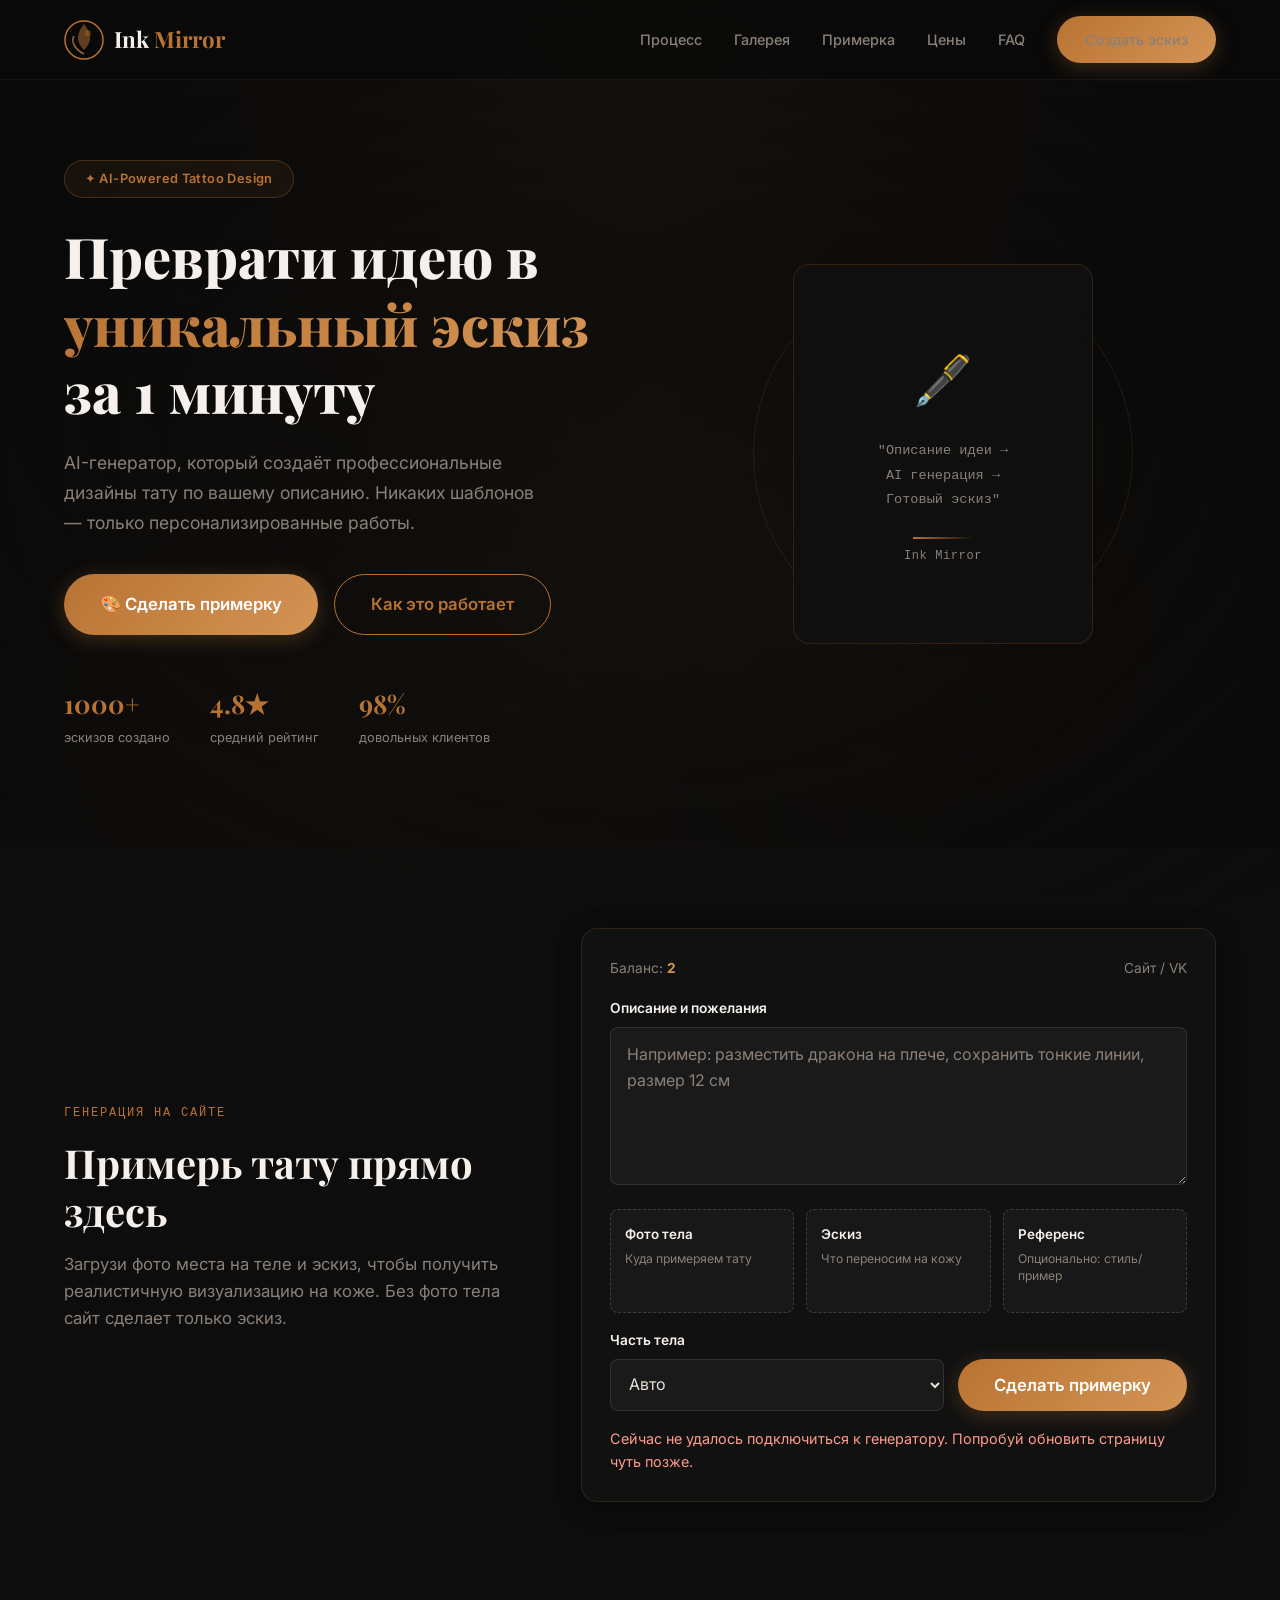
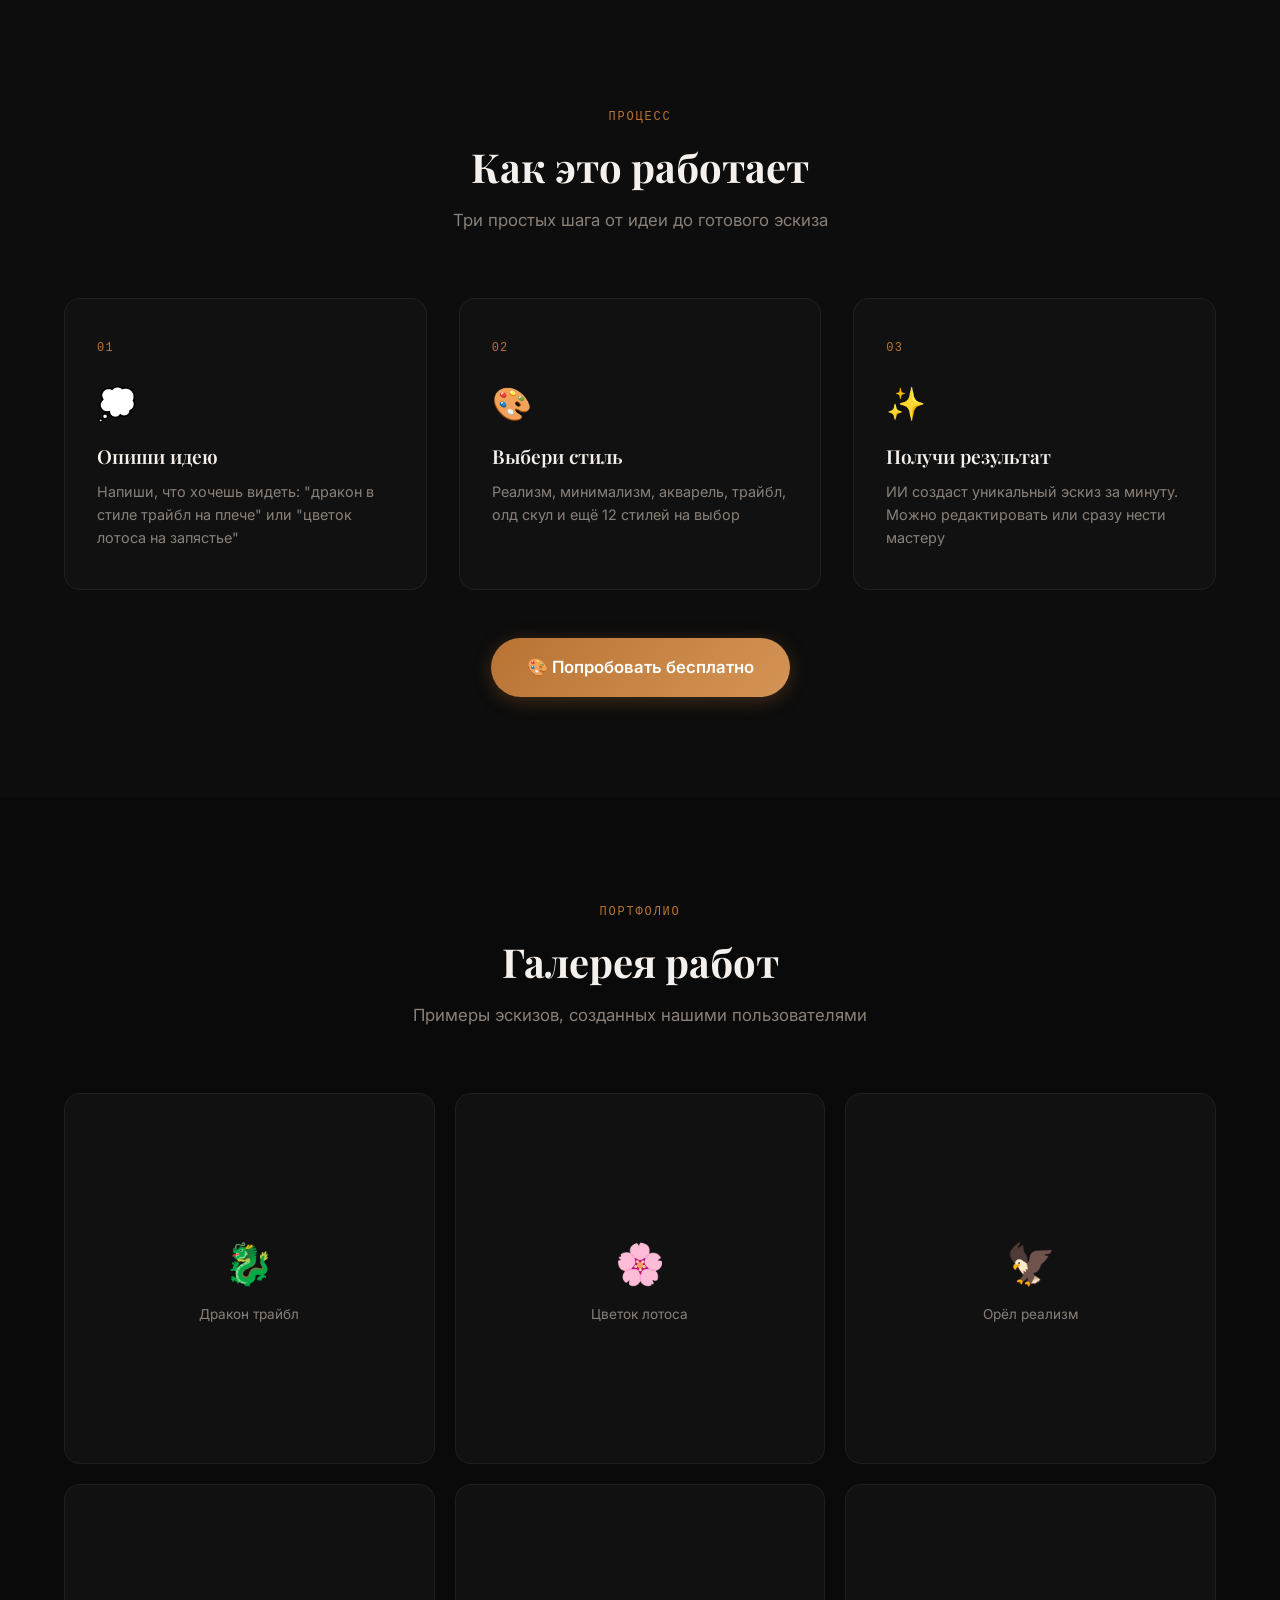
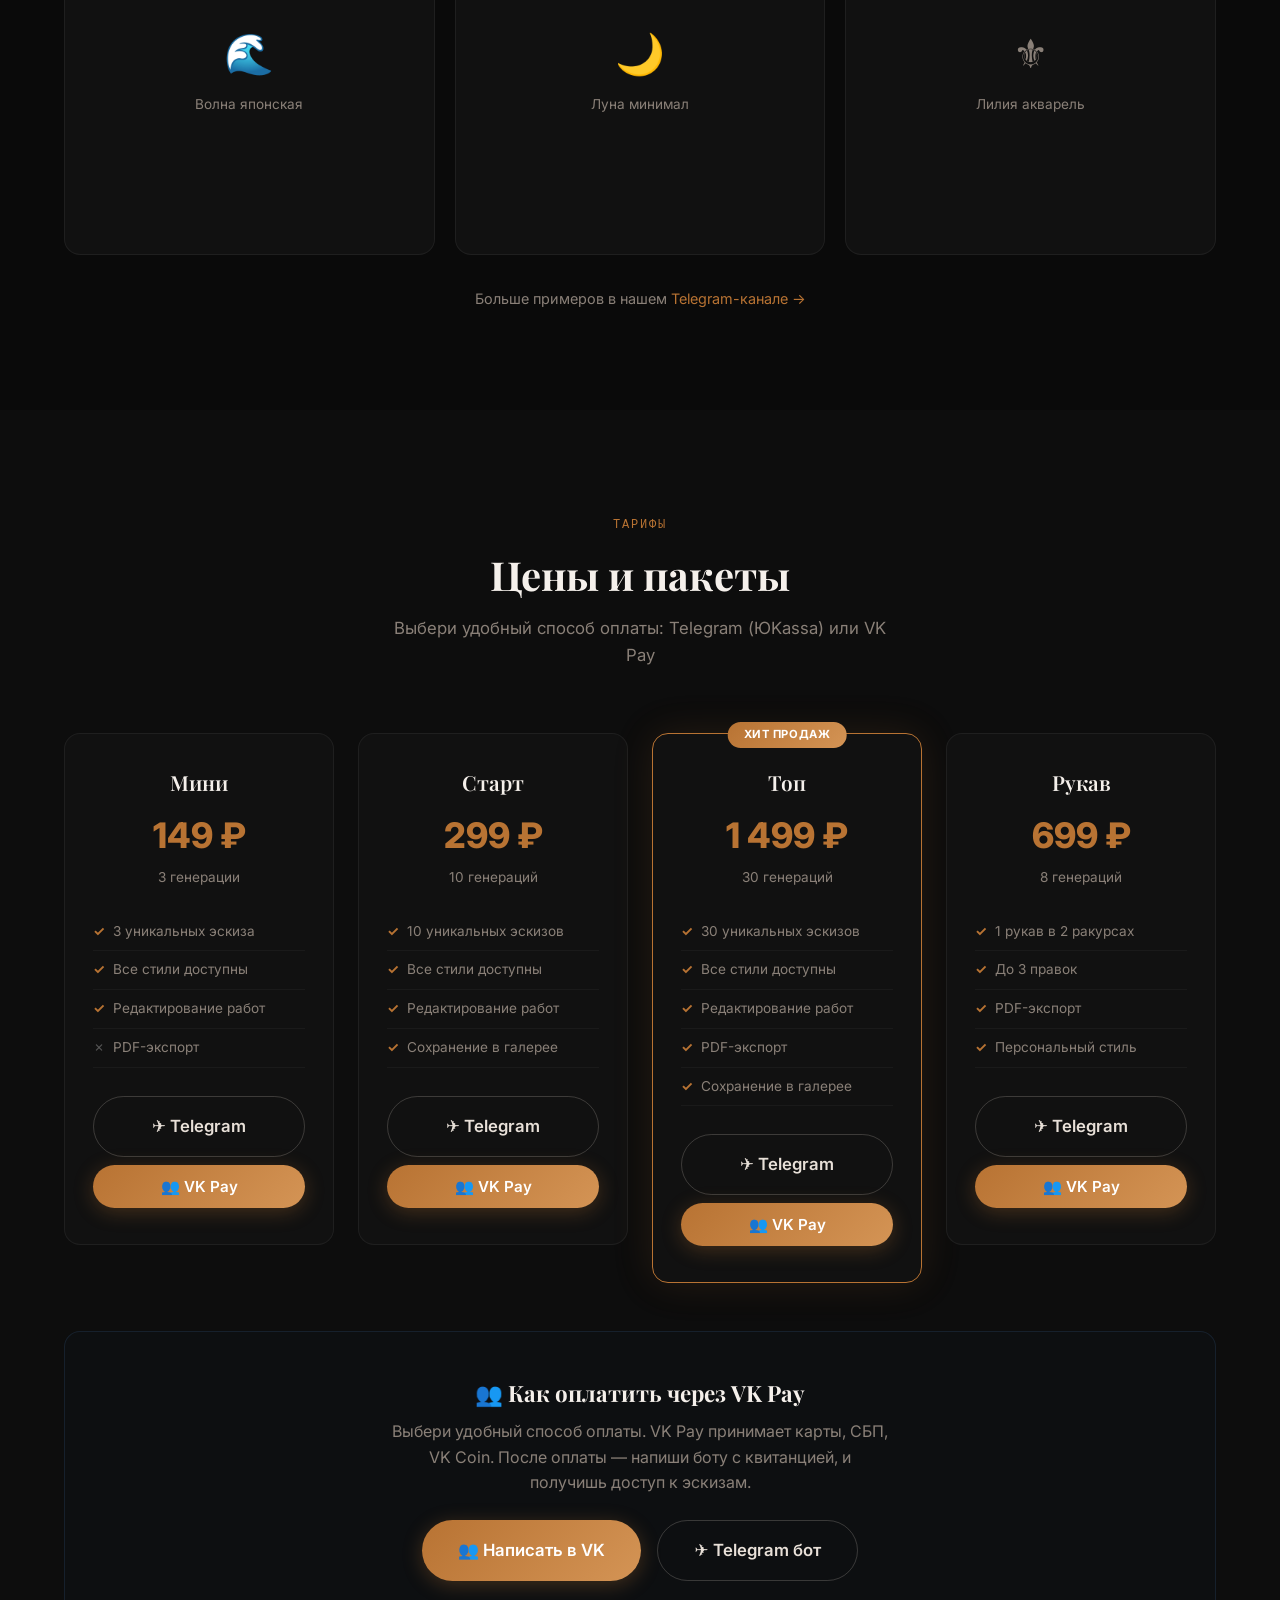
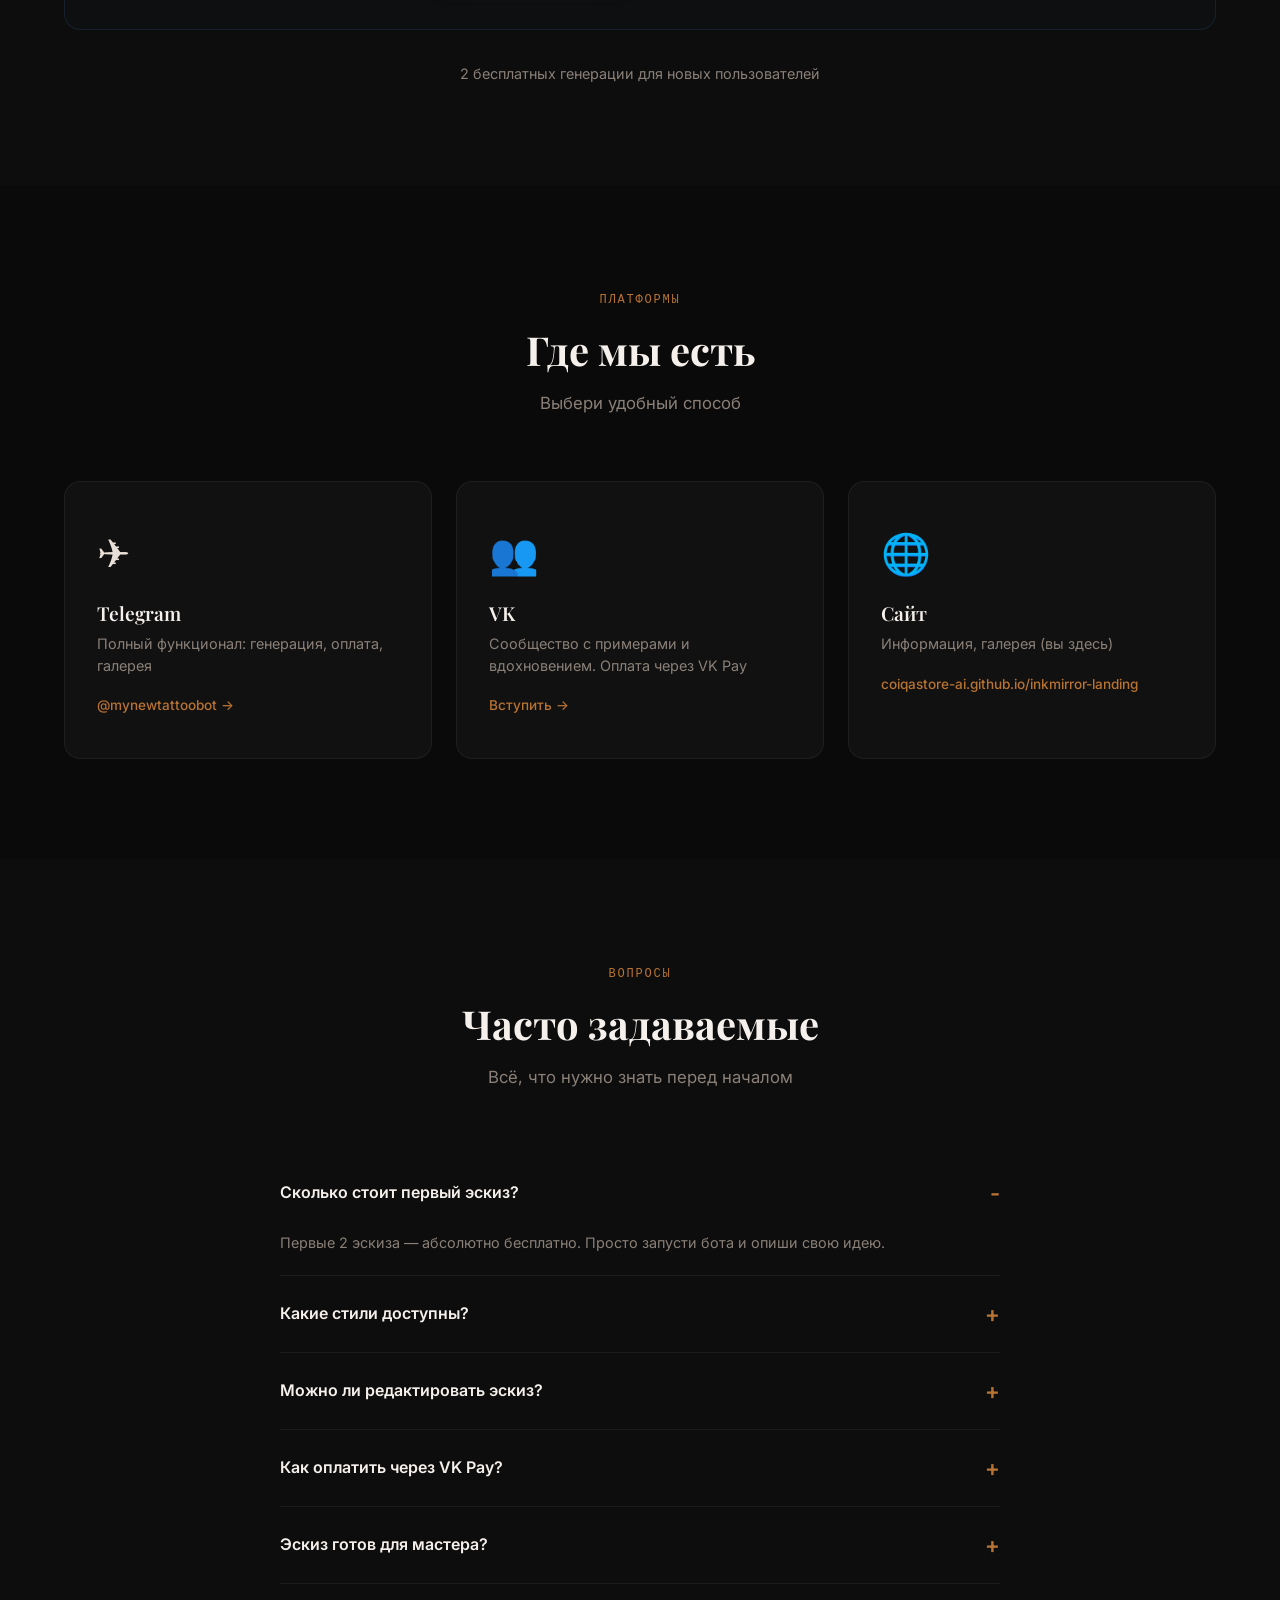
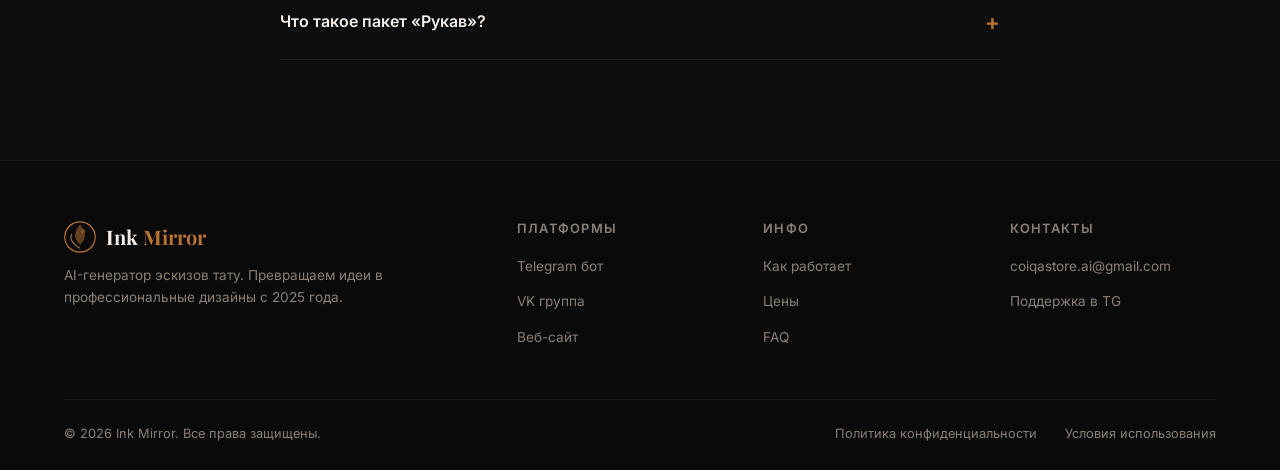
==== commit 8ef1fe0c: "fix: publish restored generation form" ====
--- a/index.html
+++ b/index.html
@@ -29,8 +29,6 @@
       --text: #e8e0d8;
       --text-muted: #8a8078;
       --text-heading: #f5f0eb;
-      --vk-blue: #4680C2;
-      --tg-blue: #0088cc;
       --font-heading: 'Playfair Display', var(--font-heading-fallback);
       --font-body: 'Inter', var(--font-body-fallback);
       --font-mono: Menlo, Monaco, Consolas, monospace;
@@ -119,19 +117,19 @@
     .btn-outline:hover { border-color: var(--copper); color: var(--copper); }
     .btn-large { padding: 16px 36px; font-size: 1.05rem; }
 
-    /* ===== Payment Buttons ===== */
+    /* ===== Payment Buttons (в палитре сайта) ===== */
     .btn-vk {
-      background: linear-gradient(135deg, var(--vk-blue), #5b9bd5);
+      background: linear-gradient(135deg, var(--copper), var(--copper-light));
       color: #fff;
-      box-shadow: 0 4px 20px rgba(70,128,194,.3);
-    }
-    .btn-vk:hover { transform: translateY(-2px); box-shadow: 0 6px 28px rgba(70,128,194,.45); }
+      box-shadow: 0 4px 20px rgba(184,115,51,.3);
+    }
+    .btn-vk:hover { transform: translateY(-2px); box-shadow: 0 6px 28px rgba(184,115,51,.45); }
     .btn-tg {
-      background: linear-gradient(135deg, var(--tg-blue), #00a3e6);
-      color: #fff;
-      box-shadow: 0 4px 20px rgba(0,136,204,.3);
-    }
-    .btn-tg:hover { transform: translateY(-2px); box-shadow: 0 6px 28px rgba(0,136,204,.45); }
+      background: transparent;
+      color: var(--text);
+      border: 1.5px solid rgba(232,224,216,.2);
+    }
+    .btn-tg:hover { background: rgba(184,115,51,.08); border-color: var(--copper); color: var(--copper); transform: translateY(-2px); }
 
     /* ===== Navbar ===== */
     .navbar {
@@ -278,13 +276,6 @@
     .generator-textarea:focus,
     .generator-select:focus { border-color: var(--copper); }
     .generator-textarea::placeholder { color: var(--text-muted); }
-    .generator-controls {
-      display: grid;
-      grid-template-columns: minmax(0, 1fr) auto;
-      gap: 14px;
-      align-items: end;
-      margin-top: 16px;
-    }
     .generator-uploads {
       display: grid;
       grid-template-columns: repeat(3, 1fr);
@@ -319,6 +310,13 @@
     .upload-tile.has-file {
       border-color: rgba(184,115,51,.55);
       background: rgba(184,115,51,.08);
+    }
+    .generator-controls {
+      display: grid;
+      grid-template-columns: minmax(0, 1fr) auto;
+      gap: 14px;
+      align-items: end;
+      margin-top: 16px;
     }
     .generator-status {
       min-height: 24px;
@@ -484,7 +482,7 @@
     .platform-desc { font-size: .9rem; color: var(--text-muted); margin-bottom: 16px; line-height: 1.5; }
     .platform-cta { font-size: .85rem; color: var(--copper); font-weight: 500; }
 
-    /* ===== YooKassa Section ===== */
+    /* ===== VK Pay Section ===== */
     .vkpay-section {
       background: rgba(70,128,194,.03);
       border: 1px solid rgba(70,128,194,.15);
@@ -581,7 +579,7 @@
       .hero-title { font-size: 2.8rem; }
     }
 
-    /* ===== YooKassa Modal ===== */
+    /* ===== VK Pay Modal ===== */
     .modal-overlay {
       display: none;
       position: fixed; inset: 0;
@@ -619,21 +617,90 @@
       margin-bottom: 4px;
     }
     .modal-label { font-size: .85rem; color: var(--text-muted); margin-bottom: 28px; }
-    .modal-input {
-      width: 100%;
-      margin-bottom: 14px;
-      padding: 14px 16px;
-      border-radius: var(--radius-sm);
-      border: 1px solid rgba(255,255,255,.12);
-      background: rgba(255,255,255,.04);
-      color: var(--text);
-      font: inherit;
-      outline: none;
-    }
-    .modal-input:focus { border-color: var(--copper); }
-    .modal-input::placeholder { color: var(--text-muted); }
     .modal-methods { display: flex; flex-direction: column; gap: 12px; }
     .modal-methods .btn { width: 100%; justify-content: center; padding: 14px 28px; font-size: 1rem; }
+
+    /* ===== Scroll Reveal Animations ===== */
+    .reveal {
+      opacity: 0;
+      transform: translateY(24px);
+      transition: opacity .6s cubic-bezier(.4,0,.2,1), transform .6s cubic-bezier(.4,0,.2,1);
+    }
+    .reveal.revealed {
+      opacity: 1;
+      transform: translateY(0);
+    }
+    .gallery-item { overflow: hidden; }
+    .gallery-item .gallery-placeholder {
+      transition: transform .5s cubic-bezier(.4,0,.2,1);
+    }
+    .gallery-item:hover .gallery-placeholder {
+      transform: scale(1.1);
+    }
+    .gallery-item img {
+      transition: transform .5s cubic-bezier(.4,0,.2,1);
+    }
+    .gallery-item:hover img {
+      transform: scale(1.08);
+    }
+
+    /* ===== Hero Entrance Animation ===== */
+    @keyframes hero-in {
+      0% { opacity: 0; transform: translateY(30px); filter: blur(4px); }
+      100% { opacity: 1; transform: translateY(0); filter: blur(0); }
+    }
+    .hero-content > * {
+      opacity: 0;
+      animation: hero-in .7s cubic-bezier(.16,1,.3,1) forwards;
+    }
+    .hero-content > :nth-child(1) { animation-delay: .1s; }
+    .hero-content > :nth-child(2) { animation-delay: .25s; }
+    .hero-content > :nth-child(3) { animation-delay: .4s; }
+    .hero-content > :nth-child(4) { animation-delay: .55s; }
+    .hero-content > :nth-child(5) { animation-delay: .7s; }
+    .hero-visual {
+      opacity: 0;
+      animation: hero-in .8s cubic-bezier(.16,1,.3,1) .4s forwards;
+    }
+
+    /* ===== Stagger ===== */
+    .reveal-stagger > * {
+      opacity: 0;
+      transform: translateY(20px);
+      transition: opacity .5s cubic-bezier(.4,0,.2,1), transform .5s cubic-bezier(.4,0,.2,1);
+    }
+    .reveal-stagger.staggered > * {
+      opacity: 1;
+      transform: translateY(0);
+    }
+    .reveal-stagger.staggered > :nth-child(1) { transition-delay: 0s; }
+    .reveal-stagger.staggered > :nth-child(2) { transition-delay: .1s; }
+    .reveal-stagger.staggered > :nth-child(3) { transition-delay: .2s; }
+    .reveal-stagger.staggered > :nth-child(4) { transition-delay: .3s; }
+    .reveal-stagger.staggered > :nth-child(5) { transition-delay: .4s; }
+    .reveal-stagger.staggered > :nth-child(6) { transition-delay: .5s; }
+
+    /* ===== Counter Animation ===== */
+    @keyframes count-in {
+      0% { opacity: 0; transform: scale(.8); }
+      100% { opacity: 1; transform: scale(1); }
+    }
+    .hero-stat {
+      opacity: 0;
+      animation: count-in .4s cubic-bezier(.4,0,.2,1) forwards;
+    }
+    .hero-stat:nth-child(1) { animation-delay: .8s; }
+    .hero-stat:nth-child(2) { animation-delay: .95s; }
+    .hero-stat:nth-child(3) { animation-delay: 1.1s; }
+
+    /* ===== Floating ring ===== */
+    @keyframes float-ring {
+      0%,100% { transform: translateY(0) scale(1); }
+      50% { transform: translateY(-12px) scale(1.02); }
+    }
+    .hero-ring {
+      animation: ring-pulse 4s ease-in-out infinite, float-ring 6s ease-in-out infinite !important;
+    }
   </style>
 </head>
 <body>
@@ -655,7 +722,7 @@
     <div class="nav-links" id="nav">
       <a href="#how">Процесс</a>
       <a href="#gallery">Галерея</a>
-      <a href="#generator">Создать эскиз</a>
+      <a href="#generator">Примерка</a>
       <a href="#pricing">Цены</a>
       <a href="#faq">FAQ</a>
       <a href="#generator" class="btn btn-primary">Создать эскиз</a>
@@ -680,7 +747,7 @@
           Никаких шаблонов — только персонализированные работы.
         </p>
         <div class="hero-cta">
-          <a href="#generator" class="btn btn-primary btn-large">&#127912; Создать эскиз</a>
+          <a href="#generator" class="btn btn-primary btn-large">&#127912; Сделать примерку</a>
           <a href="#how" class="btn btn-copper btn-large">Как это работает</a>
         </div>
         <div class="hero-stats">
@@ -716,7 +783,7 @@
 </section>
 
 <!-- Generator -->
-<section id="generator" class="section section-dark generator-section">
+<section id="generator" class="section section-dark reveal generator-section">
   <div class="container">
     <div class="generator-layout">
       <div>
@@ -752,7 +819,7 @@
         </div>
         <div class="generator-controls">
           <div>
-            <label class="generator-label" for="tattoo-placement">Место / стиль</label>
+            <label class="generator-label" for="tattoo-placement">Часть тела</label>
             <select id="tattoo-placement" class="generator-select">
               <option value="auto">Авто</option>
               <option value="forearm">Предплечье</option>
@@ -780,14 +847,14 @@
 </section>
 
 <!-- How It Works -->
-<section id="how" class="section section-dark">
+<section id="how" class="section section-dark reveal">
   <div class="container">
     <div class="section-header">
       <span class="section-tag">Процесс</span>
       <h2 class="section-title">Как это работает</h2>
       <p class="section-subtitle">Три простых шага от идеи до готового эскиза</p>
     </div>
-    <div class="steps">
+    <div class="steps reveal-stagger">
       <div class="step-card">
         <div class="step-num">01</div>
         <div class="step-icon">&#128173;</div>
@@ -814,14 +881,14 @@
 </section>
 
 <!-- Gallery -->
-<section id="gallery" class="section">
+<section id="gallery" class="section reveal">
   <div class="container">
     <div class="section-header">
       <span class="section-tag">Портфолио</span>
       <h2 class="section-title">Галерея работ</h2>
       <p class="section-subtitle">Примеры эскизов, созданных нашими пользователями</p>
     </div>
-    <div class="gallery-grid">
+    <div class="gallery-grid reveal-stagger">
       <div class="gallery-item"><div class="gallery-placeholder"><span>&#128009;</span><p>Дракон трайбл</p></div></div>
       <div class="gallery-item"><div class="gallery-placeholder"><span>&#127800;</span><p>Цветок лотоса</p></div></div>
       <div class="gallery-item"><div class="gallery-placeholder"><span>&#129413;</span><p>Орёл реализм</p></div></div>
@@ -834,14 +901,14 @@
 </section>
 
 <!-- Pricing -->
-<section id="pricing" class="section section-dark">
+<section id="pricing" class="section section-dark reveal">
   <div class="container">
     <div class="section-header">
       <span class="section-tag">Тарифы</span>
       <h2 class="section-title">Цены и пакеты</h2>
-      <p class="section-subtitle">Единые цены для сайта, Telegram и VK. Оплата картой, СБП или через бота.</p>
-    </div>
-    <div class="pricing-grid">
+      <p class="section-subtitle">Выбери удобный способ оплаты: Telegram (ЮKassa) или VK Pay</p>
+    </div>
+    <div class="pricing-grid reveal-stagger">
       <!-- Мини -->
       <div class="pricing-card">
         <h3 class="pricing-name">Мини</h3>
@@ -855,13 +922,13 @@
         </ul>
         <div class="pricing-actions">
           <a href="https://t.me/mynewtattoobot" class="btn btn-tg btn-large" target="_blank">&#9992;&#65039; Telegram</a>
-          <button class="btn btn-vk" data-plan-id="mini" data-plan="Мини" data-price="149" data-description="Тариф Мини — 3 генерации">&#128179; Оплатить картой</button>
+          <button class="btn btn-vk" data-plan="Мини" data-price="149">&#128101; VK Pay</button>
         </div>
       </div>
       <!-- Старт -->
       <div class="pricing-card">
         <h3 class="pricing-name">Старт</h3>
-        <div class="pricing-price">399 &#8381;</div>
+        <div class="pricing-price">299 &#8381;</div>
         <div class="pricing-sub">10 генераций</div>
         <ul class="pricing-features">
           <li><span class="check">&#10003;</span> 10 уникальных эскизов</li>
@@ -871,14 +938,14 @@
         </ul>
         <div class="pricing-actions">
           <a href="https://t.me/mynewtattoobot" class="btn btn-tg btn-large" target="_blank">&#9992;&#65039; Telegram</a>
-          <button class="btn btn-vk" data-plan-id="start" data-plan="Старт" data-price="399" data-description="Тариф Старт — 10 генераций">&#128179; Оплатить картой</button>
+          <button class="btn btn-vk" data-plan="Старт" data-price="299">&#128101; VK Pay</button>
         </div>
       </div>
       <!-- Топ -->
       <div class="pricing-card featured">
         <div class="pricing-badge">Хит продаж</div>
         <h3 class="pricing-name">Топ</h3>
-        <div class="pricing-price">899 &#8381;</div>
+        <div class="pricing-price">1 499 &#8381;</div>
         <div class="pricing-sub">30 генераций</div>
         <ul class="pricing-features">
           <li><span class="check">&#10003;</span> 30 уникальных эскизов</li>
@@ -889,7 +956,7 @@
         </ul>
         <div class="pricing-actions">
           <a href="https://t.me/mynewtattoobot" class="btn btn-tg btn-large" target="_blank">&#9992;&#65039; Telegram</a>
-          <button class="btn btn-vk" data-plan-id="top" data-plan="Топ" data-price="899" data-description="Тариф Топ — 30 генераций">&#128179; Оплатить картой</button>
+          <button class="btn btn-vk" data-plan="Топ" data-price="1499">&#128101; VK Pay</button>
         </div>
       </div>
       <!-- Рукав -->
@@ -905,17 +972,17 @@
         </ul>
         <div class="pricing-actions">
           <a href="https://t.me/mynewtattoobot" class="btn btn-tg btn-large" target="_blank">&#9992;&#65039; Telegram</a>
-          <button class="btn btn-vk" data-plan-id="sleeve" data-plan="Рукав" data-price="699" data-description="Тариф Рукав — 8 генераций">&#128179; Оплатить картой</button>
+          <button class="btn btn-vk" data-plan="Рукав" data-price="699">&#128101; VK Pay</button>
         </div>
       </div>
     </div>
 
-    <!-- YooKassa Info Section -->
+    <!-- VK Pay Info Section -->
     <div class="vkpay-section">
-      <h3>&#128179; Как оплатить через ЮKassa</h3>
-      <p>Выбери тариф и оплати картой, через СБП, ЮMoney или электронный кошелёк. Если что-то пойдёт не так, Telegram-бот поможет продолжить покупку.</p>
+      <h3>&#128101; Как оплатить через VK Pay</h3>
+      <p>Выбери удобный способ оплаты. VK Pay принимает карты, СБП, VK Coin. После оплаты — напиши боту с квитанцией, и получишь доступ к эскизам.</p>
       <div class="vkpay-methods">
-        <a href="#pricing" class="btn btn-vk btn-large">&#128179; Выбрать тариф</a>
+        <a href="https://vk.com/im?sel=-238303460" class="btn btn-vk btn-large" target="_blank">&#128101; Написать в VK</a>
         <a href="https://t.me/mynewtattoobot" class="btn btn-tg btn-large" target="_blank">&#9992;&#65039; Telegram бот</a>
       </div>
     </div>
@@ -925,14 +992,14 @@
 </section>
 
 <!-- Platforms -->
-<section id="platforms" class="section">
+<section id="platforms" class="section reveal">
   <div class="container">
     <div class="section-header">
       <span class="section-tag">Платформы</span>
       <h2 class="section-title">Где мы есть</h2>
       <p class="section-subtitle">Выбери удобный способ</p>
     </div>
-    <div class="platform-grid">
+    <div class="platform-grid reveal-stagger">
       <a href="https://t.me/mynewtattoobot" class="platform-card" target="_blank">
         <div class="platform-icon">&#9992;&#65039;</div>
         <h3 class="platform-title">Telegram</h3>
@@ -942,13 +1009,13 @@
       <a href="https://vk.com/club238303460" class="platform-card" target="_blank">
         <div class="platform-icon">&#128101;</div>
         <h3 class="platform-title">VK</h3>
-        <p class="platform-desc">Сообщество с примерами и вдохновением. Единые тарифы с сайтом и Telegram</p>
+        <p class="platform-desc">Сообщество с примерами и вдохновением. Оплата через VK Pay</p>
         <span class="platform-cta">Вступить &rarr;</span>
       </a>
       <a href="https://coiqastore-ai.github.io/inkmirror-landing/" class="platform-card" target="_blank">
         <div class="platform-icon">&#127760;</div>
         <h3 class="platform-title">Сайт</h3>
-        <p class="platform-desc">Генерация, баланс и оплата без переходов</p>
+        <p class="platform-desc">Информация, галерея (вы здесь)</p>
         <span class="platform-cta">coiqastore-ai.github.io/inkmirror-landing</span>
       </a>
     </div>
@@ -956,7 +1023,7 @@
 </section>
 
 <!-- FAQ -->
-<section id="faq" class="section section-dark">
+<section id="faq" class="section section-dark reveal">
   <div class="container">
     <div class="section-header">
       <span class="section-tag">Вопросы</span>
@@ -977,8 +1044,8 @@
         <div class="faq-a">Да, после генерации доступно до 5 правок: изменить цвет, детализацию, добавить элементы.</div>
       </div>
       <div class="faq-item">
-        <div class="faq-q">Как оплатить через ЮKassa?</div>
-        <div class="faq-a">Нажми «Оплатить картой» на карточке тарифа. Сайт создаст платёж ЮKassa и перенаправит на безопасную страницу оплаты. Если платёж не открылся, перейди в Telegram-бота и выбери тот же тариф.</div>
+        <div class="faq-q">Как оплатить через VK Pay?</div>
+        <div class="faq-a">Нажми кнопку "VK Pay" на карточке тарифа, затем выбери удобный способ: оплата через бота Telegram (ЮKassa — карты, СБП, электронные кошельки) или напиши в наше сообщество VK для индивидуального заказа. VK Pay принимает карты, СБП, VK Coin.</div>
       </div>
       <div class="faq-item">
         <div class="faq-q">Эскиз готов для мастера?</div>
@@ -992,26 +1059,25 @@
   </div>
 </section>
 
-<!-- YooKassa Modal -->
+<!-- VK Pay Modal -->
 <div class="modal-overlay" id="vkpay-modal">
   <div class="modal">
     <button class="modal-close" onclick="closeVkPay()">&times;</button>
-    <h3>&#128179; Оплата через ЮKassa</h3>
-    <p id="vkpay-desc">Вы выбрали тариф <strong id="vkpay-plan-name">Топ</strong>. После оплаты вернёмся на сайт.</p>
-    <div class="modal-price" id="vkpay-amount">899 &#8381;</div>
+    <h3>&#128101; Оплата через VK Pay</h3>
+    <p id="vkpay-desc">Вы выбрали тариф <strong id="vkpay-plan-name">Топ</strong></p>
+    <div class="modal-price" id="vkpay-amount">1 499 &#8381;</div>
     <div class="modal-label">Тариф <span id="vkpay-plan-label">Топ</span></div>
-    <input id="payment-contact" class="modal-input" type="text" inputmode="email" autocomplete="email" placeholder="Email или телефон для чека">
     <div class="modal-methods">
-      <button id="yookassa-pay-btn" class="btn btn-vk btn-large" type="button" onclick="paySelectedPlan()">
-        &#128179; Оплатить картой (ЮKassa)
-      </button>
+      <a id="vkpay-vk-link" href="https://vk.com/im?sel=-238303460" class="btn btn-vk btn-large" target="_blank">
+        &#128101; Оплатить через VK Pay
+      </a>
       <a href="https://t.me/mynewtattoobot" class="btn btn-tg btn-large" target="_blank">
         &#9992;&#65039; Оплатить через Telegram
       </a>
     </div>
     <p style="margin-top:20px;font-size:.8rem;color:var(--text-muted);">
-      Принимаем карты Visa/MC, СБП, ЮMoney, электронные кошельки.<br>
-      После оплаты ЮKassa вернёт на сайт. Если оплата не открылась, напиши в <a href="https://t.me/mynewtattoobot" target="_blank" style="color:var(--copper);">Telegram-бот</a>.
+      VK Pay принимает карты Visa/MC, СБП, VK Coin.<br>
+      После оплаты пришли квитанцию в <a href="https://vk.com/im?sel=-238303460" target="_blank" style="color:var(--copper);">сообщения VK</a>.
     </p>
   </div>
 </div>
@@ -1067,9 +1133,76 @@
 </footer>
 
 <script>
-/* ===== Ink Mirror API ===== */
+/* ===== Scroll Reveal (IntersectionObserver) ===== */
+(function() {
+  'use strict';
+
+  // Reveal sections
+  var revealObserver = new IntersectionObserver(function(entries) {
+    entries.forEach(function(entry) {
+      if (entry.isIntersecting) {
+        entry.target.classList.add('revealed');
+        revealObserver.unobserve(entry.target);
+      }
+    });
+  }, { threshold: 0.1, rootMargin: '0px 0px -20px 0px' });
+
+  document.querySelectorAll('.reveal').forEach(function(el) {
+    revealObserver.observe(el);
+  });
+
+  // Stagger grids
+  var staggerObserver = new IntersectionObserver(function(entries) {
+    entries.forEach(function(entry) {
+      if (entry.isIntersecting) {
+        entry.target.classList.add('staggered');
+        staggerObserver.unobserve(entry.target);
+      }
+    });
+  }, { threshold: 0.15, rootMargin: '0px 0px -20px 0px' });
+
+  document.querySelectorAll('.reveal-stagger').forEach(function(el) {
+    staggerObserver.observe(el);
+  });
+
+  // Animated counters
+  function animateCounter(el) {
+    var text = el.textContent.trim();
+    var match = text.match(/^([\d.]+)(.*)$/);
+    if (!match) return;
+    var target = parseFloat(match[1]);
+    var suffix = match[2];
+    var duration = 1800;
+    var start = performance.now();
+    var isInt = Number.isInteger(target);
+
+    function tick(now) {
+      var t = Math.min((now - start) / duration, 1);
+      var eased = 1 - Math.pow(1 - t, 3);
+      var curr = eased * target;
+      el.textContent = (isInt ? Math.round(curr) : curr.toFixed(1)) + suffix;
+      if (t < 1) requestAnimationFrame(tick);
+    }
+    requestAnimationFrame(tick);
+  }
+
+  var counterObserver = new IntersectionObserver(function(entries) {
+    entries.forEach(function(entry) {
+      if (entry.isIntersecting) {
+        animateCounter(entry.target);
+        counterObserver.unobserve(entry.target);
+      }
+    });
+  }, { threshold: 0.5 });
+
+  document.querySelectorAll('.hero-stat-num').forEach(function(el) {
+    counterObserver.observe(el);
+  });
+
+})();
+
+/* ===== Ink Mirror Generator API ===== */
 var API_BASE = 'https://ink-mirror-api.coiqastore.workers.dev';
-var selectedPaymentPlan = null;
 var userId = localStorage.getItem('inkmirror_user_id');
 var uploadImages = {
   body_image: '',
@@ -1122,12 +1255,7 @@
 }
 
 function openPaymentRequiredModal() {
-  openVkPay({
-    planId: 'start',
-    planName: 'Старт',
-    amount: 399,
-    description: 'Тариф Старт — 10 генераций'
-  });
+  if (typeof openVkPay === 'function') openVkPay('Старт', 299);
 }
 
 function readImageAsDataUrl(file, maxSize) {
@@ -1241,7 +1369,7 @@
 
     showResult(data.image_url, data.balance_remaining, Boolean(uploadImages.body_image));
   } catch (e) {
-    setGeneratorStatus('Не получилось создать эскиз: ' + (e.message || 'попробуй ещё раз чуть позже'), 'error');
+    setGeneratorStatus('Не получилось создать результат: ' + (e.message || 'попробуй ещё раз чуть позже'), 'error');
   } finally {
     if (button) {
       button.disabled = false;
@@ -1264,18 +1392,12 @@
 bindUpload('body-photo', 'body-upload-tile', 'body-upload-hint', 'body_image');
 bindUpload('sketch-photo', 'sketch-upload-tile', 'sketch-upload-hint', 'sketch_image');
 bindUpload('reference-photo', 'reference-upload-tile', 'reference-upload-hint', 'reference_image');
-
-/* ===== YooKassa buttons (delegated) ===== */
+registerSession();
+
+/* ===== VK Pay buttons (delegated) ===== */
 document.addEventListener('click', function(e) {
   var btn = e.target.closest('.btn-vk[data-plan]');
-  if (btn) {
-    openVkPay({
-      planId: btn.getAttribute('data-plan-id'),
-      planName: btn.getAttribute('data-plan'),
-      amount: parseInt(btn.getAttribute('data-price'), 10),
-      description: btn.getAttribute('data-description')
-    });
-  }
+  if (btn) openVkPay(btn.getAttribute('data-plan'), parseInt(btn.getAttribute('data-price')));
 });
 
 /* ===== FAQ Toggle ===== */
@@ -1296,67 +1418,19 @@
   a.addEventListener('click', function() { document.getElementById('nav').classList.remove('open'); });
 });
 
-/* ===== YooKassa Modal ===== */
-function openVkPay(plan) {
+/* ===== VK Pay Modal ===== */
+function openVkPay(planName, amount) {
   var modal = document.getElementById('vkpay-modal');
-  selectedPaymentPlan = plan;
-  var planName = plan.planName;
-  var amount = plan.amount;
   document.getElementById('vkpay-plan-name').textContent = planName;
   document.getElementById('vkpay-plan-label').textContent = planName;
   document.getElementById('vkpay-amount').innerHTML = amount.toLocaleString('ru-RU') + ' &#8381;';
 
+  var vkLink = document.getElementById('vkpay-vk-link');
+  var message = encodeURIComponent('Хочу купить тату эскиз! Пакет: ' + planName + ' (' + amount + ' руб)');
+  vkLink.href = 'https://vk.com/im?sel=-238303460&message=' + message;
+
   modal.classList.add('open');
   return false;
-}
-
-async function paySelectedPlan() {
-  if (!selectedPaymentPlan) return;
-  var contact = document.getElementById('payment-contact').value.trim();
-  if (!contact) {
-    alert('Укажи email или телефон для чека.');
-    return;
-  }
-  await payWithYooKassa(
-    selectedPaymentPlan.planId,
-    selectedPaymentPlan.planName,
-    selectedPaymentPlan.amount,
-    selectedPaymentPlan.description,
-    contact
-  );
-}
-
-async function payWithYooKassa(planId, planName, amount, description, customerContact) {
-  var button = document.getElementById('yookassa-pay-btn');
-  var originalText = button.innerHTML;
-  button.disabled = true;
-  button.innerHTML = '&#8987; Создаём платёж...';
-
-  try {
-    var resp = await fetch(API_BASE + '/api/create-payment', {
-      method: 'POST',
-      headers: { 'Content-Type': 'application/json' },
-      body: JSON.stringify({
-        user_id: userId,
-        plan_id: planId,
-        plan_name: planName,
-        amount: amount,
-        description: description,
-        customer_contact: customerContact
-      })
-    });
-    var data = await resp.json();
-    if (data.payment_url) {
-      window.location.href = data.payment_url;
-      return;
-    }
-    alert('Ошибка создания платежа. Попробуй через Telegram.');
-  } catch (e) {
-    alert('Не удалось создать платёж. Напиши боту: @mynewtattoobot');
-  } finally {
-    button.disabled = false;
-    button.innerHTML = originalText;
-  }
 }
 
 function closeVkPay() {
@@ -1371,15 +1445,7 @@
 /* ===== Close modal on Escape ===== */
 document.addEventListener('keydown', function(e) {
   if (e.key === 'Escape') closeVkPay();
-});
-
-registerSession();
-
-if (new URLSearchParams(window.location.search).get('payment') === 'return') {
-  setGeneratorStatus('Вернулись с оплаты. Если платёж прошёл, баланс обновится после уведомления ЮKassa.', 'success');
-  setTimeout(function() { getBalance().catch(function() {}); }, 1500);
-}
-</script>
+});</script>
 
 </body>
 </html>
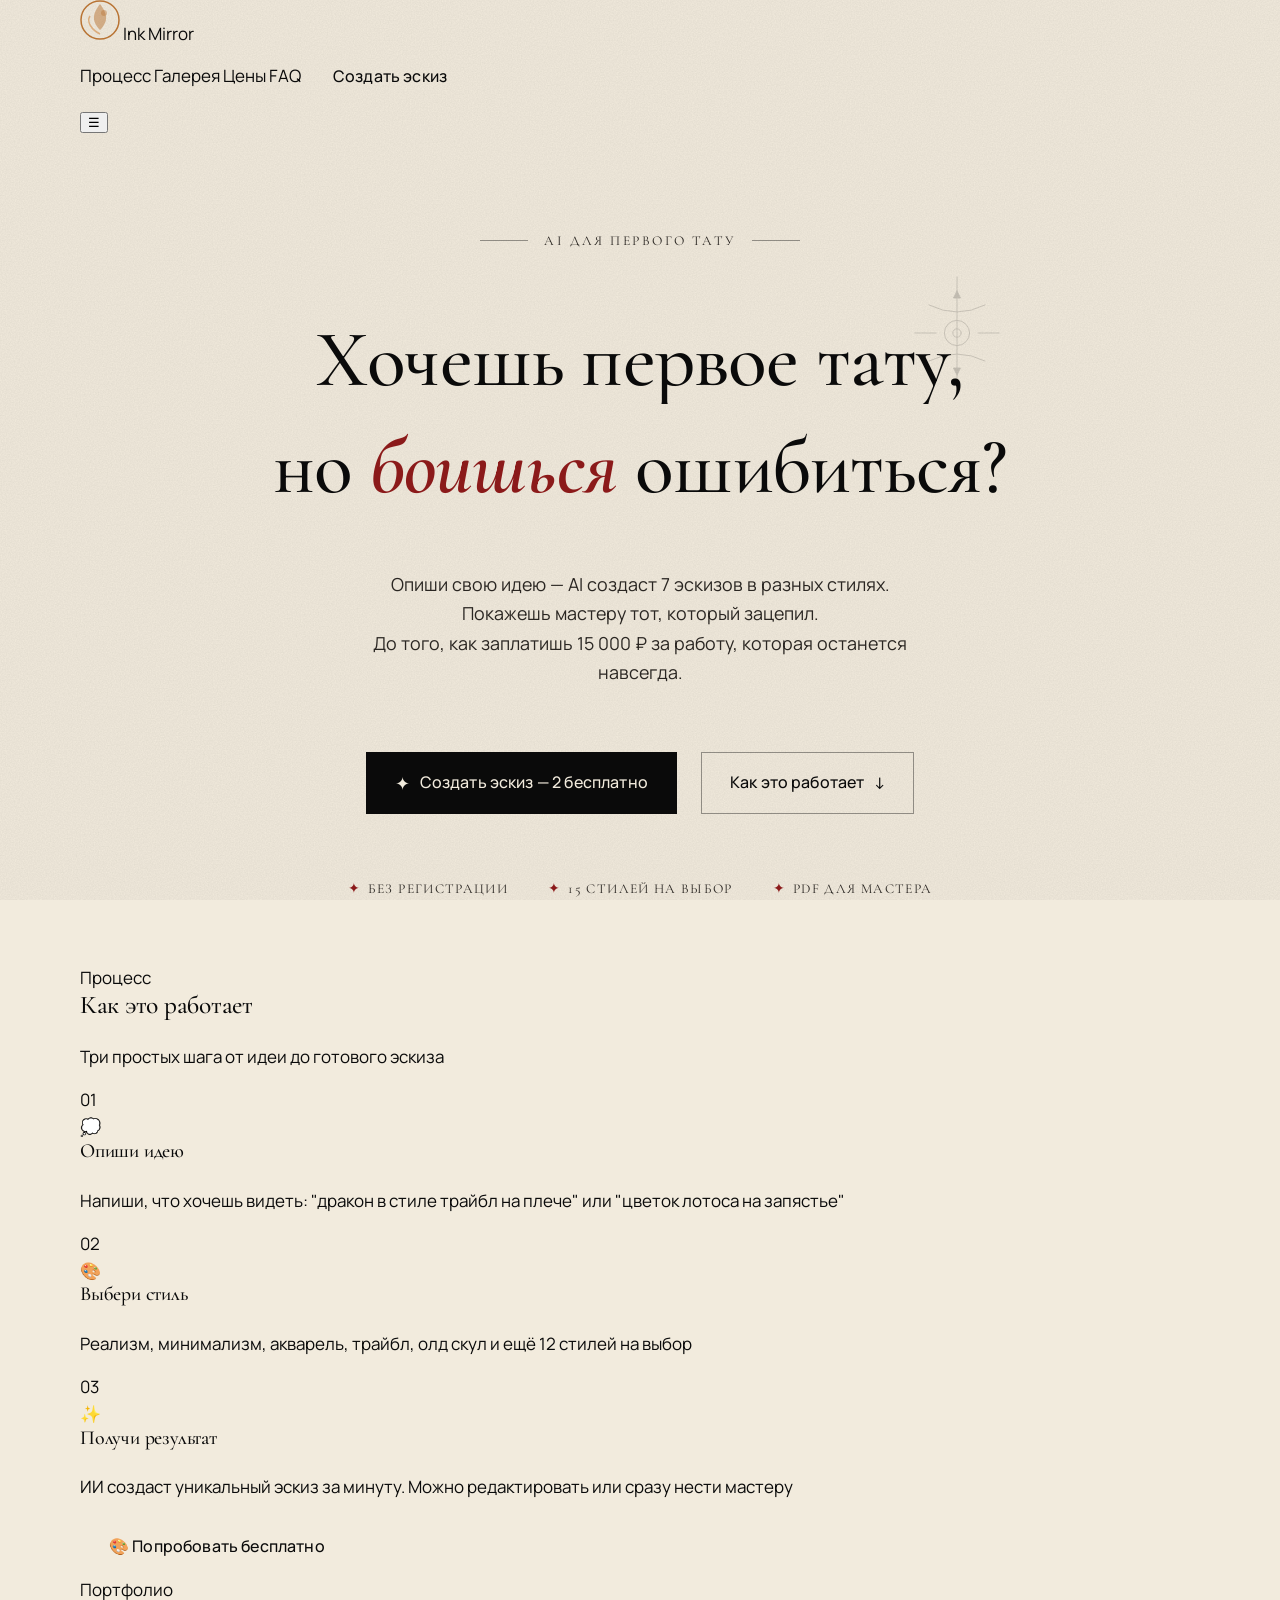
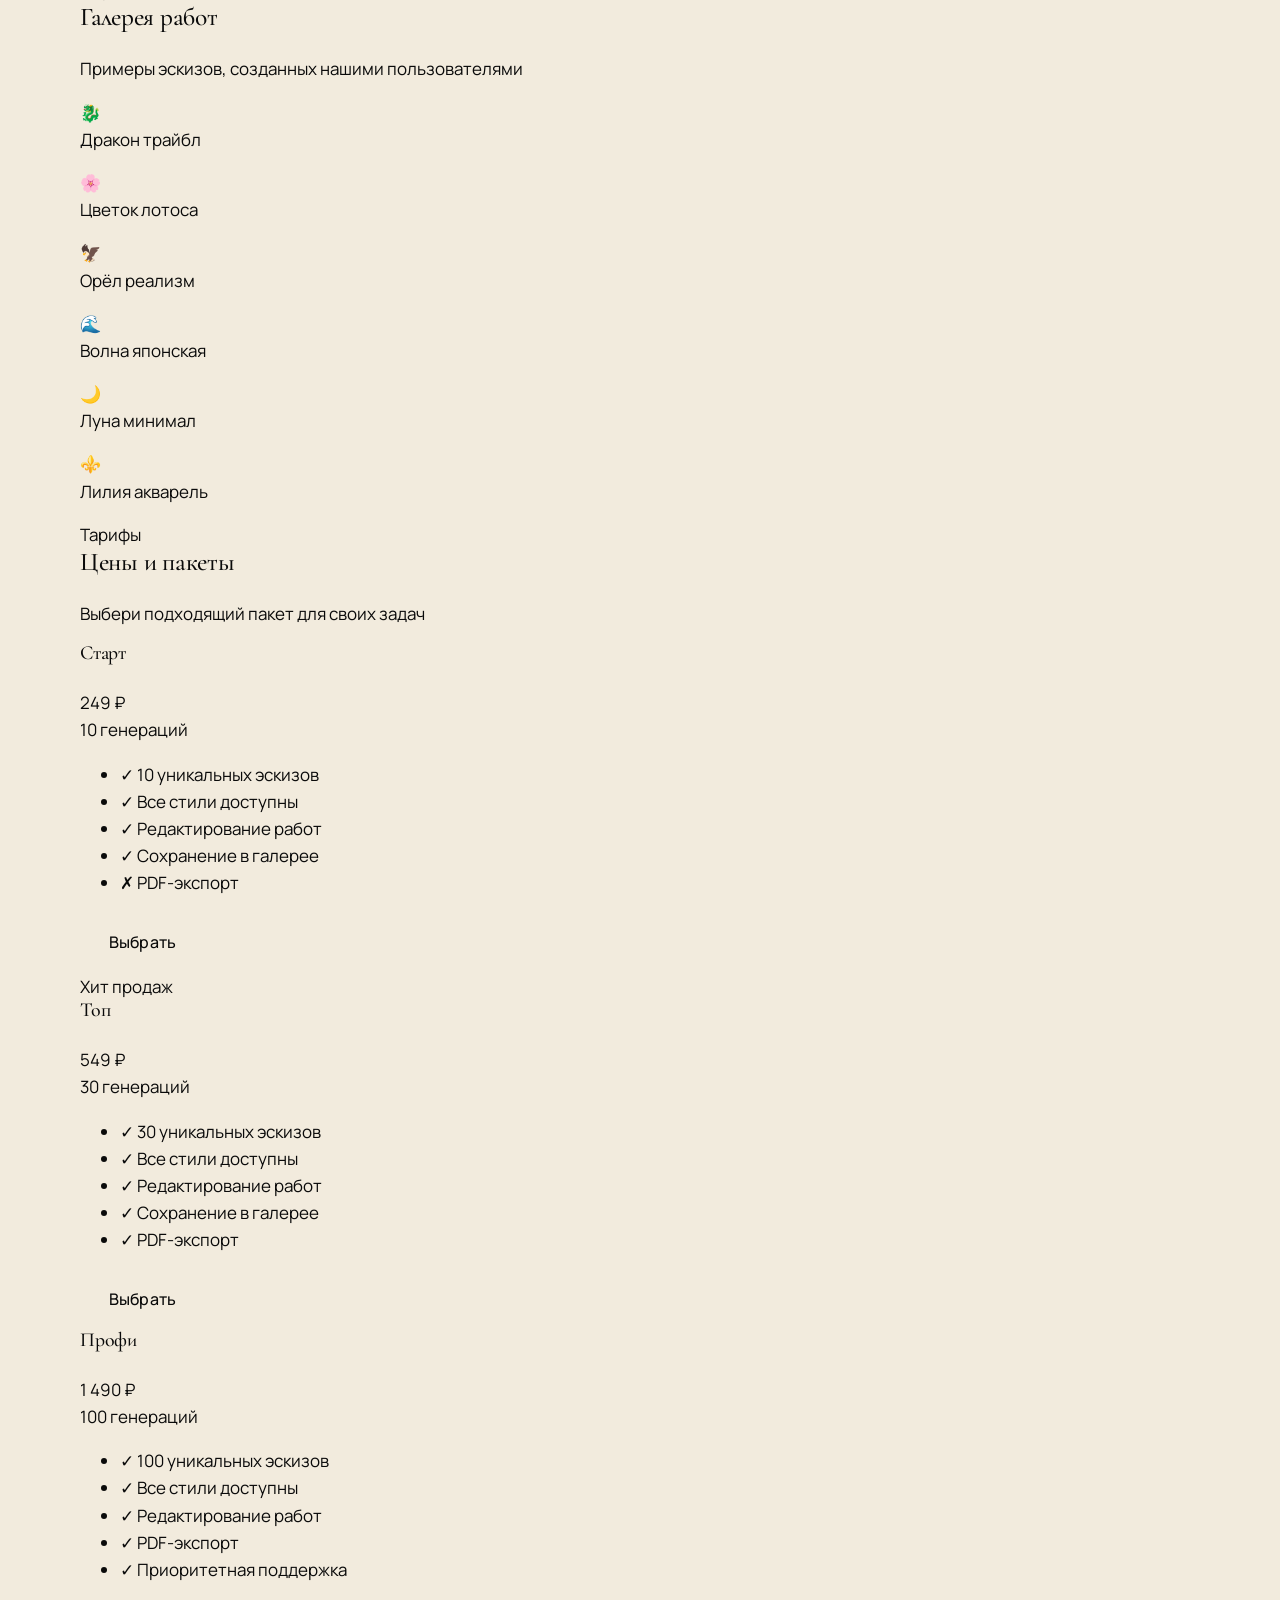
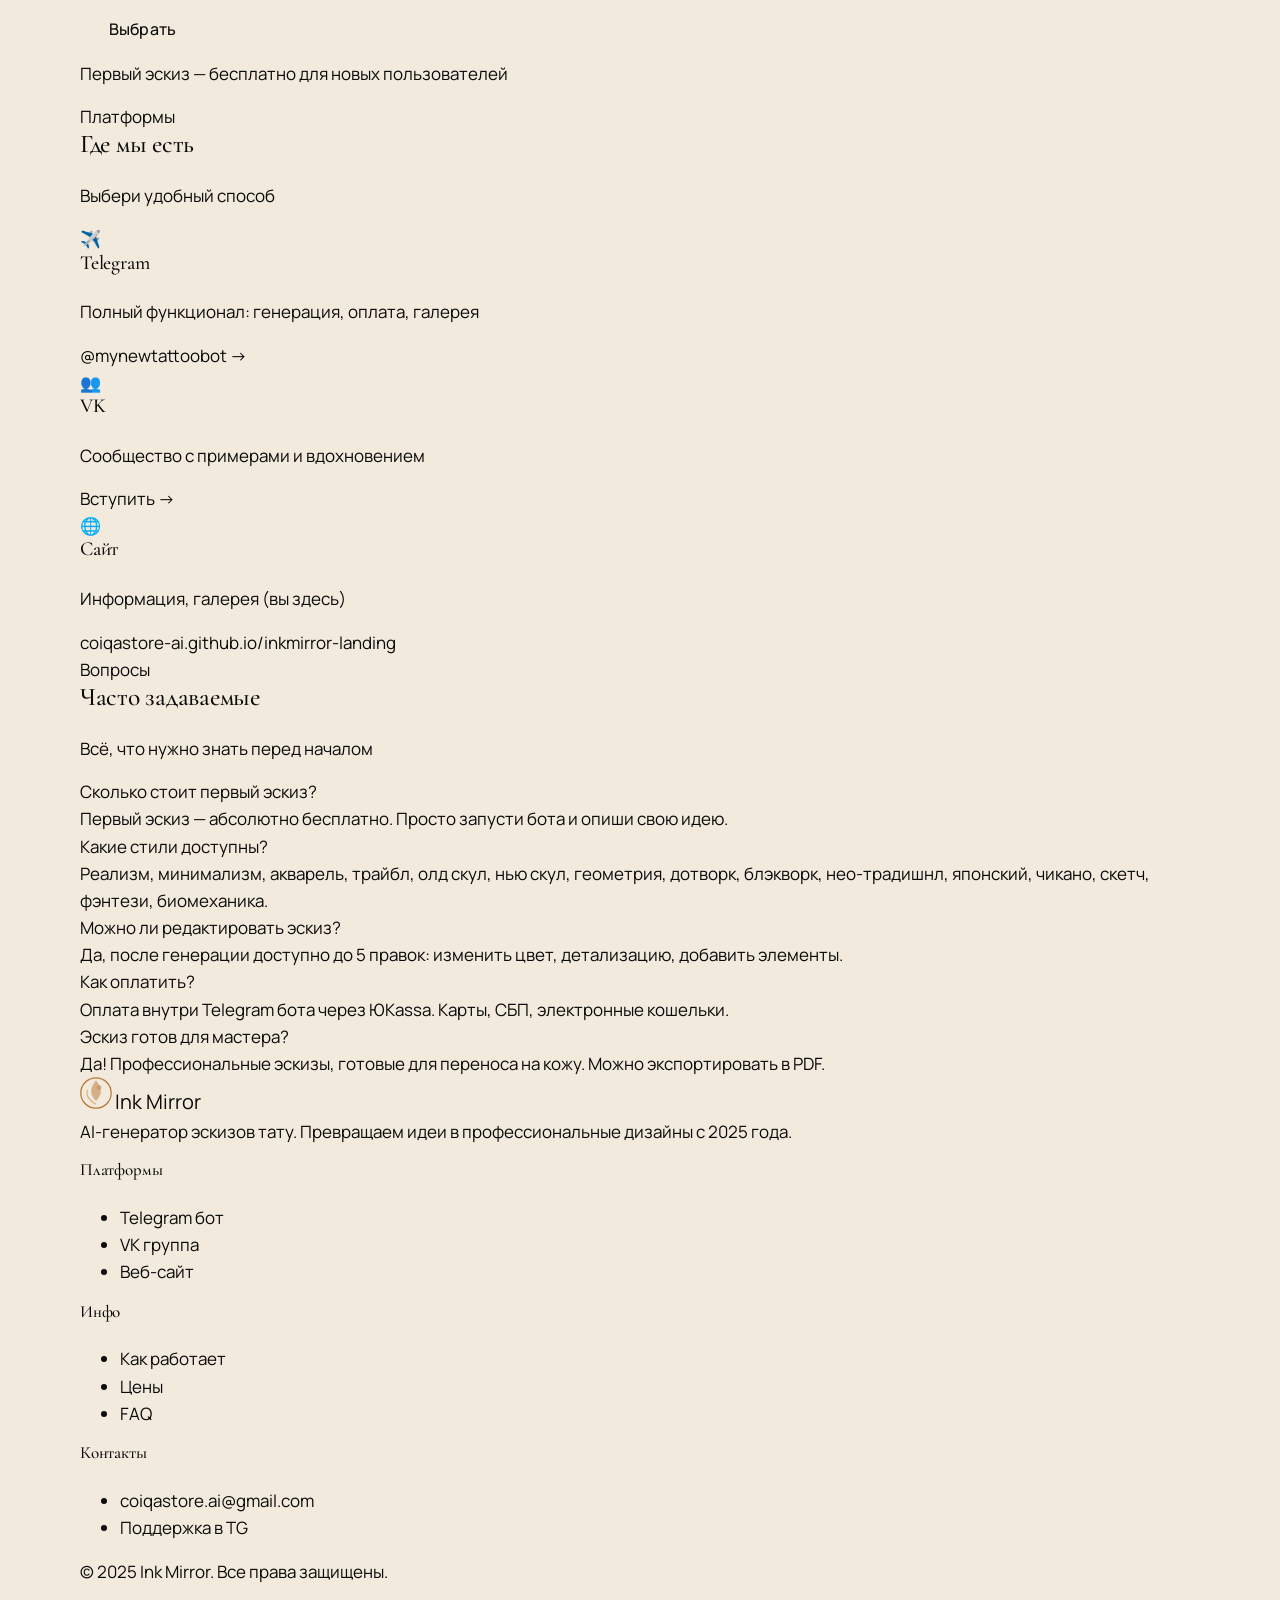
==== commit ca3c9353: "redesign: paper/ink/burgundy palette, new hero, reveal animations" ====
--- a/index.html
+++ b/index.html
@@ -1,716 +1,45 @@
 <!DOCTYPE html>
 <html lang="ru">
 <head>
-  <meta charset="UTF-8">
-  <meta name="viewport" content="width=device-width, initial-scale=1.0">
-  <title>Ink Mirror | AI генератор эскизов тату</title>
-  <meta name="description" content="Преврати свою идею в уникальный эскиз тату за 1 минуту с помощью ИИ">
-  <link rel="preconnect" href="https://fonts.googleapis.com">
-  <link rel="preconnect" href="https://fonts.gstatic.com" crossorigin>
-  <link href="https://fonts.googleapis.com/css2?family=Playfair+Display:wght@400;600;700;900&family=Inter:wght@300;400;500;600&display=swap&subset=cyrillic&display=swap" rel="stylesheet" media="print" onload="this.media='all'">
-  <link rel="icon" href="images/favicon.svg" type="image/svg+xml">
-  <meta property="og:title" content="Ink Mirror | AI генератор эскизов тату">
-  <meta property="og:description" content="Преврати свою идею в уникальный эскиз тату за 1 минуту с помощью ИИ">
-  <meta property="og:image" content="images/og-image.jpg">
-  <meta property="og:url" content="https://coiqastore-ai.github.io/inkmirror-landing/">
-  <meta property="og:type" content="website">
-  <style>
-    /* ===== CSS Variables ===== */
-    :root {
-      --bg: #0A0A0A;
-      --font-heading-fallback: Georgia, "Times New Roman", serif;
-      --font-body-fallback: -apple-system, BlinkMacSystemFont, "Segoe UI", system-ui, sans-serif;
-      --bg-card: #111111;
-      --bg-card-hover: #1a1a1a;
-      --copper: #b87333;
-      --copper-light: #d49455;
-      --copper-dark: #8a5522;
-      --accent: #b87333;
-      --text: #e8e0d8;
-      --text-muted: #8a8078;
-      --text-heading: #f5f0eb;
-      --font-heading: 'Playfair Display', var(--font-heading-fallback);
-      --font-body: 'Inter', var(--font-body-fallback);
-      --font-mono: Menlo, Monaco, Consolas, monospace;
-      --radius: 16px;
-      --radius-sm: 8px;
-      --shadow: 0 4px 24px rgba(0,0,0,.4);
-      --transition: .3s cubic-bezier(.4,0,.2,1);
-    }
-
-    /* ===== Reset & Base ===== */
-    *, *::before, *::after { box-sizing: border-box; margin: 0; padding: 0; }
-    html { scroll-behavior: smooth; }
-    body {
-      font-family: var(--font-body);
-      background: var(--bg);
-      color: var(--text);
-      line-height: 1.6;
-      overflow-x: hidden;
-      position: relative;
-    }
-
-    /* ===== Animated Gradient Background (CSS-only - lightweight) ===== */
-    body::before {
-      content: '';
-      position: fixed;
-      top: 0; left: 0;
-      width: 100%; height: 100%;
-      z-index: 0;
-      pointer-events: none;
-      background:
-        radial-gradient(ellipse at 50% 0%, rgba(184,115,51,.06) 0%, transparent 60%),
-        radial-gradient(ellipse at 30% 80%, rgba(212,148,85,.03) 0%, transparent 50%),
-        radial-gradient(ellipse at 70% 70%, rgba(138,85,34,.04) 0%, transparent 40%),
-        radial-gradient(ellipse at 50% 50%, rgba(10,10,10,0) 40%, #0A0A0A 100%);
-      animation: bg-pulse 8s ease-in-out infinite alternate;
-    }
-    @keyframes bg-pulse {
-      0% { opacity: 0.7; }
-      100% { opacity: 1; }
-    }
-
-    /* ===== Layout ===== */
-    .container { max-width: 1200px; margin: 0 auto; padding: 0 24px; position: relative; z-index: 1; }
-    .centered { text-align: center; }
-
-    /* ===== Typography ===== */
-    h1, h2, h3, h4 { font-family: var(--font-heading); color: var(--text-heading); line-height: 1.2; }
-    .accent { color: var(--copper); }
-    .highlight {
-      background: linear-gradient(135deg, var(--copper), var(--copper-light));
-      -webkit-background-clip: text;
-      -webkit-text-fill-color: transparent;
-      background-clip: text;
-    }
-    .copper-line { width: 60px; height: 2px; background: linear-gradient(90deg, var(--copper), transparent); }
-    .copper-line.centered { margin-left: auto; margin-right: auto; }
-
-    /* ===== Buttons ===== */
-    .btn {
-      display: inline-flex; align-items: center; gap: 8px;
-      padding: 12px 28px;
-      border-radius: 50px;
-      font-family: var(--font-body);
-      font-weight: 600; font-size: .95rem;
-      text-decoration: none;
-      transition: var(--transition);
-      border: none; cursor: pointer;
-    }
-    .btn-primary {
-      background: linear-gradient(135deg, var(--copper), var(--copper-light));
-      color: #fff;
-      box-shadow: 0 4px 20px rgba(184,115,51,.3);
-    }
-    .btn-primary:hover { transform: translateY(-2px); box-shadow: 0 6px 28px rgba(184,115,51,.45); }
-    .btn-copper {
-      background: transparent;
-      color: var(--copper);
-      border: 1.5px solid var(--copper);
-    }
-    .btn-copper:hover { background: rgba(184,115,51,.1); }
-    .btn-outline {
-      background: transparent;
-      color: var(--text);
-      border: 1.5px solid rgba(255,255,255,.15);
-    }
-    .btn-outline:hover { border-color: var(--copper); color: var(--copper); }
-    .btn-large { padding: 16px 36px; font-size: 1.05rem; }
-
-    /* ===== Payment Buttons (в палитре сайта) ===== */
-    .btn-vk {
-      background: linear-gradient(135deg, var(--copper), var(--copper-light));
-      color: #fff;
-      box-shadow: 0 4px 20px rgba(184,115,51,.3);
-    }
-    .btn-vk:hover { transform: translateY(-2px); box-shadow: 0 6px 28px rgba(184,115,51,.45); }
-    .btn-tg {
-      background: transparent;
-      color: var(--text);
-      border: 1.5px solid rgba(232,224,216,.2);
-    }
-    .btn-tg:hover { background: rgba(184,115,51,.08); border-color: var(--copper); color: var(--copper); transform: translateY(-2px); }
-
-    /* ===== Navbar ===== */
-    .navbar {
-      position: fixed; top: 0; left: 0; right: 0;
-      z-index: 100;
-      padding: 16px 0;
-      background: rgba(10,10,10,.85);
-      backdrop-filter: blur(20px);
-      border-bottom: 1px solid rgba(255,255,255,.05);
-    }
-    .navbar .container { display: flex; align-items: center; justify-content: space-between; }
-    .logo {
-      display: flex; align-items: center; gap: 10px;
-      text-decoration: none; color: var(--text-heading);
-      font-family: var(--font-heading); font-size: 1.4rem; font-weight: 700;
-    }
-    .nav-links { display: flex; align-items: center; gap: 32px; }
-    .nav-links a {
-      color: var(--text-muted); text-decoration: none;
-      font-size: .9rem; font-weight: 500;
-      transition: var(--transition);
-    }
-    .nav-links a:hover { color: var(--copper); }
-    .menu-toggle {
-      display: none;
-      background: none; border: none; color: var(--text); font-size: 1.5rem; cursor: pointer;
-    }
-
-    /* ===== Hero ===== */
-    .hero {
-      padding: 160px 0 100px;
-      position: relative;
-    }
-    .hero-grid { display: grid; grid-template-columns: 1fr 1fr; gap: 60px; align-items: center; }
-    .hero-badge {
-      display: inline-block;
-      padding: 8px 20px;
-      border-radius: 50px;
-      font-size: .8rem; font-weight: 600;
-      color: var(--copper);
-      border: 1px solid rgba(184,115,51,.3);
-      background: rgba(184,115,51,.08);
-      margin-bottom: 24px;
-      letter-spacing: .03em;
-    }
-    .hero-title { font-size: 3.5rem; font-weight: 800; margin-bottom: 24px; }
-    .hero-subtitle { font-size: 1.1rem; color: var(--text-muted); max-width: 480px; margin-bottom: 36px; line-height: 1.7; }
-    .hero-cta { display: flex; gap: 16px; margin-bottom: 48px; flex-wrap: wrap; }
-    .hero-stats { display: flex; gap: 40px; }
-    .hero-stat-num { font-family: var(--font-heading); font-size: 1.6rem; font-weight: 700; color: var(--copper); }
-    .hero-stat-label { font-size: .8rem; color: var(--text-muted); margin-top: 4px; }
-
-    .hero-visual { display: flex; justify-content: center; align-items: center; position: relative; }
-    .hero-ring {
-      position: absolute; width: 380px; height: 380px;
-      border-radius: 50%;
-      border: 1px solid rgba(184,115,51,.15);
-      animation: ring-pulse 4s ease-in-out infinite;
-    }
-    @keyframes ring-pulse {
-      0%,100% { transform: scale(1); opacity: .3; }
-      50% { transform: scale(1.08); opacity: .6; }
-    }
-    .hero-frame {
-      width: 300px; height: 380px;
-      border-radius: var(--radius);
-      border: 1px solid rgba(184,115,51,.2);
-      background: rgba(17,17,17,.8);
-      backdrop-filter: blur(10px);
-      display: flex; align-items: center; justify-content: center;
-      position: relative;
-    }
-    .hero-frame-inner { text-align: center; padding: 40px; }
-    .hero-icon { font-size: 3rem; margin-bottom: 20px; }
-    .hero-quote {
-      font-family: var(--font-mono);
-      font-size: .85rem;
-      color: var(--text-muted);
-      line-height: 1.8;
-    }
-
-    /* ===== Sections ===== */
-    .section { padding: 100px 0; position: relative; }
-    .section-dark { background: rgba(17,17,17,.5); }
-    .section-header { text-align: center; margin-bottom: 64px; }
-    .section-tag {
-      display: inline-block;
-      font-family: var(--font-mono);
-      font-size: .75rem;
-      color: var(--copper);
-      letter-spacing: .15em;
-      text-transform: uppercase;
-      margin-bottom: 16px;
-    }
-    .section-title { font-size: 2.5rem; font-weight: 700; margin-bottom: 16px; }
-    .section-subtitle { font-size: 1.05rem; color: var(--text-muted); max-width: 500px; margin: 0 auto; }
-
-    /* ===== Generator ===== */
-    .generator-section { padding-top: 80px; }
-    .generator-layout {
-      display: grid;
-      grid-template-columns: minmax(0, .85fr) minmax(320px, 1.15fr);
-      gap: 48px;
-      align-items: center;
-    }
-    .generator-copy { margin: 0; text-align: left; max-width: 460px; }
-    .generator-panel {
-      background: var(--bg-card);
-      border: 1px solid rgba(184,115,51,.18);
-      border-radius: var(--radius);
-      padding: 28px;
-      box-shadow: var(--shadow);
-    }
-    .generator-topline {
-      display: flex;
-      justify-content: space-between;
-      gap: 16px;
-      color: var(--text-muted);
-      font-size: .86rem;
-      margin-bottom: 18px;
-    }
-    .generator-topline strong { color: var(--copper-light); }
-    .generator-label {
-      display: block;
-      color: var(--text-heading);
-      font-size: .86rem;
-      font-weight: 600;
-      margin-bottom: 8px;
-    }
-    .generator-textarea,
-    .generator-select {
-      width: 100%;
-      border-radius: var(--radius-sm);
-      border: 1px solid rgba(255,255,255,.1);
-      background: rgba(255,255,255,.04);
-      color: var(--text);
-      font: inherit;
-      outline: none;
-      transition: var(--transition);
-    }
-    .generator-textarea { min-height: 140px; resize: vertical; padding: 14px 16px; }
-    .generator-select { height: 52px; padding: 0 14px; }
-    .generator-select option { background: #111; color: var(--text); }
-    .generator-textarea:focus,
-    .generator-select:focus { border-color: var(--copper); }
-    .generator-textarea::placeholder { color: var(--text-muted); }
-    .generator-uploads {
-      display: grid;
-      grid-template-columns: repeat(3, 1fr);
-      gap: 12px;
-      margin-top: 16px;
-    }
-    .upload-tile {
-      display: block;
-      min-height: 104px;
-      padding: 14px;
-      border-radius: var(--radius-sm);
-      border: 1px dashed rgba(255,255,255,.16);
-      background: rgba(255,255,255,.03);
-      cursor: pointer;
-      transition: var(--transition);
-    }
-    .upload-tile:hover { border-color: rgba(184,115,51,.55); }
-    .upload-tile input { display: none; }
-    .upload-title {
-      display: block;
-      color: var(--text-heading);
-      font-size: .84rem;
-      font-weight: 600;
-      margin-bottom: 6px;
-    }
-    .upload-hint {
-      display: block;
-      color: var(--text-muted);
-      font-size: .76rem;
-      line-height: 1.35;
-    }
-    .upload-tile.has-file {
-      border-color: rgba(184,115,51,.55);
-      background: rgba(184,115,51,.08);
-    }
-    .generator-controls {
-      display: grid;
-      grid-template-columns: minmax(0, 1fr) auto;
-      gap: 14px;
-      align-items: end;
-      margin-top: 16px;
-    }
-    .generator-status {
-      min-height: 24px;
-      margin-top: 16px;
-      color: var(--text-muted);
-      font-size: .9rem;
-    }
-    .generator-status.error { color: #ff9b8c; }
-    .generator-status.success { color: var(--copper-light); }
-    .generation-result {
-      margin-top: 18px;
-      overflow: hidden;
-      border-radius: var(--radius-sm);
-      border: 1px solid rgba(255,255,255,.08);
-      background: rgba(0,0,0,.2);
-    }
-    .generation-result img {
-      display: block;
-      width: 100%;
-      aspect-ratio: 1 / 1;
-      object-fit: cover;
-      background: #080808;
-    }
-    .generation-result-footer {
-      display: flex;
-      justify-content: space-between;
-      gap: 16px;
-      padding: 12px 14px;
-      font-size: .9rem;
-      color: var(--text-muted);
-    }
-    .generation-result-footer a { color: var(--copper-light); text-decoration: none; }
-    .generation-result-footer a:hover { text-decoration: underline; }
-
-    /* ===== Steps ===== */
-    .steps { display: grid; grid-template-columns: repeat(3, 1fr); gap: 32px; margin-bottom: 48px; }
-    .step-card {
-      background: var(--bg-card);
-      border: 1px solid rgba(255,255,255,.06);
-      border-radius: var(--radius);
-      padding: 40px 32px;
-      transition: var(--transition);
-      position: relative;
-    }
-    .step-card:hover { border-color: rgba(184,115,51,.2); transform: translateY(-4px); }
-    .step-num {
-      font-family: var(--font-mono);
-      font-size: .75rem;
-      color: var(--copper);
-      letter-spacing: .1em;
-      margin-bottom: 20px;
-    }
-    .step-icon { font-size: 2rem; margin-bottom: 16px; }
-    .step-title { font-size: 1.2rem; font-weight: 600; margin-bottom: 12px; }
-    .step-desc { font-size: .9rem; color: var(--text-muted); line-height: 1.6; }
-
-    /* ===== Gallery ===== */
-    .gallery-grid {
-      display: grid;
-      grid-template-columns: repeat(3, 1fr);
-      gap: 20px;
-    }
-    .gallery-item {
-      aspect-ratio: 1;
-      border-radius: var(--radius);
-      overflow: hidden;
-      border: 1px solid rgba(255,255,255,.06);
-      background: var(--bg-card);
-      transition: var(--transition);
-    }
-    .gallery-item:hover { border-color: rgba(184,115,51,.3); transform: scale(1.02); }
-    .gallery-item img {
-      width: 100%; height: 100%;
-      object-fit: cover;
-    }
-    .gallery-placeholder {
-      width: 100%; height: 100%;
-      display: flex; flex-direction: column;
-      align-items: center; justify-content: center;
-      color: var(--text-muted);
-    }
-    .gallery-placeholder span { font-size: 2.5rem; margin-bottom: 8px; }
-    .gallery-placeholder p { font-size: .85rem; }
-    .gallery-note {
-      text-align: center;
-      margin-top: 32px;
-      font-size: .9rem;
-      color: var(--text-muted);
-    }
-    .gallery-note a { color: var(--copper); text-decoration: none; }
-    .gallery-note a:hover { text-decoration: underline; }
-
-    /* ===== Pricing ===== */
-    .pricing-grid {
-      display: grid;
-      grid-template-columns: repeat(4, 1fr);
-      gap: 24px;
-      align-items: start;
-    }
-    .pricing-card {
-      background: var(--bg-card);
-      border: 1px solid rgba(255,255,255,.06);
-      border-radius: var(--radius);
-      padding: 36px 28px;
-      text-align: center;
-      transition: var(--transition);
-      position: relative;
-    }
-    .pricing-card:hover { border-color: rgba(184,115,51,.2); transform: translateY(-4px); }
-    .pricing-card.featured {
-      border-color: var(--copper);
-      box-shadow: 0 0 40px rgba(184,115,51,.15);
-    }
-    .pricing-badge {
-      position: absolute;
-      top: -12px; left: 50%; transform: translateX(-50%);
-      background: linear-gradient(135deg, var(--copper), var(--copper-light));
-      color: #fff;
-      font-size: .7rem; font-weight: 700;
-      padding: 4px 16px;
-      border-radius: 50px;
-      letter-spacing: .05em;
-      text-transform: uppercase;
-      white-space: nowrap;
-    }
-    .pricing-name { font-size: 1.3rem; font-weight: 600; margin-bottom: 12px; }
-    .pricing-price { font-size: 2.2rem; font-weight: 800; color: var(--copper); margin-bottom: 4px; }
-    .pricing-sub { font-size: .85rem; color: var(--text-muted); margin-bottom: 24px; }
-    .pricing-features { list-style: none; text-align: left; margin-bottom: 28px; }
-    .pricing-features li {
-      padding: 8px 0;
-      font-size: .85rem;
-      color: var(--text-muted);
-      border-bottom: 1px solid rgba(255,255,255,.04);
-      display: flex; align-items: center; gap: 8px;
-    }
-    .check { color: var(--copper); font-weight: 700; }
-    .cross { color: #555; }
-    .pricing-actions { display: flex; flex-direction: column; gap: 8px; }
-    .pricing-actions .btn { width: 100%; justify-content: center; }
-    .pricing-note {
-      text-align: center;
-      margin-top: 32px;
-      font-size: .9rem;
-      color: var(--text-muted);
-    }
-
-    /* ===== Platforms ===== */
-    .platform-grid { display: grid; grid-template-columns: repeat(3, 1fr); gap: 24px; }
-    .platform-card {
-      background: var(--bg-card);
-      border: 1px solid rgba(255,255,255,.06);
-      border-radius: var(--radius);
-      padding: 40px 32px;
-      text-decoration: none;
-      color: var(--text);
-      transition: var(--transition);
-      display: block;
-    }
-    .platform-card:hover { border-color: rgba(184,115,51,.2); transform: translateY(-4px); }
-    .platform-icon { font-size: 2.5rem; margin-bottom: 16px; }
-    .platform-title { font-size: 1.2rem; font-weight: 600; margin-bottom: 8px; }
-    .platform-desc { font-size: .9rem; color: var(--text-muted); margin-bottom: 16px; line-height: 1.5; }
-    .platform-cta { font-size: .85rem; color: var(--copper); font-weight: 500; }
-
-    /* ===== VK Pay Section ===== */
-    .vkpay-section {
-      background: rgba(70,128,194,.03);
-      border: 1px solid rgba(70,128,194,.15);
-      border-radius: var(--radius);
-      padding: 48px 36px;
-      margin-top: 48px;
-      text-align: center;
-    }
-    .vkpay-section h3 { font-size: 1.4rem; margin-bottom: 12px; }
-    .vkpay-section p { color: var(--text-muted); margin-bottom: 24px; max-width: 500px; margin-left: auto; margin-right: auto; }
-    .vkpay-methods { display: flex; gap: 16px; justify-content: center; flex-wrap: wrap; }
-
-    /* ===== FAQ ===== */
-    .faq-list { max-width: 720px; margin: 0 auto; }
-    .faq-item {
-      border-bottom: 1px solid rgba(255,255,255,.06);
-    }
-    .faq-q {
-      padding: 20px 0;
-      font-weight: 600;
-      font-size: 1rem;
-      cursor: pointer;
-      display: flex; justify-content: space-between; align-items: center;
-      color: var(--text-heading);
-      transition: var(--transition);
-    }
-    .faq-q:hover { color: var(--copper); }
-    .faq-q::after { content: '+'; font-size: 1.4rem; color: var(--copper); transition: var(--transition); }
-    .faq-item.open .faq-q::after { content: '-'; }
-    .faq-a {
-      max-height: 0; overflow: hidden;
-      font-size: .9rem; color: var(--text-muted);
-      line-height: 1.7;
-      transition: max-height .3s ease, padding .3s ease;
-    }
-    .faq-item.open .faq-a { max-height: 200px; padding-bottom: 20px; }
-
-    /* ===== Footer ===== */
-    .footer {
-      padding: 60px 0 30px;
-      border-top: 1px solid rgba(255,255,255,.06);
-      position: relative;
-    }
-    .footer-grid { display: grid; grid-template-columns: 2fr 1fr 1fr 1fr; gap: 40px; margin-bottom: 40px; }
-    .footer-brand p { font-size: .85rem; color: var(--text-muted); margin-top: 12px; line-height: 1.6; }
-    .footer-title { font-size: .8rem; letter-spacing: .1em; text-transform: uppercase; color: var(--text-muted); margin-bottom: 16px; font-family: var(--font-body); font-weight: 600; }
-    .footer-links { list-style: none; }
-    .footer-links li { margin-bottom: 10px; }
-    .footer-links a { color: var(--text-muted); text-decoration: none; font-size: .85rem; transition: var(--transition); }
-    .footer-links a:hover { color: var(--copper); }
-    .footer-bottom {
-      display: flex; justify-content: space-between; align-items: center;
-      padding-top: 24px;
-      border-top: 1px solid rgba(255,255,255,.06);
-      font-size: .8rem; color: var(--text-muted);
-    }
-    .footer-bottom a { color: var(--text-muted); text-decoration: none; }
-    .footer-bottom a:hover { color: var(--copper); }
-
-    /* ===== Mobile ===== */
-    @media (max-width: 768px) {
-      .hero-grid { grid-template-columns: 1fr; text-align: center; }
-      .hero-title { font-size: 2.2rem; }
-      .hero-subtitle { margin-left: auto; margin-right: auto; }
-      .hero-cta { justify-content: center; }
-      .hero-stats { justify-content: center; }
-      .hero-visual { display: none; }
-      .generator-layout { grid-template-columns: 1fr; text-align: center; }
-      .generator-copy { margin: 0 auto; text-align: center; }
-      .generator-panel { padding: 22px; text-align: left; }
-      .generator-controls { grid-template-columns: 1fr; }
-      .generator-controls .btn { justify-content: center; width: 100%; }
-      .generator-uploads { grid-template-columns: 1fr; }
-      .steps { grid-template-columns: 1fr; }
-      .gallery-grid { grid-template-columns: repeat(2, 1fr); }
-      .pricing-grid { grid-template-columns: 1fr; max-width: 360px; margin: 0 auto; }
-      .platform-grid { grid-template-columns: 1fr; }
-      .footer-grid { grid-template-columns: 1fr; }
-      .footer-bottom { flex-direction: column; gap: 12px; text-align: center; }
-      .nav-links {
-        display: none;
-        position: absolute; top: 100%; left: 0; right: 0;
-        background: rgba(10,10,10,.95);
-        flex-direction: column; padding: 20px;
-        gap: 16px;
-        border-bottom: 1px solid rgba(255,255,255,.05);
-      }
-      .nav-links.open { display: flex; }
-      .menu-toggle { display: block; }
-      .section-title { font-size: 1.8rem; }
-    }
-    @media (min-width: 769px) and (max-width: 1024px) {
-      .pricing-grid { grid-template-columns: repeat(2, 1fr); }
-      .hero-title { font-size: 2.8rem; }
-    }
-
-    /* ===== VK Pay Modal ===== */
-    .modal-overlay {
-      display: none;
-      position: fixed; inset: 0;
-      background: rgba(0,0,0,.7);
-      backdrop-filter: blur(8px);
-      z-index: 200;
-      align-items: center; justify-content: center;
-      padding: 20px;
-    }
-    .modal-overlay.open { display: flex; }
-    .modal {
-      background: #1a1a1a;
-      border: 1px solid rgba(255,255,255,.08);
-      border-radius: var(--radius);
-      padding: 40px 36px;
-      max-width: 420px;
-      width: 100%;
-      text-align: center;
-      position: relative;
-    }
-    .modal-close {
-      position: absolute; top: 12px; right: 16px;
-      background: none; border: none;
-      color: var(--text-muted); font-size: 1.5rem;
-      cursor: pointer;
-    }
-    .modal-close:hover { color: var(--text); }
-    .modal h3 { font-size: 1.4rem; margin-bottom: 8px; }
-    .modal p { color: var(--text-muted); font-size: .9rem; margin-bottom: 24px; }
-    .modal-price {
-      font-family: var(--font-heading);
-      font-size: 2.5rem;
-      font-weight: 800;
-      color: var(--copper);
-      margin-bottom: 4px;
-    }
-    .modal-label { font-size: .85rem; color: var(--text-muted); margin-bottom: 28px; }
-    .modal-methods { display: flex; flex-direction: column; gap: 12px; }
-    .modal-methods .btn { width: 100%; justify-content: center; padding: 14px 28px; font-size: 1rem; }
-
-    /* ===== Scroll Reveal Animations ===== */
-    .reveal {
-      opacity: 0;
-      transform: translateY(24px);
-      transition: opacity .6s cubic-bezier(.4,0,.2,1), transform .6s cubic-bezier(.4,0,.2,1);
-    }
-    .reveal.revealed {
-      opacity: 1;
-      transform: translateY(0);
-    }
-    .gallery-item { overflow: hidden; }
-    .gallery-item .gallery-placeholder {
-      transition: transform .5s cubic-bezier(.4,0,.2,1);
-    }
-    .gallery-item:hover .gallery-placeholder {
-      transform: scale(1.1);
-    }
-    .gallery-item img {
-      transition: transform .5s cubic-bezier(.4,0,.2,1);
-    }
-    .gallery-item:hover img {
-      transform: scale(1.08);
-    }
-
-    /* ===== Hero Entrance Animation ===== */
-    @keyframes hero-in {
-      0% { opacity: 0; transform: translateY(30px); filter: blur(4px); }
-      100% { opacity: 1; transform: translateY(0); filter: blur(0); }
-    }
-    .hero-content > * {
-      opacity: 0;
-      animation: hero-in .7s cubic-bezier(.16,1,.3,1) forwards;
-    }
-    .hero-content > :nth-child(1) { animation-delay: .1s; }
-    .hero-content > :nth-child(2) { animation-delay: .25s; }
-    .hero-content > :nth-child(3) { animation-delay: .4s; }
-    .hero-content > :nth-child(4) { animation-delay: .55s; }
-    .hero-content > :nth-child(5) { animation-delay: .7s; }
-    .hero-visual {
-      opacity: 0;
-      animation: hero-in .8s cubic-bezier(.16,1,.3,1) .4s forwards;
-    }
-
-    /* ===== Stagger ===== */
-    .reveal-stagger > * {
-      opacity: 0;
-      transform: translateY(20px);
-      transition: opacity .5s cubic-bezier(.4,0,.2,1), transform .5s cubic-bezier(.4,0,.2,1);
-    }
-    .reveal-stagger.staggered > * {
-      opacity: 1;
-      transform: translateY(0);
-    }
-    .reveal-stagger.staggered > :nth-child(1) { transition-delay: 0s; }
-    .reveal-stagger.staggered > :nth-child(2) { transition-delay: .1s; }
-    .reveal-stagger.staggered > :nth-child(3) { transition-delay: .2s; }
-    .reveal-stagger.staggered > :nth-child(4) { transition-delay: .3s; }
-    .reveal-stagger.staggered > :nth-child(5) { transition-delay: .4s; }
-    .reveal-stagger.staggered > :nth-child(6) { transition-delay: .5s; }
-
-    /* ===== Counter Animation ===== */
-    @keyframes count-in {
-      0% { opacity: 0; transform: scale(.8); }
-      100% { opacity: 1; transform: scale(1); }
-    }
-    .hero-stat {
-      opacity: 0;
-      animation: count-in .4s cubic-bezier(.4,0,.2,1) forwards;
-    }
-    .hero-stat:nth-child(1) { animation-delay: .8s; }
-    .hero-stat:nth-child(2) { animation-delay: .95s; }
-    .hero-stat:nth-child(3) { animation-delay: 1.1s; }
-
-    /* ===== Floating ring ===== */
-    @keyframes float-ring {
-      0%,100% { transform: translateY(0) scale(1); }
-      50% { transform: translateY(-12px) scale(1.02); }
-    }
-    .hero-ring {
-      animation: ring-pulse 4s ease-in-out infinite, float-ring 6s ease-in-out infinite !important;
-    }
-  </style>
+  <!-- Meta -->
+  <meta charset="UTF-8" />
+  <meta name="viewport" content="width=device-width, initial-scale=1.0" />
+  <meta name="theme-color" content="#F2EBDD" />
+  <title>Ink Mirror — AI для первого тату</title>
+  <meta name="description" content="Создай 7 эскизов первой татуировки в разных стилях. Покажешь мастеру — он сразу поймёт что колоть." />
+
+  <!-- Open Graph -->
+  <meta property="og:type" content="website" />
+  <meta property="og:url" content="https://inkmirror.ru/" />
+  <meta property="og:title" content="Ink Mirror — AI для первого тату" />
+  <meta property="og:description" content="Создай 7 эскизов первой татуировки в разных стилях. Покажешь мастеру — он сразу поймёт что колоть." />
+  <meta property="og:image" content="https://inkmirror.ru/og-image.jpg" />
+
+  <!-- Twitter -->
+  <meta name="twitter:card" content="summary_large_image" />
+  <meta name="twitter:title" content="Ink Mirror — AI для первого тату" />
+  <meta name="twitter:description" content="Создай 7 эскизов первой татуировки в разных стилях." />
+
+  <!-- Fonts -->
+  <link rel="preconnect" href="https://fonts.googleapis.com" />
+  <link rel="preconnect" href="https://fonts.gstatic.com" crossorigin />
+  <link
+    href="https://fonts.googleapis.com/css2?family=Cormorant+Garamond:wght@400;500;600;700&family=IM+Fell+English+SC&family=Manrope:wght@400;500;600;700&display=swap"
+    rel="stylesheet"
+  />
+
+  <!-- Styles -->
+  <link rel="stylesheet" href="css/styles.css" />
+
+  <!-- Favicon -->
+  <link rel="icon" href="/favicon.ico" />
 </head>
 <body>
 
-<!-- Background (CSS-only animation) -->
-
 <!-- Navbar -->
 <nav class="navbar">
   <div class="container">
-    <a href="https://coiqastore-ai.github.io/inkmirror-landing/" class="logo">
+    <a href="#" class="logo">
       <svg width="40" height="40" viewBox="0 0 40 40" fill="none">
         <circle cx="20" cy="20" r="19" stroke="#b87333" stroke-width="1.5"/>
         <path d="M20 4C14 12 10 20 20 30C30 20 26 12 20 4Z" fill="#b87333" opacity=".5"/>
@@ -722,308 +51,210 @@
     <div class="nav-links" id="nav">
       <a href="#how">Процесс</a>
       <a href="#gallery">Галерея</a>
-      <a href="#generator">Примерка</a>
       <a href="#pricing">Цены</a>
       <a href="#faq">FAQ</a>
-      <a href="#generator" class="btn btn-primary">Создать эскиз</a>
-    </div>
-    <button class="menu-toggle" onclick="document.getElementById('nav').classList.toggle('open')">&#9776;</button>
+      <a href="https://t.me/mynewtattoobot" class="btn btn-primary" target="_blank">Создать эскиз</a>
+    </div>
+    <button class="menu-toggle" onclick="document.getElementById('nav').classList.toggle('open')">☰</button>
   </div>
 </nav>
 
 <!-- Hero -->
 <section class="hero">
-  <div class="container">
-    <div class="hero-grid">
-      <div class="hero-content">
-        <div class="hero-badge">&#10022; AI-Powered Tattoo Design</div>
-        <h1 class="hero-title">
-          Преврати идею в<br>
-          <span class="highlight">уникальный эскиз</span><br>
-          за 1 минуту
-        </h1>
-        <p class="hero-subtitle">
-          AI-генератор, который создаёт профессиональные дизайны тату по вашему описанию.
-          Никаких шаблонов — только персонализированные работы.
-        </p>
-        <div class="hero-cta">
-          <a href="#generator" class="btn btn-primary btn-large">&#127912; Сделать примерку</a>
-          <a href="#how" class="btn btn-copper btn-large">Как это работает</a>
-        </div>
-        <div class="hero-stats">
-          <div class="hero-stat">
-            <div class="hero-stat-num">1000+</div>
-            <div class="hero-stat-label">эскизов создано</div>
-          </div>
-          <div class="hero-stat">
-            <div class="hero-stat-num">4.8&#9733;</div>
-            <div class="hero-stat-label">средний рейтинг</div>
-          </div>
-          <div class="hero-stat">
-            <div class="hero-stat-num">98%</div>
-            <div class="hero-stat-label">довольных клиентов</div>
-          </div>
-        </div>
-      </div>
-      <div class="hero-visual">
-        <div class="hero-ring"></div>
-        <div class="hero-frame">
-          <div class="hero-frame-inner">
-            <div class="hero-icon">&#128395;&#65039;</div>
-            <div class="hero-quote">
-              "Описание идеи &rarr;<br>AI генерация &rarr;<br>Готовый эскиз"
-            </div>
-            <div class="copper-line centered" style="margin-top:1.5rem"></div>
-            <div style="font-size:.75rem;color:var(--text-muted);font-family:var(--font-mono);margin-top:.5rem;letter-spacing:.05em">Ink Mirror</div>
-          </div>
-        </div>
-      </div>
-    </div>
-  </div>
-</section>
-
-<!-- Generator -->
-<section id="generator" class="section section-dark reveal generator-section">
-  <div class="container">
-    <div class="generator-layout">
-      <div>
-        <span class="section-tag">Генерация на сайте</span>
-        <h2 class="section-title">Примерь тату прямо здесь</h2>
-        <p class="section-subtitle generator-copy">
-          Загрузи фото места на теле и эскиз, чтобы получить реалистичную визуализацию на коже. Без фото тела сайт сделает только эскиз.
-        </p>
-      </div>
-      <div class="generator-panel">
-        <div class="generator-topline">
-          <span>Баланс: <strong id="balance-count">2</strong></span>
-          <span id="session-label">Сайт / VK</span>
-        </div>
-        <label class="generator-label" for="tattoo-prompt">Описание и пожелания</label>
-        <textarea id="tattoo-prompt" class="generator-textarea" rows="5" maxlength="700" placeholder="Например: разместить дракона на плече, сохранить тонкие линии, размер 12 см"></textarea>
-        <div class="generator-uploads">
-          <label class="upload-tile" id="body-upload-tile">
-            <span class="upload-title">Фото тела</span>
-            <span class="upload-hint" id="body-upload-hint">Куда примеряем тату</span>
-            <input id="body-photo" type="file" accept="image/*">
-          </label>
-          <label class="upload-tile" id="sketch-upload-tile">
-            <span class="upload-title">Эскиз</span>
-            <span class="upload-hint" id="sketch-upload-hint">Что переносим на кожу</span>
-            <input id="sketch-photo" type="file" accept="image/*">
-          </label>
-          <label class="upload-tile" id="reference-upload-tile">
-            <span class="upload-title">Референс</span>
-            <span class="upload-hint" id="reference-upload-hint">Опционально: стиль/пример</span>
-            <input id="reference-photo" type="file" accept="image/*">
-          </label>
-        </div>
-        <div class="generator-controls">
-          <div>
-            <label class="generator-label" for="tattoo-placement">Часть тела</label>
-            <select id="tattoo-placement" class="generator-select">
-              <option value="auto">Авто</option>
-              <option value="forearm">Предплечье</option>
-              <option value="shoulder">Плечо</option>
-              <option value="wrist">Запястье</option>
-              <option value="chest">Грудь</option>
-              <option value="back">Спина</option>
-              <option value="leg">Нога</option>
-              <option value="sleeve">Рукав</option>
-            </select>
-          </div>
-          <button id="generate-btn" class="btn btn-primary btn-large" type="button" onclick="generateTattoo()">Сделать примерку</button>
-        </div>
-        <div id="generator-status" class="generator-status" aria-live="polite"></div>
-        <div id="generation-result" class="generation-result" hidden>
-          <img id="generated-image" alt="Визуализация тату">
-          <div class="generation-result-footer">
-            <span>Готовая визуализация</span>
-            <a id="generated-image-link" href="about:blank" target="_blank" rel="noopener">Открыть</a>
-          </div>
-        </div>
-      </div>
-    </div>
+  <div class="container hero__container">
+
+    <div class="hero__eyebrow" data-reveal="1">
+      <span class="hero__eyebrow-line"></span>
+      AI&nbsp;для&nbsp;первого&nbsp;тату
+      <span class="hero__eyebrow-line"></span>
+    </div>
+
+    <h1 class="hero__title" data-reveal="2">
+      <span class="hero__title-line">Хочешь первое тату,</span>
+      <span class="hero__title-line">но&nbsp;<em>боишься</em> ошибиться?</span>
+    </h1>
+
+    <p class="hero__subtitle" data-reveal="3">
+      Опиши свою идею&nbsp;— AI создаст 7&nbsp;эскизов в&nbsp;разных стилях.<br />
+      Покажешь мастеру тот, который зацепил.<br />
+      До того, как заплатишь 15&nbsp;000&nbsp;₽ за&nbsp;работу, которая останется навсегда.
+    </p>
+
+    <div class="hero__cta" data-reveal="4">
+      <a href="https://t.me/mynewtattoobot" class="btn btn--primary" target="_blank" rel="noopener">
+        <span class="btn__icon">✦</span>
+        Создать эскиз — 2&nbsp;бесплатно
+      </a>
+      <a href="#how-it-works" class="btn btn--ghost">
+        Как это работает
+        <span class="btn__arrow">↓</span>
+      </a>
+    </div>
+
+    <ul class="hero__benefits" data-reveal="5">
+      <li><span class="hero__benefit-mark">✦</span> Без регистрации</li>
+      <li><span class="hero__benefit-mark">✦</span> 15 стилей на выбор</li>
+      <li><span class="hero__benefit-mark">✦</span> PDF для мастера</li>
+    </ul>
+
+    <!-- Декоративный SVG-орнамент в углу -->
+    <svg class="hero__ornament" viewBox="0 0 200 200" aria-hidden="true">
+      <g fill="none" stroke="currentColor" stroke-width="1.2" stroke-linecap="round">
+        <path d="M100 20 L100 180" />
+        <path d="M60 60 Q100 80 140 60" />
+        <path d="M60 140 Q100 120 140 140" />
+        <circle cx="100" cy="100" r="6" />
+        <circle cx="100" cy="100" r="18" stroke-dasharray="2 4" />
+        <path d="M40 100 L70 100" />
+        <path d="M130 100 L160 100" />
+        <path d="M100 40 L95 50 L105 50 Z" fill="currentColor" />
+        <path d="M100 160 L95 150 L105 150 Z" fill="currentColor" />
+      </g>
+    </svg>
+
   </div>
 </section>
 
 <!-- How It Works -->
-<section id="how" class="section section-dark reveal">
+<section id="how" class="section section-dark">
   <div class="container">
     <div class="section-header">
       <span class="section-tag">Процесс</span>
       <h2 class="section-title">Как это работает</h2>
       <p class="section-subtitle">Три простых шага от идеи до готового эскиза</p>
     </div>
-    <div class="steps reveal-stagger">
+    <div class="steps">
       <div class="step-card">
         <div class="step-num">01</div>
-        <div class="step-icon">&#128173;</div>
+        <div class="step-icon">💭</div>
         <h3 class="step-title">Опиши идею</h3>
         <p class="step-desc">Напиши, что хочешь видеть: "дракон в стиле трайбл на плече" или "цветок лотоса на запястье"</p>
       </div>
       <div class="step-card">
         <div class="step-num">02</div>
-        <div class="step-icon">&#127912;</div>
+        <div class="step-icon">🎨</div>
         <h3 class="step-title">Выбери стиль</h3>
         <p class="step-desc">Реализм, минимализм, акварель, трайбл, олд скул и ещё 12 стилей на выбор</p>
       </div>
       <div class="step-card">
         <div class="step-num">03</div>
-        <div class="step-icon">&#10024;</div>
+        <div class="step-icon">✨</div>
         <h3 class="step-title">Получи результат</h3>
         <p class="step-desc">ИИ создаст уникальный эскиз за минуту. Можно редактировать или сразу нести мастеру</p>
       </div>
     </div>
     <div class="centered">
-      <a href="#generator" class="btn btn-primary btn-large">&#127912; Попробовать бесплатно</a>
+      <a href="https://t.me/mynewtattoobot" class="btn btn-primary btn-large" target="_blank">🎨 Попробовать бесплатно</a>
     </div>
   </div>
 </section>
 
 <!-- Gallery -->
-<section id="gallery" class="section reveal">
+<section id="gallery" class="section">
   <div class="container">
     <div class="section-header">
       <span class="section-tag">Портфолио</span>
       <h2 class="section-title">Галерея работ</h2>
       <p class="section-subtitle">Примеры эскизов, созданных нашими пользователями</p>
     </div>
-    <div class="gallery-grid reveal-stagger">
-      <div class="gallery-item"><div class="gallery-placeholder"><span>&#128009;</span><p>Дракон трайбл</p></div></div>
-      <div class="gallery-item"><div class="gallery-placeholder"><span>&#127800;</span><p>Цветок лотоса</p></div></div>
-      <div class="gallery-item"><div class="gallery-placeholder"><span>&#129413;</span><p>Орёл реализм</p></div></div>
-      <div class="gallery-item"><div class="gallery-placeholder"><span>&#127754;</span><p>Волна японская</p></div></div>
-      <div class="gallery-item"><div class="gallery-placeholder"><span>&#127769;</span><p>Луна минимал</p></div></div>
-      <div class="gallery-item"><div class="gallery-placeholder"><span>&#9884;&#65039;</span><p>Лилия акварель</p></div></div>
-    </div>
-    <p class="gallery-note">Больше примеров в нашем <a href="https://t.me/imaigeneration" target="_blank">Telegram-канале &rarr;</a></p>
+    <div class="gallery-grid">
+      <div class="gallery-item"><div class="gallery-placeholder"><span>🐉</span><p>Дракон трайбл</p></div></div>
+      <div class="gallery-item"><div class="gallery-placeholder"><span>🌸</span><p>Цветок лотоса</p></div></div>
+      <div class="gallery-item"><div class="gallery-placeholder"><span>🦅</span><p>Орёл реализм</p></div></div>
+      <div class="gallery-item"><div class="gallery-placeholder"><span>🌊</span><p>Волна японская</p></div></div>
+      <div class="gallery-item"><div class="gallery-placeholder"><span>🌙</span><p>Луна минимал</p></div></div>
+      <div class="gallery-item"><div class="gallery-placeholder"><span>⚜️</span><p>Лилия акварель</p></div></div>
+    </div>
   </div>
 </section>
 
 <!-- Pricing -->
-<section id="pricing" class="section section-dark reveal">
+<section id="pricing" class="section section-dark">
   <div class="container">
     <div class="section-header">
       <span class="section-tag">Тарифы</span>
       <h2 class="section-title">Цены и пакеты</h2>
-      <p class="section-subtitle">Выбери удобный способ оплаты: Telegram (ЮKassa) или VK Pay</p>
-    </div>
-    <div class="pricing-grid reveal-stagger">
-      <!-- Мини -->
-      <div class="pricing-card">
-        <h3 class="pricing-name">Мини</h3>
-        <div class="pricing-price">149 &#8381;</div>
-        <div class="pricing-sub">3 генерации</div>
-        <ul class="pricing-features">
-          <li><span class="check">&#10003;</span> 3 уникальных эскиза</li>
-          <li><span class="check">&#10003;</span> Все стили доступны</li>
-          <li><span class="check">&#10003;</span> Редактирование работ</li>
-          <li><span class="cross">&#10007;</span> PDF-экспорт</li>
-        </ul>
-        <div class="pricing-actions">
-          <a href="https://t.me/mynewtattoobot" class="btn btn-tg btn-large" target="_blank">&#9992;&#65039; Telegram</a>
-          <button class="btn btn-vk" data-plan="Мини" data-price="149">&#128101; VK Pay</button>
-        </div>
-      </div>
-      <!-- Старт -->
+      <p class="section-subtitle">Выбери подходящий пакет для своих задач</p>
+    </div>
+    <div class="pricing-grid">
       <div class="pricing-card">
         <h3 class="pricing-name">Старт</h3>
-        <div class="pricing-price">299 &#8381;</div>
+        <div class="pricing-price">249 ₽</div>
         <div class="pricing-sub">10 генераций</div>
         <ul class="pricing-features">
-          <li><span class="check">&#10003;</span> 10 уникальных эскизов</li>
-          <li><span class="check">&#10003;</span> Все стили доступны</li>
-          <li><span class="check">&#10003;</span> Редактирование работ</li>
-          <li><span class="check">&#10003;</span> Сохранение в галерее</li>
-        </ul>
-        <div class="pricing-actions">
-          <a href="https://t.me/mynewtattoobot" class="btn btn-tg btn-large" target="_blank">&#9992;&#65039; Telegram</a>
-          <button class="btn btn-vk" data-plan="Старт" data-price="299">&#128101; VK Pay</button>
-        </div>
-      </div>
-      <!-- Топ -->
+          <li><span class="check">✓</span> 10 уникальных эскизов</li>
+          <li><span class="check">✓</span> Все стили доступны</li>
+          <li><span class="check">✓</span> Редактирование работ</li>
+          <li><span class="check">✓</span> Сохранение в галерее</li>
+          <li><span class="cross">✗</span> PDF-экспорт</li>
+        </ul>
+        <a href="https://t.me/mynewtattoobot" class="btn btn-outline" style="width:100%" target="_blank">Выбрать</a>
+      </div>
       <div class="pricing-card featured">
         <div class="pricing-badge">Хит продаж</div>
         <h3 class="pricing-name">Топ</h3>
-        <div class="pricing-price">1 499 &#8381;</div>
+        <div class="pricing-price">549 ₽</div>
         <div class="pricing-sub">30 генераций</div>
         <ul class="pricing-features">
-          <li><span class="check">&#10003;</span> 30 уникальных эскизов</li>
-          <li><span class="check">&#10003;</span> Все стили доступны</li>
-          <li><span class="check">&#10003;</span> Редактирование работ</li>
-          <li><span class="check">&#10003;</span> PDF-экспорт</li>
-          <li><span class="check">&#10003;</span> Сохранение в галерее</li>
-        </ul>
-        <div class="pricing-actions">
-          <a href="https://t.me/mynewtattoobot" class="btn btn-tg btn-large" target="_blank">&#9992;&#65039; Telegram</a>
-          <button class="btn btn-vk" data-plan="Топ" data-price="1499">&#128101; VK Pay</button>
-        </div>
-      </div>
-      <!-- Рукав -->
+          <li><span class="check">✓</span> 30 уникальных эскизов</li>
+          <li><span class="check">✓</span> Все стили доступны</li>
+          <li><span class="check">✓</span> Редактирование работ</li>
+          <li><span class="check">✓</span> Сохранение в галерее</li>
+          <li><span class="check">✓</span> PDF-экспорт</li>
+        </ul>
+        <a href="https://t.me/mynewtattoobot" class="btn btn-primary" style="width:100%" target="_blank">Выбрать</a>
+      </div>
       <div class="pricing-card">
-        <h3 class="pricing-name">Рукав</h3>
-        <div class="pricing-price">699 &#8381;</div>
-        <div class="pricing-sub">8 генераций</div>
+        <h3 class="pricing-name">Профи</h3>
+        <div class="pricing-price">1 490 ₽</div>
+        <div class="pricing-sub">100 генераций</div>
         <ul class="pricing-features">
-          <li><span class="check">&#10003;</span> 1 рукав в 2 ракурсах</li>
-          <li><span class="check">&#10003;</span> До 3 правок</li>
-          <li><span class="check">&#10003;</span> PDF-экспорт</li>
-          <li><span class="check">&#10003;</span> Персональный стиль</li>
-        </ul>
-        <div class="pricing-actions">
-          <a href="https://t.me/mynewtattoobot" class="btn btn-tg btn-large" target="_blank">&#9992;&#65039; Telegram</a>
-          <button class="btn btn-vk" data-plan="Рукав" data-price="699">&#128101; VK Pay</button>
-        </div>
-      </div>
-    </div>
-
-    <!-- VK Pay Info Section -->
-    <div class="vkpay-section">
-      <h3>&#128101; Как оплатить через VK Pay</h3>
-      <p>Выбери удобный способ оплаты. VK Pay принимает карты, СБП, VK Coin. После оплаты — напиши боту с квитанцией, и получишь доступ к эскизам.</p>
-      <div class="vkpay-methods">
-        <a href="https://vk.com/im?sel=-238303460" class="btn btn-vk btn-large" target="_blank">&#128101; Написать в VK</a>
-        <a href="https://t.me/mynewtattoobot" class="btn btn-tg btn-large" target="_blank">&#9992;&#65039; Telegram бот</a>
-      </div>
-    </div>
-
-    <p class="pricing-note">2 бесплатных генерации для новых пользователей</p>
+          <li><span class="check">✓</span> 100 уникальных эскизов</li>
+          <li><span class="check">✓</span> Все стили доступны</li>
+          <li><span class="check">✓</span> Редактирование работ</li>
+          <li><span class="check">✓</span> PDF-экспорт</li>
+          <li><span class="check">✓</span> Приоритетная поддержка</li>
+        </ul>
+        <a href="https://t.me/mynewtattoobot" class="btn btn-outline" style="width:100%" target="_blank">Выбрать</a>
+      </div>
+    </div>
+    <p class="pricing-note">Первый эскиз — бесплатно для новых пользователей</p>
   </div>
 </section>
 
 <!-- Platforms -->
-<section id="platforms" class="section reveal">
+<section id="platforms" class="section">
   <div class="container">
     <div class="section-header">
       <span class="section-tag">Платформы</span>
       <h2 class="section-title">Где мы есть</h2>
       <p class="section-subtitle">Выбери удобный способ</p>
     </div>
-    <div class="platform-grid reveal-stagger">
+    <div class="platform-grid">
       <a href="https://t.me/mynewtattoobot" class="platform-card" target="_blank">
-        <div class="platform-icon">&#9992;&#65039;</div>
+        <div class="platform-icon">✈️</div>
         <h3 class="platform-title">Telegram</h3>
         <p class="platform-desc">Полный функционал: генерация, оплата, галерея</p>
-        <span class="platform-cta">@mynewtattoobot &rarr;</span>
+        <span class="platform-cta">@mynewtattoobot →</span>
       </a>
       <a href="https://vk.com/club238303460" class="platform-card" target="_blank">
-        <div class="platform-icon">&#128101;</div>
+        <div class="platform-icon">👥</div>
         <h3 class="platform-title">VK</h3>
-        <p class="platform-desc">Сообщество с примерами и вдохновением. Оплата через VK Pay</p>
-        <span class="platform-cta">Вступить &rarr;</span>
+        <p class="platform-desc">Сообщество с примерами и вдохновением</p>
+        <span class="platform-cta">Вступить →</span>
       </a>
-      <a href="https://coiqastore-ai.github.io/inkmirror-landing/" class="platform-card" target="_blank">
-        <div class="platform-icon">&#127760;</div>
+      <div class="platform-card">
+        <div class="platform-icon">🌐</div>
         <h3 class="platform-title">Сайт</h3>
         <p class="platform-desc">Информация, галерея (вы здесь)</p>
         <span class="platform-cta">coiqastore-ai.github.io/inkmirror-landing</span>
-      </a>
+      </div>
     </div>
   </div>
 </section>
 
 <!-- FAQ -->
-<section id="faq" class="section section-dark reveal">
+<section id="faq" class="section section-dark">
   <div class="container">
     <div class="section-header">
       <span class="section-tag">Вопросы</span>
@@ -1033,7 +264,7 @@
     <div class="faq-list">
       <div class="faq-item open">
         <div class="faq-q">Сколько стоит первый эскиз?</div>
-        <div class="faq-a">Первые 2 эскиза — абсолютно бесплатно. Просто запусти бота и опиши свою идею.</div>
+        <div class="faq-a">Первый эскиз — абсолютно бесплатно. Просто запусти бота и опиши свою идею.</div>
       </div>
       <div class="faq-item">
         <div class="faq-q">Какие стили доступны?</div>
@@ -1044,50 +275,23 @@
         <div class="faq-a">Да, после генерации доступно до 5 правок: изменить цвет, детализацию, добавить элементы.</div>
       </div>
       <div class="faq-item">
-        <div class="faq-q">Как оплатить через VK Pay?</div>
-        <div class="faq-a">Нажми кнопку "VK Pay" на карточке тарифа, затем выбери удобный способ: оплата через бота Telegram (ЮKassa — карты, СБП, электронные кошельки) или напиши в наше сообщество VK для индивидуального заказа. VK Pay принимает карты, СБП, VK Coin.</div>
+        <div class="faq-q">Как оплатить?</div>
+        <div class="faq-a">Оплата внутри Telegram бота через ЮKassa. Карты, СБП, электронные кошельки.</div>
       </div>
       <div class="faq-item">
         <div class="faq-q">Эскиз готов для мастера?</div>
         <div class="faq-a">Да! Профессиональные эскизы, готовые для переноса на кожу. Можно экспортировать в PDF.</div>
       </div>
-      <div class="faq-item">
-        <div class="faq-q">Что такое пакет «Рукав»?</div>
-        <div class="faq-a">Специальный пакет для создания дизайна рукава: 1 рукав в 2 ракурсах + до 3 правок. Идеален для планирования большой работы.</div>
-      </div>
-    </div>
-  </div>
-</section>
-
-<!-- VK Pay Modal -->
-<div class="modal-overlay" id="vkpay-modal">
-  <div class="modal">
-    <button class="modal-close" onclick="closeVkPay()">&times;</button>
-    <h3>&#128101; Оплата через VK Pay</h3>
-    <p id="vkpay-desc">Вы выбрали тариф <strong id="vkpay-plan-name">Топ</strong></p>
-    <div class="modal-price" id="vkpay-amount">1 499 &#8381;</div>
-    <div class="modal-label">Тариф <span id="vkpay-plan-label">Топ</span></div>
-    <div class="modal-methods">
-      <a id="vkpay-vk-link" href="https://vk.com/im?sel=-238303460" class="btn btn-vk btn-large" target="_blank">
-        &#128101; Оплатить через VK Pay
-      </a>
-      <a href="https://t.me/mynewtattoobot" class="btn btn-tg btn-large" target="_blank">
-        &#9992;&#65039; Оплатить через Telegram
-      </a>
-    </div>
-    <p style="margin-top:20px;font-size:.8rem;color:var(--text-muted);">
-      VK Pay принимает карты Visa/MC, СБП, VK Coin.<br>
-      После оплаты пришли квитанцию в <a href="https://vk.com/im?sel=-238303460" target="_blank" style="color:var(--copper);">сообщения VK</a>.
-    </p>
-  </div>
-</div>
+    </div>
+  </div>
+</section>
 
 <!-- Footer -->
 <footer class="footer">
   <div class="container">
     <div class="footer-grid">
       <div class="footer-brand">
-        <a href="https://coiqastore-ai.github.io/inkmirror-landing/" class="logo">
+        <a href="#" class="logo">
           <svg width="32" height="32" viewBox="0 0 40 40" fill="none">
             <circle cx="20" cy="20" r="19" stroke="#b87333" stroke-width="1.5"/>
             <path d="M20 4C14 12 10 20 20 30C30 20 26 12 20 4Z" fill="#b87333" opacity=".5"/>
@@ -1103,7 +307,7 @@
         <ul class="footer-links">
           <li><a href="https://t.me/mynewtattoobot" target="_blank">Telegram бот</a></li>
           <li><a href="https://vk.com/club238303460" target="_blank">VK группа</a></li>
-          <li><a href="https://coiqastore-ai.github.io/inkmirror-landing/" target="_blank">Веб-сайт</a></li>
+          <li><a href="#">Веб-сайт</a></li>
         </ul>
       </div>
       <div>
@@ -1123,329 +327,53 @@
       </div>
     </div>
     <div class="footer-bottom">
-      <p>&copy; 2026 Ink Mirror. Все права защищены.</p>
+      <p>© 2025 Ink Mirror. Все права защищены.</p>
       <div>
-        <a href="https://coiqastore-ai.github.io/inkmirror-landing/#pricing" style="margin-right:1.5rem">Политика конфиденциальности</a>
-        <a href="https://coiqastore-ai.github.io/inkmirror-landing/#faq">Условия использования</a>
+        <a href="#" style="margin-right:1.5rem">Политика конфиденциальности</a>
+        <a href="#">Условия использования</a>
       </div>
     </div>
   </div>
 </footer>
 
 <script>
-/* ===== Scroll Reveal (IntersectionObserver) ===== */
-(function() {
-  'use strict';
-
-  // Reveal sections
-  var revealObserver = new IntersectionObserver(function(entries) {
-    entries.forEach(function(entry) {
+document.querySelectorAll('.faq-q').forEach(q => {
+  q.addEventListener('click', () => q.parentElement.classList.toggle('open'));
+});
+document.querySelectorAll('a[href^="#"]').forEach(a => {
+  a.addEventListener('click', function(e) {
+    const t = document.querySelector(this.getAttribute('href'));
+    if(t){e.preventDefault();t.scrollIntoView({behavior:'smooth'})}
+  });
+});
+document.querySelectorAll('.nav-links a').forEach(a => {
+  a.addEventListener('click', () => document.getElementById('nav').classList.remove('open'));
+});
+</script>
+
+<!-- Reveal animations -->
+<script>
+  // Hero — instant reveal on load
+  document.addEventListener('DOMContentLoaded', () => {
+    document.querySelectorAll('.hero [data-reveal]').forEach(el => {
+      requestAnimationFrame(() => el.classList.add('is-revealed'));
+    });
+  });
+
+  // Other sections — reveal on scroll
+  const observer = new IntersectionObserver((entries) => {
+    entries.forEach(entry => {
       if (entry.isIntersecting) {
-        entry.target.classList.add('revealed');
-        revealObserver.unobserve(entry.target);
+        entry.target.classList.add('is-revealed');
+        observer.unobserve(entry.target);
       }
     });
-  }, { threshold: 0.1, rootMargin: '0px 0px -20px 0px' });
-
-  document.querySelectorAll('.reveal').forEach(function(el) {
-    revealObserver.observe(el);
+  }, { threshold: 0.15, rootMargin: '0px 0px -80px 0px' });
+
+  document.querySelectorAll('section:not(.hero) [data-reveal]').forEach(el => {
+    observer.observe(el);
   });
-
-  // Stagger grids
-  var staggerObserver = new IntersectionObserver(function(entries) {
-    entries.forEach(function(entry) {
-      if (entry.isIntersecting) {
-        entry.target.classList.add('staggered');
-        staggerObserver.unobserve(entry.target);
-      }
-    });
-  }, { threshold: 0.15, rootMargin: '0px 0px -20px 0px' });
-
-  document.querySelectorAll('.reveal-stagger').forEach(function(el) {
-    staggerObserver.observe(el);
-  });
-
-  // Animated counters
-  function animateCounter(el) {
-    var text = el.textContent.trim();
-    var match = text.match(/^([\d.]+)(.*)$/);
-    if (!match) return;
-    var target = parseFloat(match[1]);
-    var suffix = match[2];
-    var duration = 1800;
-    var start = performance.now();
-    var isInt = Number.isInteger(target);
-
-    function tick(now) {
-      var t = Math.min((now - start) / duration, 1);
-      var eased = 1 - Math.pow(1 - t, 3);
-      var curr = eased * target;
-      el.textContent = (isInt ? Math.round(curr) : curr.toFixed(1)) + suffix;
-      if (t < 1) requestAnimationFrame(tick);
-    }
-    requestAnimationFrame(tick);
-  }
-
-  var counterObserver = new IntersectionObserver(function(entries) {
-    entries.forEach(function(entry) {
-      if (entry.isIntersecting) {
-        animateCounter(entry.target);
-        counterObserver.unobserve(entry.target);
-      }
-    });
-  }, { threshold: 0.5 });
-
-  document.querySelectorAll('.hero-stat-num').forEach(function(el) {
-    counterObserver.observe(el);
-  });
-
-})();
-
-/* ===== Ink Mirror Generator API ===== */
-var API_BASE = 'https://ink-mirror-api.coiqastore.workers.dev';
-var userId = localStorage.getItem('inkmirror_user_id');
-var uploadImages = {
-  body_image: '',
-  sketch_image: '',
-  reference_image: ''
-};
-
-if (!userId) {
-  userId = (window.crypto && crypto.randomUUID)
-    ? crypto.randomUUID()
-    : 'web_' + Date.now().toString(36) + '_' + Math.random().toString(36).slice(2);
-  localStorage.setItem('inkmirror_user_id', userId);
-}
-
-function setGeneratorStatus(message, type) {
-  var el = document.getElementById('generator-status');
-  if (!el) return;
-  el.textContent = message || '';
-  el.className = 'generator-status' + (type ? ' ' + type : '');
-}
-
-function setBalance(balance) {
-  var el = document.getElementById('balance-count');
-  if (el && typeof balance === 'number') el.textContent = balance;
-}
-
-async function registerSession() {
-  try {
-    var resp = await fetch(API_BASE + '/api/register', {
-      method: 'POST',
-      headers: { 'Content-Type': 'application/json' },
-      body: JSON.stringify({ user_id: userId })
-    });
-    var data = await resp.json();
-    if (data.user_id) {
-      userId = data.user_id;
-      localStorage.setItem('inkmirror_user_id', userId);
-    }
-    if (typeof data.balance === 'number') setBalance(data.balance);
-  } catch (e) {
-    setGeneratorStatus('Сейчас не удалось подключиться к генератору. Попробуй обновить страницу чуть позже.', 'error');
-  }
-}
-
-async function getBalance() {
-  var resp = await fetch(API_BASE + '/api/balance?user_id=' + encodeURIComponent(userId));
-  var data = await resp.json();
-  if (typeof data.balance === 'number') setBalance(data.balance);
-  return typeof data.balance === 'number' ? data.balance : 0;
-}
-
-function openPaymentRequiredModal() {
-  if (typeof openVkPay === 'function') openVkPay('Старт', 299);
-}
-
-function readImageAsDataUrl(file, maxSize) {
-  return new Promise(function(resolve, reject) {
-    if (!file) return resolve('');
-    if (!file.type || file.type.indexOf('image/') !== 0) {
-      reject(new Error('Загрузи изображение в формате JPG, PNG или WEBP.'));
-      return;
-    }
-
-    var reader = new FileReader();
-    reader.onerror = function() { reject(new Error('Не удалось прочитать файл.')); };
-    reader.onload = function() {
-      var img = new Image();
-      img.onerror = function() { reject(new Error('Не удалось открыть изображение.')); };
-      img.onload = function() {
-        var scale = Math.min(1, maxSize / Math.max(img.width, img.height));
-        var canvas = document.createElement('canvas');
-        canvas.width = Math.max(1, Math.round(img.width * scale));
-        canvas.height = Math.max(1, Math.round(img.height * scale));
-        var ctx = canvas.getContext('2d');
-        ctx.drawImage(img, 0, 0, canvas.width, canvas.height);
-        resolve(canvas.toDataURL('image/jpeg', 0.86));
-      };
-      img.src = reader.result;
-    };
-    reader.readAsDataURL(file);
-  });
-}
-
-function bindUpload(inputId, tileId, hintId, fieldName) {
-  var input = document.getElementById(inputId);
-  var tile = document.getElementById(tileId);
-  var hint = document.getElementById(hintId);
-  if (!input) return;
-  input.addEventListener('change', async function() {
-    var file = input.files && input.files[0];
-    if (!file) {
-      uploadImages[fieldName] = '';
-      if (tile) tile.classList.remove('has-file');
-      return;
-    }
-    try {
-      if (hint) hint.textContent = 'Готовим фото...';
-      uploadImages[fieldName] = await readImageAsDataUrl(file, 1024);
-      if (tile) tile.classList.add('has-file');
-      if (hint) hint.textContent = file.name;
-    } catch (e) {
-      uploadImages[fieldName] = '';
-      input.value = '';
-      if (tile) tile.classList.remove('has-file');
-      if (hint) hint.textContent = 'Попробуй другое фото';
-      alert(e.message || 'Не удалось подготовить фото.');
-    }
-  });
-}
-
-async function generateTattoo() {
-  var promptEl = document.getElementById('tattoo-prompt');
-  var placementEl = document.getElementById('tattoo-placement');
-  var button = document.getElementById('generate-btn');
-  var prompt = promptEl ? promptEl.value.trim() : '';
-  var placement = placementEl ? placementEl.value : 'auto';
-  var originalText = button ? button.innerHTML : '';
-
-  if (!prompt && !uploadImages.sketch_image) {
-    alert('Опиши идею или загрузи эскиз.');
-    return;
-  }
-
-  if (button) {
-    button.disabled = true;
-    button.innerHTML = '&#8987; Делаем примерку...';
-  }
-  setGeneratorStatus(uploadImages.body_image
-    ? 'Проверяем баланс и примеряем тату на фото. Реалистичная визуализация может занять пару минут.'
-    : 'Проверяем баланс и создаём эскиз. Это может занять пару минут.');
-
-  try {
-    var balance = await getBalance();
-    if (balance <= 0) {
-      setGeneratorStatus('Бесплатные генерации закончились. Выбери пакет, и баланс обновится после оплаты.', 'error');
-      openPaymentRequiredModal();
-      return;
-    }
-
-    var resp = await fetch(API_BASE + '/api/generate', {
-      method: 'POST',
-      headers: { 'Content-Type': 'application/json' },
-      body: JSON.stringify({
-        user_id: userId,
-        prompt: prompt,
-        placement: placement,
-        style: placement,
-        body_image: uploadImages.body_image,
-        sketch_image: uploadImages.sketch_image,
-        reference_image: uploadImages.reference_image
-      })
-    });
-    var data = await resp.json();
-
-    if (data.payment_required) {
-      setGeneratorStatus('Нужна оплата, чтобы продолжить генерацию.', 'error');
-      openPaymentRequiredModal();
-      return;
-    }
-
-    if (!resp.ok || !data.image_url) {
-      throw new Error(data.error || 'Ошибка генерации');
-    }
-
-    showResult(data.image_url, data.balance_remaining, Boolean(uploadImages.body_image));
-  } catch (e) {
-    setGeneratorStatus('Не получилось создать результат: ' + (e.message || 'попробуй ещё раз чуть позже'), 'error');
-  } finally {
-    if (button) {
-      button.disabled = false;
-      button.innerHTML = originalText;
-    }
-  }
-}
-
-function showResult(imageUrl, balanceRemaining, isPreview) {
-  var wrap = document.getElementById('generation-result');
-  var img = document.getElementById('generated-image');
-  var link = document.getElementById('generated-image-link');
-  if (img) img.src = imageUrl;
-  if (link) link.href = imageUrl;
-  if (wrap) wrap.hidden = false;
-  if (typeof balanceRemaining === 'number') setBalance(balanceRemaining);
-  setGeneratorStatus(isPreview ? 'Готово. Примерка на фото создана.' : 'Готово. Эскиз создан.', 'success');
-}
-
-bindUpload('body-photo', 'body-upload-tile', 'body-upload-hint', 'body_image');
-bindUpload('sketch-photo', 'sketch-upload-tile', 'sketch-upload-hint', 'sketch_image');
-bindUpload('reference-photo', 'reference-upload-tile', 'reference-upload-hint', 'reference_image');
-registerSession();
-
-/* ===== VK Pay buttons (delegated) ===== */
-document.addEventListener('click', function(e) {
-  var btn = e.target.closest('.btn-vk[data-plan]');
-  if (btn) openVkPay(btn.getAttribute('data-plan'), parseInt(btn.getAttribute('data-price')));
-});
-
-/* ===== FAQ Toggle ===== */
-document.querySelectorAll('.faq-q').forEach(function(q) {
-  q.addEventListener('click', function() { q.parentElement.classList.toggle('open'); });
-});
-
-/* ===== Smooth scroll ===== */
-document.querySelectorAll('a[href^="#"]').forEach(function(a) {
-  a.addEventListener('click', function(e) {
-    var t = document.querySelector(this.getAttribute('href'));
-    if(t){ e.preventDefault(); t.scrollIntoView({behavior:'smooth'}); }
-  });
-});
-
-/* ===== Mobile nav close on link click ===== */
-document.querySelectorAll('.nav-links a').forEach(function(a) {
-  a.addEventListener('click', function() { document.getElementById('nav').classList.remove('open'); });
-});
-
-/* ===== VK Pay Modal ===== */
-function openVkPay(planName, amount) {
-  var modal = document.getElementById('vkpay-modal');
-  document.getElementById('vkpay-plan-name').textContent = planName;
-  document.getElementById('vkpay-plan-label').textContent = planName;
-  document.getElementById('vkpay-amount').innerHTML = amount.toLocaleString('ru-RU') + ' &#8381;';
-
-  var vkLink = document.getElementById('vkpay-vk-link');
-  var message = encodeURIComponent('Хочу купить тату эскиз! Пакет: ' + planName + ' (' + amount + ' руб)');
-  vkLink.href = 'https://vk.com/im?sel=-238303460&message=' + message;
-
-  modal.classList.add('open');
-  return false;
-}
-
-function closeVkPay() {
-  document.getElementById('vkpay-modal').classList.remove('open');
-}
-
-/* ===== Close modal on overlay click ===== */
-document.getElementById('vkpay-modal').addEventListener('click', function(e) {
-  if (e.target === this) closeVkPay();
-});
-
-/* ===== Close modal on Escape ===== */
-document.addEventListener('keydown', function(e) {
-  if (e.key === 'Escape') closeVkPay();
-});</script>
+</script>
 
 </body>
 </html>
--- a/css/styles.css
+++ b/css/styles.css
@@ -0,0 +1,343 @@
+/* ==========================================================
+   INK MIRROR — Design tokens
+   ========================================================== */
+
+:root {
+  /* Colors */
+  --paper:          #F2EBDD;
+  --paper-shadow:   #E8DFC9;
+  --ink:            #0A0A0A;
+  --ink-soft:       #2A2622;
+  --ink-faded:      rgba(10, 10, 10, 0.4);
+  --ink-hairline:   rgba(10, 10, 10, 0.12);
+  --burgundy:       #8B1A1A;
+  --burgundy-dark:  #6B1414;
+
+  /* Typography */
+  --font-display:   'Cormorant Garamond', 'Times New Roman', serif;
+  --font-body:      'Manrope', -apple-system, BlinkMacSystemFont, sans-serif;
+  --font-accent:    'IM Fell English SC', 'Cormorant Garamond', serif;
+
+  /* Spacing scale */
+  --space-xs:  0.5rem;
+  --space-sm:  1rem;
+  --space-md:  1.5rem;
+  --space-lg:  2.5rem;
+  --space-xl:  4rem;
+  --space-2xl: 6rem;
+
+  /* Layout */
+  --container:      1200px;
+  --container-narrow: 880px;
+  --radius-sm:      4px;
+  --radius-md:      8px;
+}
+
+/* ==========================================================
+   Reset & base
+   ========================================================== */
+
+*, *::before, *::after { box-sizing: border-box; }
+
+html {
+  scroll-behavior: smooth;
+  -webkit-text-size-adjust: 100%;
+}
+
+body {
+  margin: 0;
+  font-family: var(--font-body);
+  font-size: 17px;
+  line-height: 1.6;
+  color: var(--ink);
+  background: var(--paper);
+  position: relative;
+  overflow-x: hidden;
+  -webkit-font-smoothing: antialiased;
+  -moz-osx-font-smoothing: grayscale;
+}
+
+/* Paper grain texture overlay — fixed across viewport */
+body::before {
+  content: "";
+  position: fixed;
+  inset: 0;
+  pointer-events: none;
+  z-index: 1;
+  opacity: 0.35;
+  background-image: url("data:image/svg+xml;utf8,<svg viewBox='0 0 200 200' xmlns='http://www.w3.org/2000/svg'><filter id='n'><feTurbulence type='fractalNoise' baseFrequency='0.85' numOctaves='2' stitchTiles='stitch'/><feColorMatrix values='0 0 0 0 0.04   0 0 0 0 0.04   0 0 0 0 0.04   0 0 0 0.25 0'/></filter><rect width='100%' height='100%' filter='url(%23n)'/></svg>");
+  background-size: 220px 220px;
+  mix-blend-mode: multiply;
+}
+
+/* Headings — display font */
+h1, h2, h3, h4 {
+  font-family: var(--font-display);
+  font-weight: 500;
+  line-height: 1.1;
+  letter-spacing: -0.01em;
+  color: var(--ink);
+  margin: 0 0 var(--space-md);
+}
+
+p { margin: 0 0 var(--space-sm); }
+
+a {
+  color: var(--ink);
+  text-decoration: none;
+  transition: opacity 0.2s ease;
+}
+a:hover { opacity: 0.7; }
+
+/* Container */
+.container {
+  width: 100%;
+  max-width: var(--container);
+  margin: 0 auto;
+  padding: 0 var(--space-lg);
+  position: relative;
+  z-index: 2;
+}
+
+@media (max-width: 640px) {
+  .container { padding: 0 var(--space-md); }
+}
+
+/* Reduced motion respect */
+@media (prefers-reduced-motion: reduce) {
+  *, *::before, *::after {
+    animation-duration: 0.01ms !important;
+    animation-iteration-count: 1 !important;
+    transition-duration: 0.01ms !important;
+  }
+}
+
+/* ==========================================================
+   HERO
+   ========================================================== */
+
+.hero {
+  position: relative;
+  padding: var(--space-2xl) 0 var(--space-xl);
+  min-height: 92vh;
+  display: flex;
+  align-items: center;
+  overflow: hidden;
+}
+
+.hero__container {
+  display: flex;
+  flex-direction: column;
+  align-items: center;
+  text-align: center;
+  max-width: var(--container-narrow);
+}
+
+/* Eyebrow */
+.hero__eyebrow {
+  font-family: var(--font-accent);
+  font-size: 0.85rem;
+  letter-spacing: 0.18em;
+  color: var(--ink-soft);
+  display: flex;
+  align-items: center;
+  gap: var(--space-sm);
+  margin-bottom: var(--space-xl);
+  text-transform: uppercase;
+}
+
+.hero__eyebrow-line {
+  display: block;
+  width: 48px;
+  height: 1px;
+  background: var(--ink-faded);
+}
+
+/* Title */
+.hero__title {
+  font-size: clamp(2.5rem, 6.5vw, 5rem);
+  font-weight: 500;
+  margin-bottom: var(--space-lg);
+}
+
+.hero__title-line {
+  display: block;
+  overflow: hidden;
+}
+
+.hero__title em {
+  font-style: italic;
+  color: var(--burgundy);
+  font-weight: 600;
+}
+
+/* Subtitle */
+.hero__subtitle {
+  font-family: var(--font-body);
+  font-size: clamp(1rem, 1.4vw, 1.15rem);
+  line-height: 1.65;
+  color: var(--ink-soft);
+  max-width: 620px;
+  margin: 0 auto var(--space-xl);
+}
+
+/* CTAs */
+.hero__cta {
+  display: flex;
+  flex-wrap: wrap;
+  gap: var(--space-md);
+  justify-content: center;
+  margin-bottom: var(--space-xl);
+}
+
+.btn {
+  display: inline-flex;
+  align-items: center;
+  gap: 0.6em;
+  padding: 1rem 1.75rem;
+  font-family: var(--font-body);
+  font-size: 1rem;
+  font-weight: 500;
+  letter-spacing: 0.01em;
+  border: 1px solid transparent;
+  cursor: pointer;
+  transition: all 0.3s cubic-bezier(0.2, 0.6, 0.2, 1);
+  white-space: nowrap;
+}
+
+.btn--primary {
+  background: var(--ink);
+  color: var(--paper);
+  border-color: var(--ink);
+}
+
+.btn--primary:hover {
+  background: var(--burgundy);
+  border-color: var(--burgundy);
+  transform: translateY(-2px);
+  opacity: 1;
+}
+
+.btn--ghost {
+  background: transparent;
+  color: var(--ink);
+  border-color: var(--ink-faded);
+}
+
+.btn--ghost:hover {
+  border-color: var(--ink);
+  opacity: 1;
+}
+
+.btn__icon { font-size: 1.1em; }
+.btn__arrow {
+  transition: transform 0.3s ease;
+  display: inline-block;
+}
+.btn--ghost:hover .btn__arrow { transform: translateY(3px); }
+
+/* Benefits */
+.hero__benefits {
+  list-style: none;
+  padding: 0;
+  margin: 0;
+  display: flex;
+  flex-wrap: wrap;
+  gap: var(--space-lg);
+  justify-content: center;
+  font-family: var(--font-accent);
+  font-size: 0.85rem;
+  letter-spacing: 0.1em;
+  color: var(--ink-soft);
+  text-transform: uppercase;
+}
+
+.hero__benefits li {
+  display: flex;
+  align-items: center;
+  gap: 0.5em;
+}
+
+.hero__benefit-mark { color: var(--burgundy); }
+
+/* Decorative ornament */
+.hero__ornament {
+  position: absolute;
+  width: 140px;
+  height: 140px;
+  top: 5%;
+  right: 6%;
+  color: var(--ink);
+  opacity: 0.18;
+  pointer-events: none;
+}
+
+.hero__ornament path,
+.hero__ornament circle {
+  stroke-dasharray: 600;
+  stroke-dashoffset: 600;
+  animation: ornament-draw 2.2s cubic-bezier(0.4, 0, 0.2, 1) 0.8s forwards;
+}
+
+@keyframes ornament-draw {
+  to { stroke-dashoffset: 0; }
+}
+
+@media (max-width: 768px) {
+  .hero__ornament {
+    width: 90px;
+    height: 90px;
+    top: 2%;
+    right: 4%;
+  }
+  .hero__benefits {
+    flex-direction: column;
+    gap: var(--space-sm);
+  }
+}
+
+/* ==========================================================
+   Reveal animations (staggered fade-up)
+   ========================================================== */
+
+[data-reveal] {
+  opacity: 0;
+  transform: translateY(24px);
+  transition: opacity 0.9s cubic-bezier(0.2, 0.6, 0.2, 1),
+              transform 0.9s cubic-bezier(0.2, 0.6, 0.2, 1);
+}
+
+[data-reveal].is-revealed {
+  opacity: 1;
+  transform: translateY(0);
+}
+[data-reveal="1"] { transition-delay: 0.1s; }
+[data-reveal="2"] { transition-delay: 0.3s; }
+[data-reveal="3"] { transition-delay: 0.55s; }
+[data-reveal="4"] { transition-delay: 0.75s; }
+[data-reveal="5"] { transition-delay: 0.95s; }
+
+/* H1 — ink-bleed reveal effect */
+.hero__title-line {
+  position: relative;
+  display: inline-block;
+  overflow: hidden;
+}
+
+.hero__title-line::after {
+  content: "";
+  position: absolute;
+  inset: 0;
+  background: var(--paper);
+  transform-origin: right center;
+  animation: ink-bleed 1.1s cubic-bezier(0.76, 0, 0.24, 1) 0.5s forwards;
+}
+
+.hero__title-line:nth-child(2)::after {
+  animation-delay: 0.75s;
+}
+
+@keyframes ink-bleed {
+  0%   { transform: scaleX(1); }
+  100% { transform: scaleX(0); }
+}
